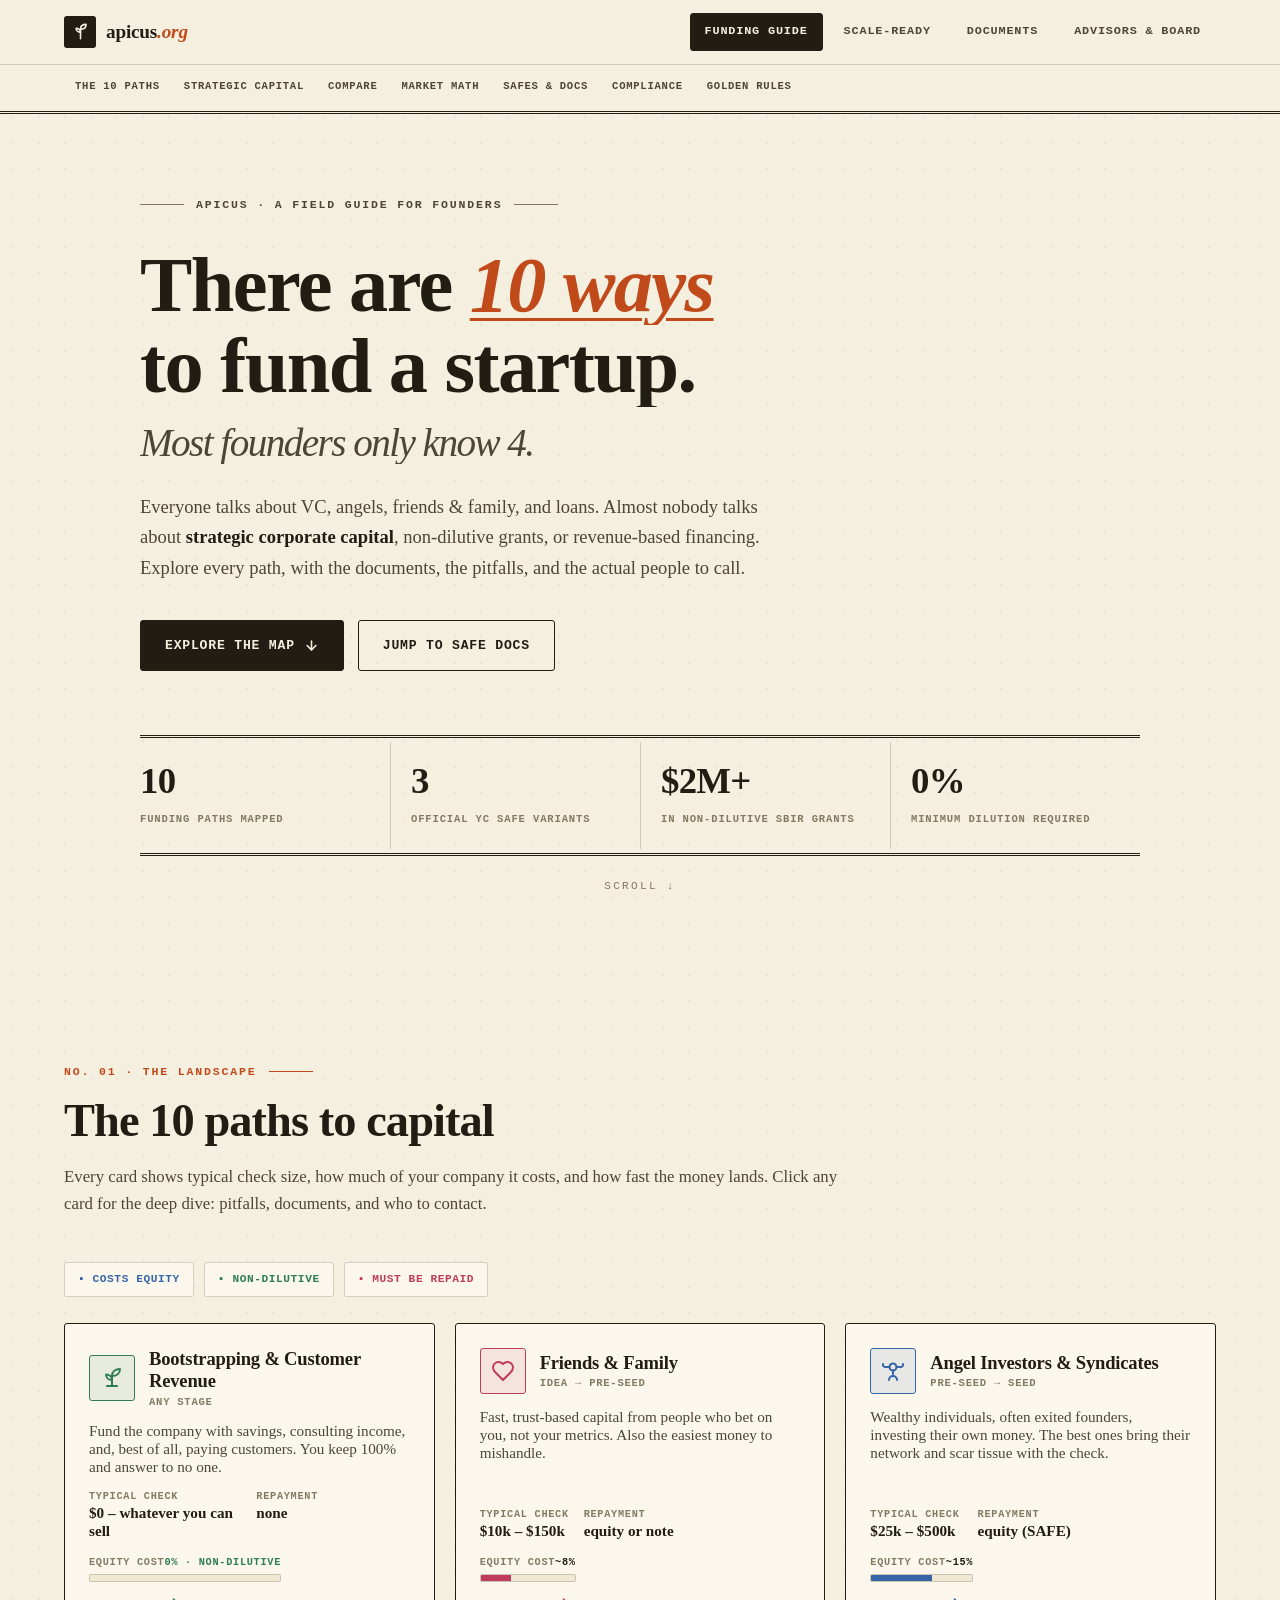
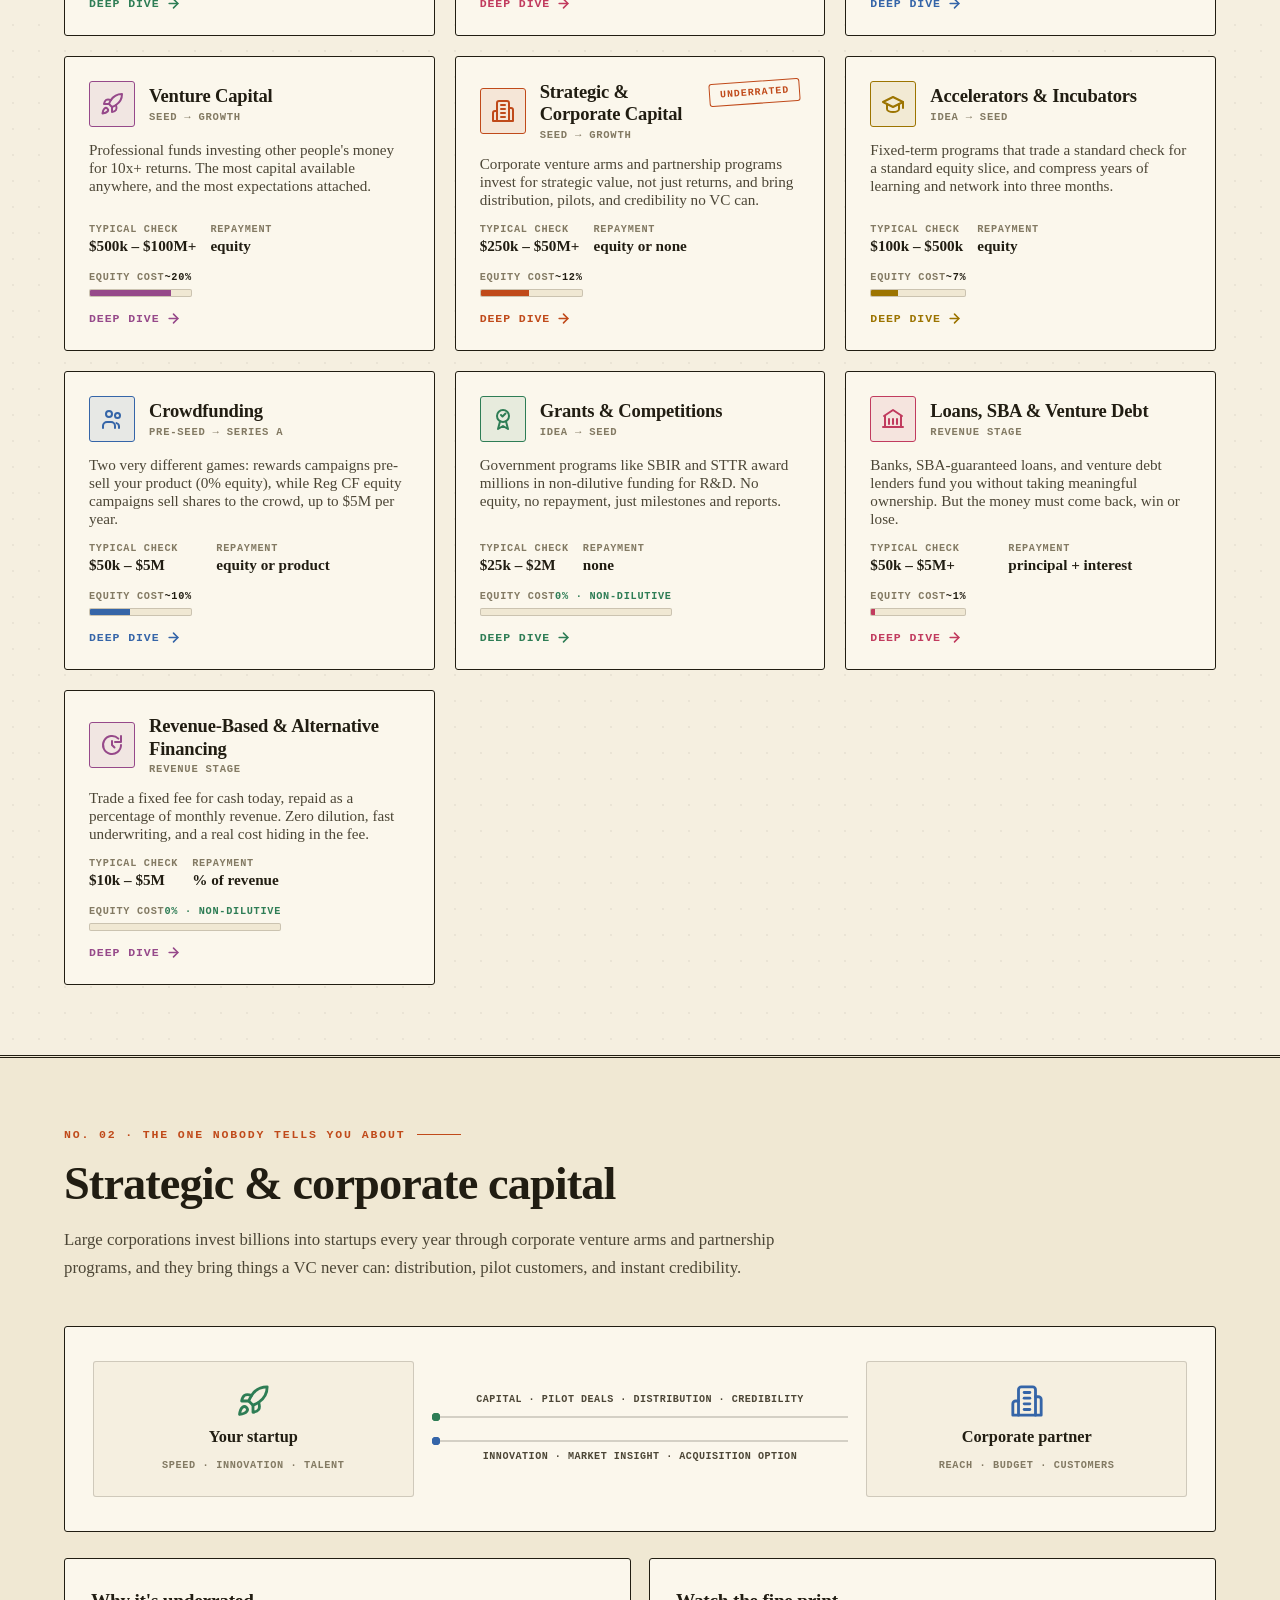
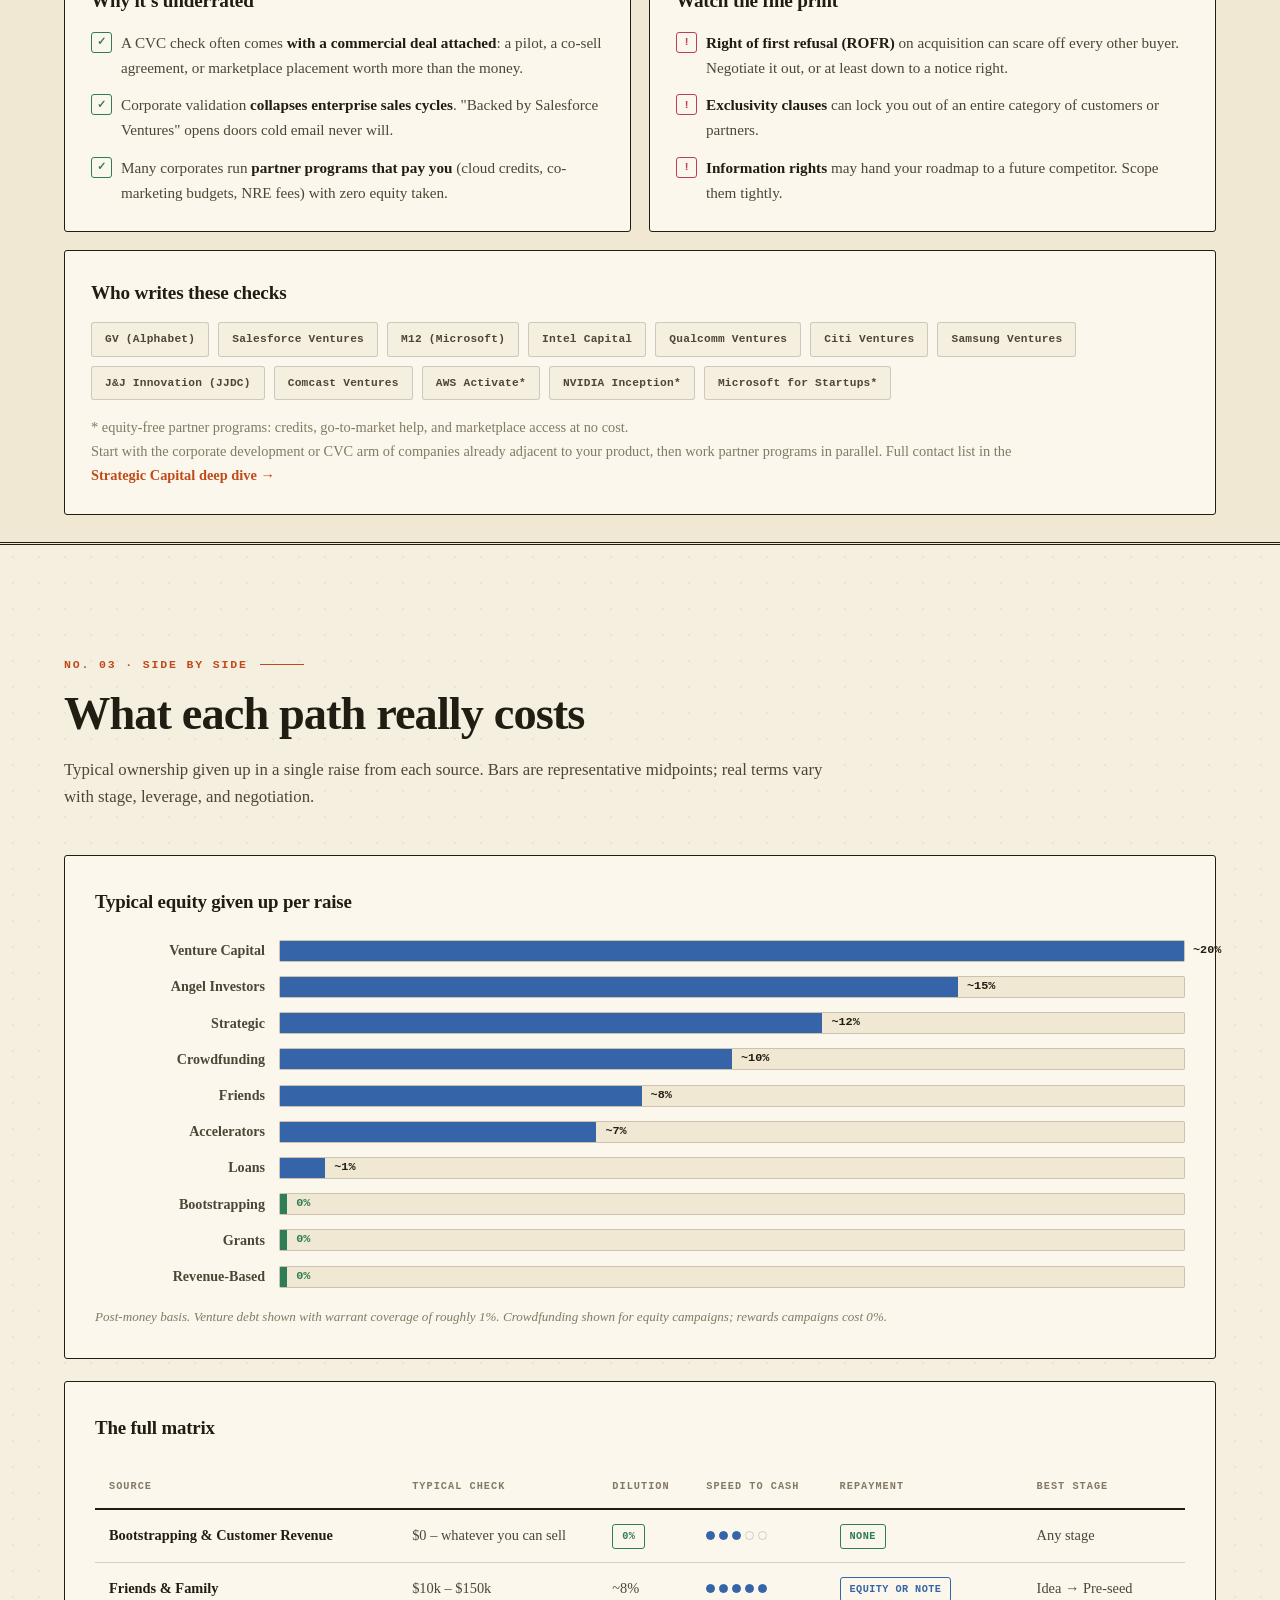
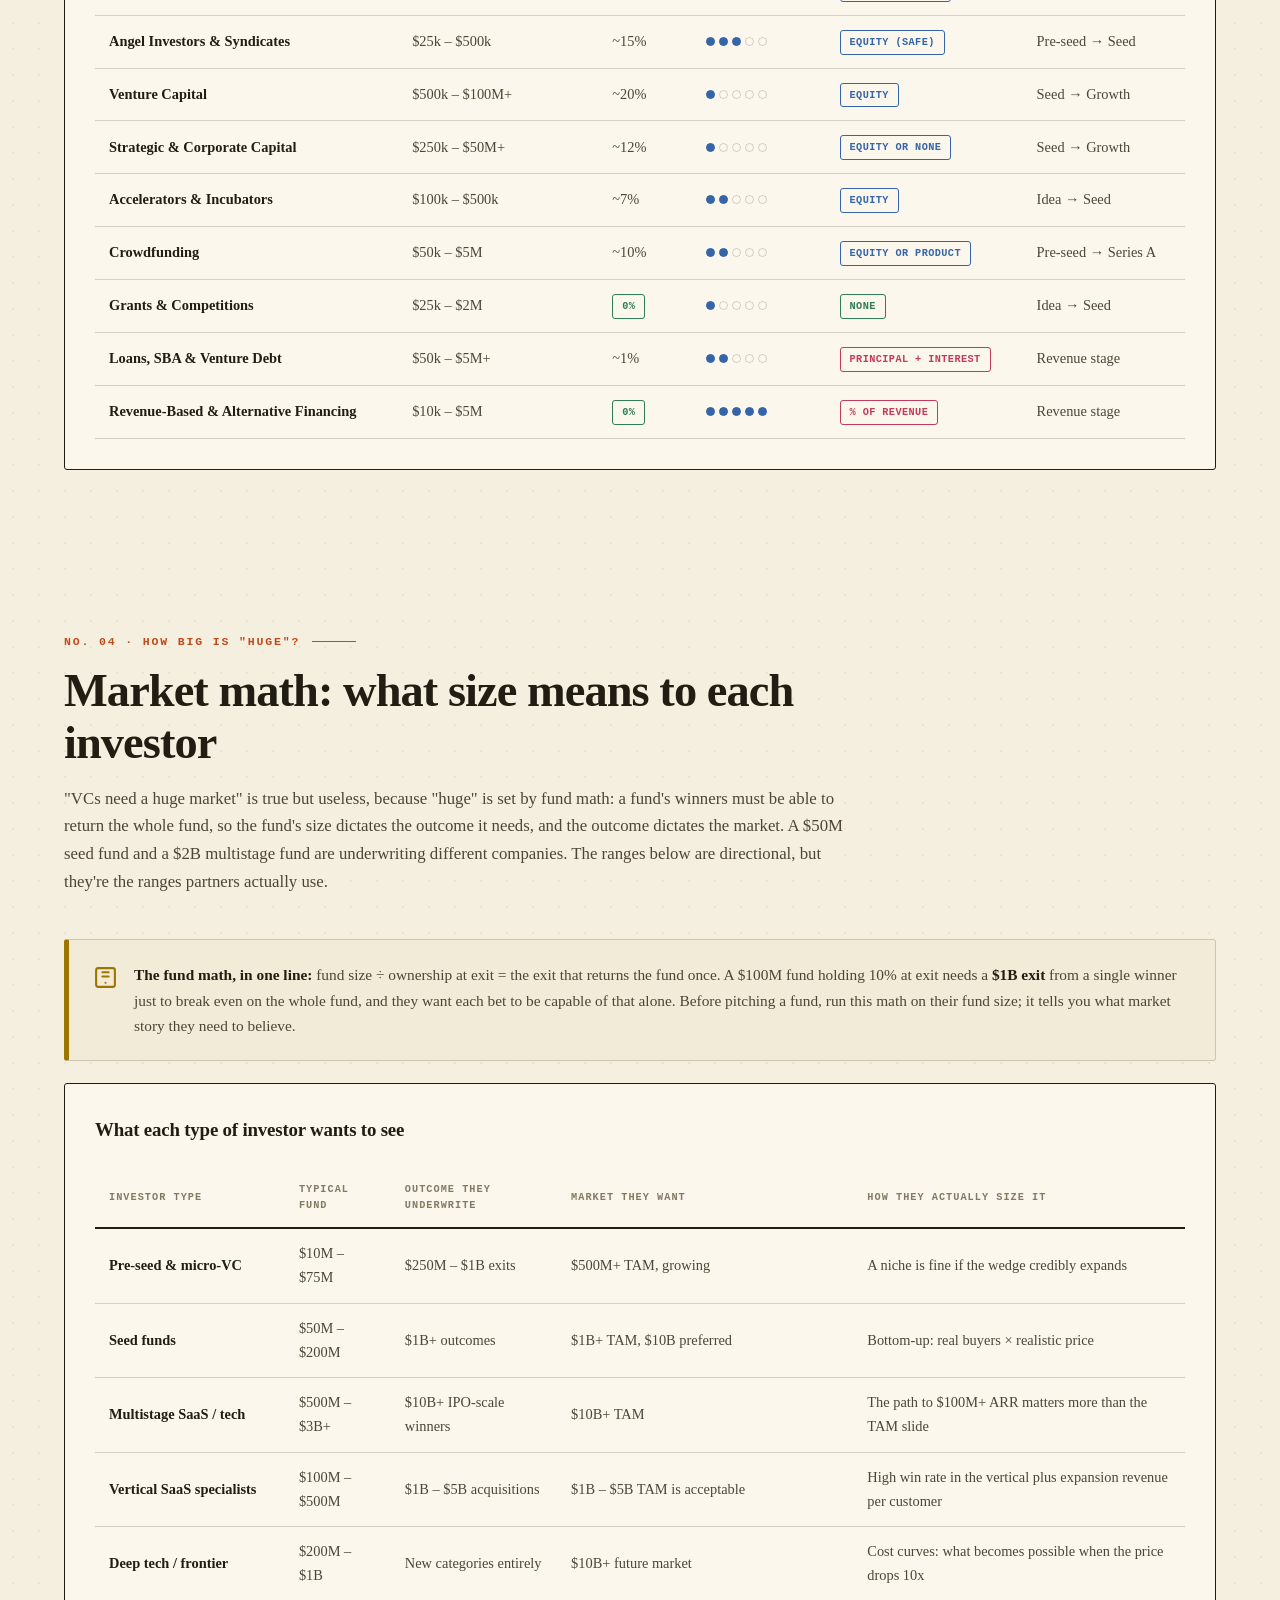
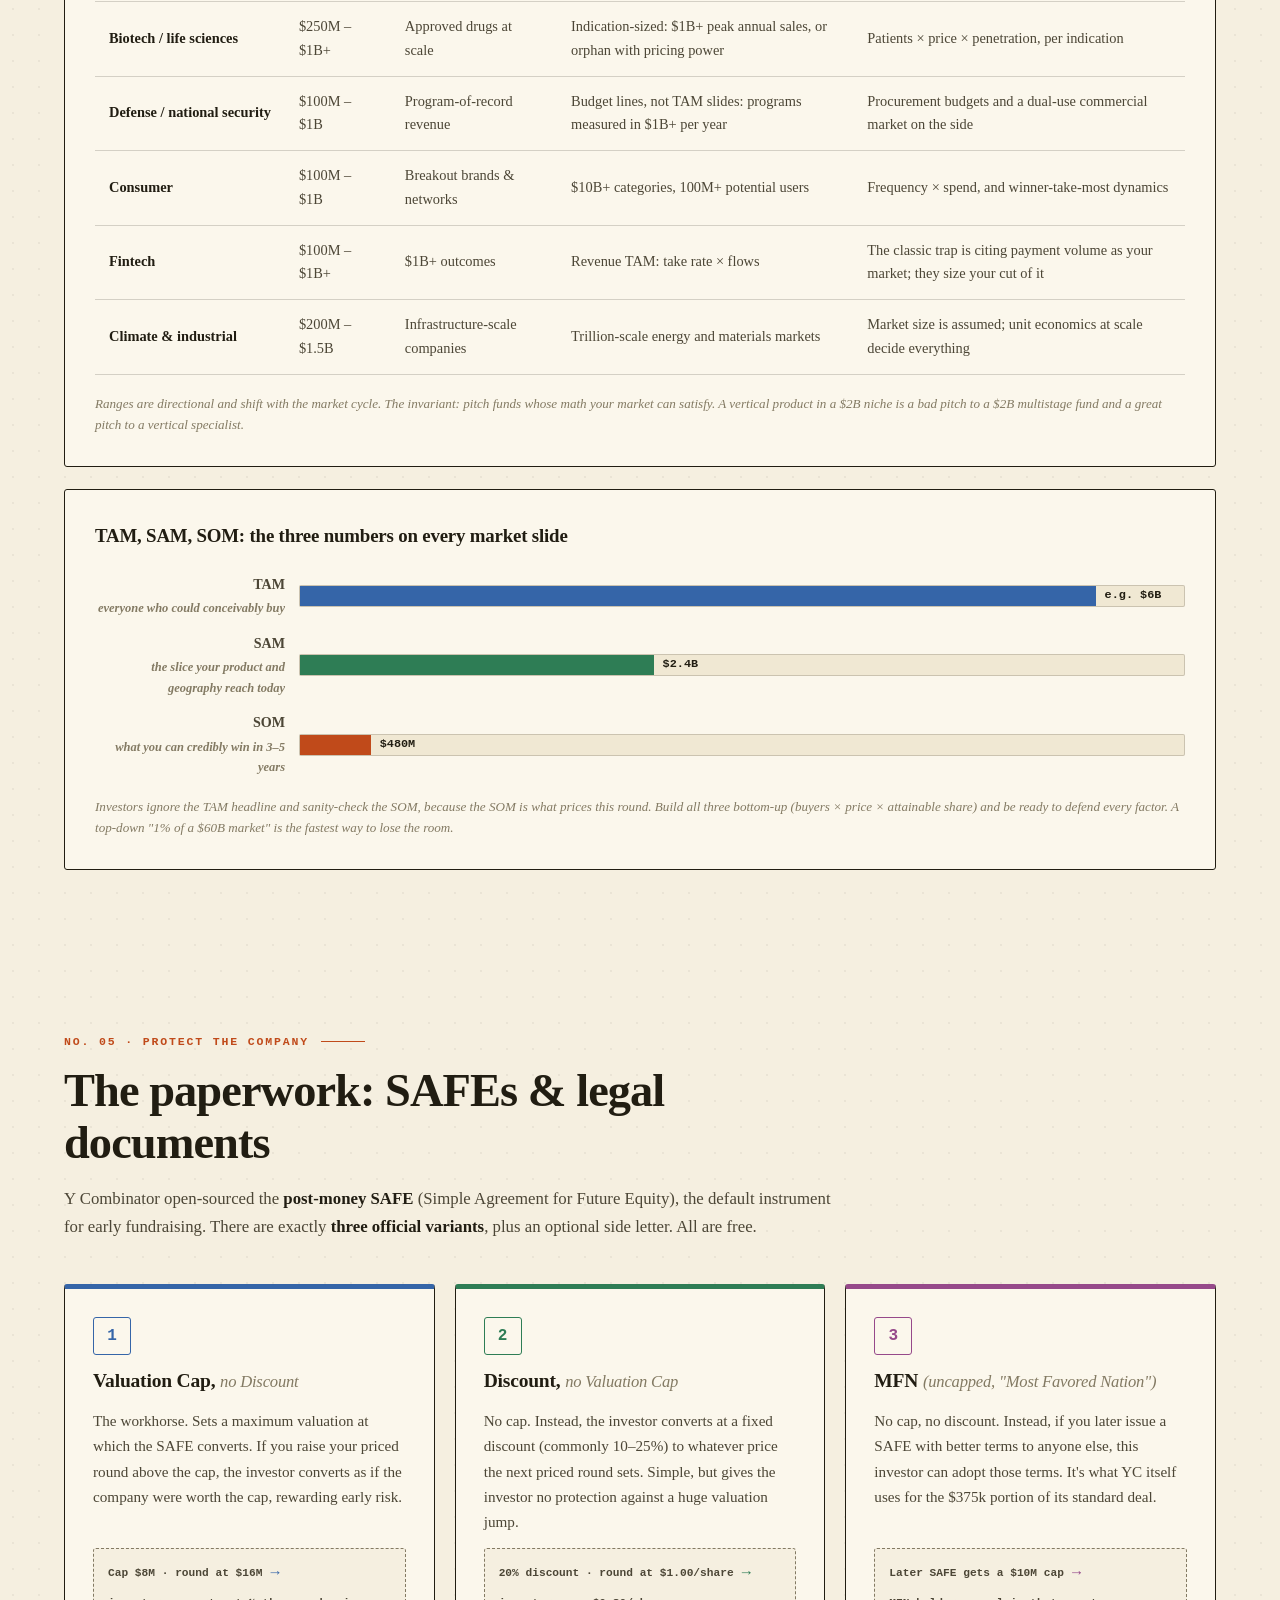
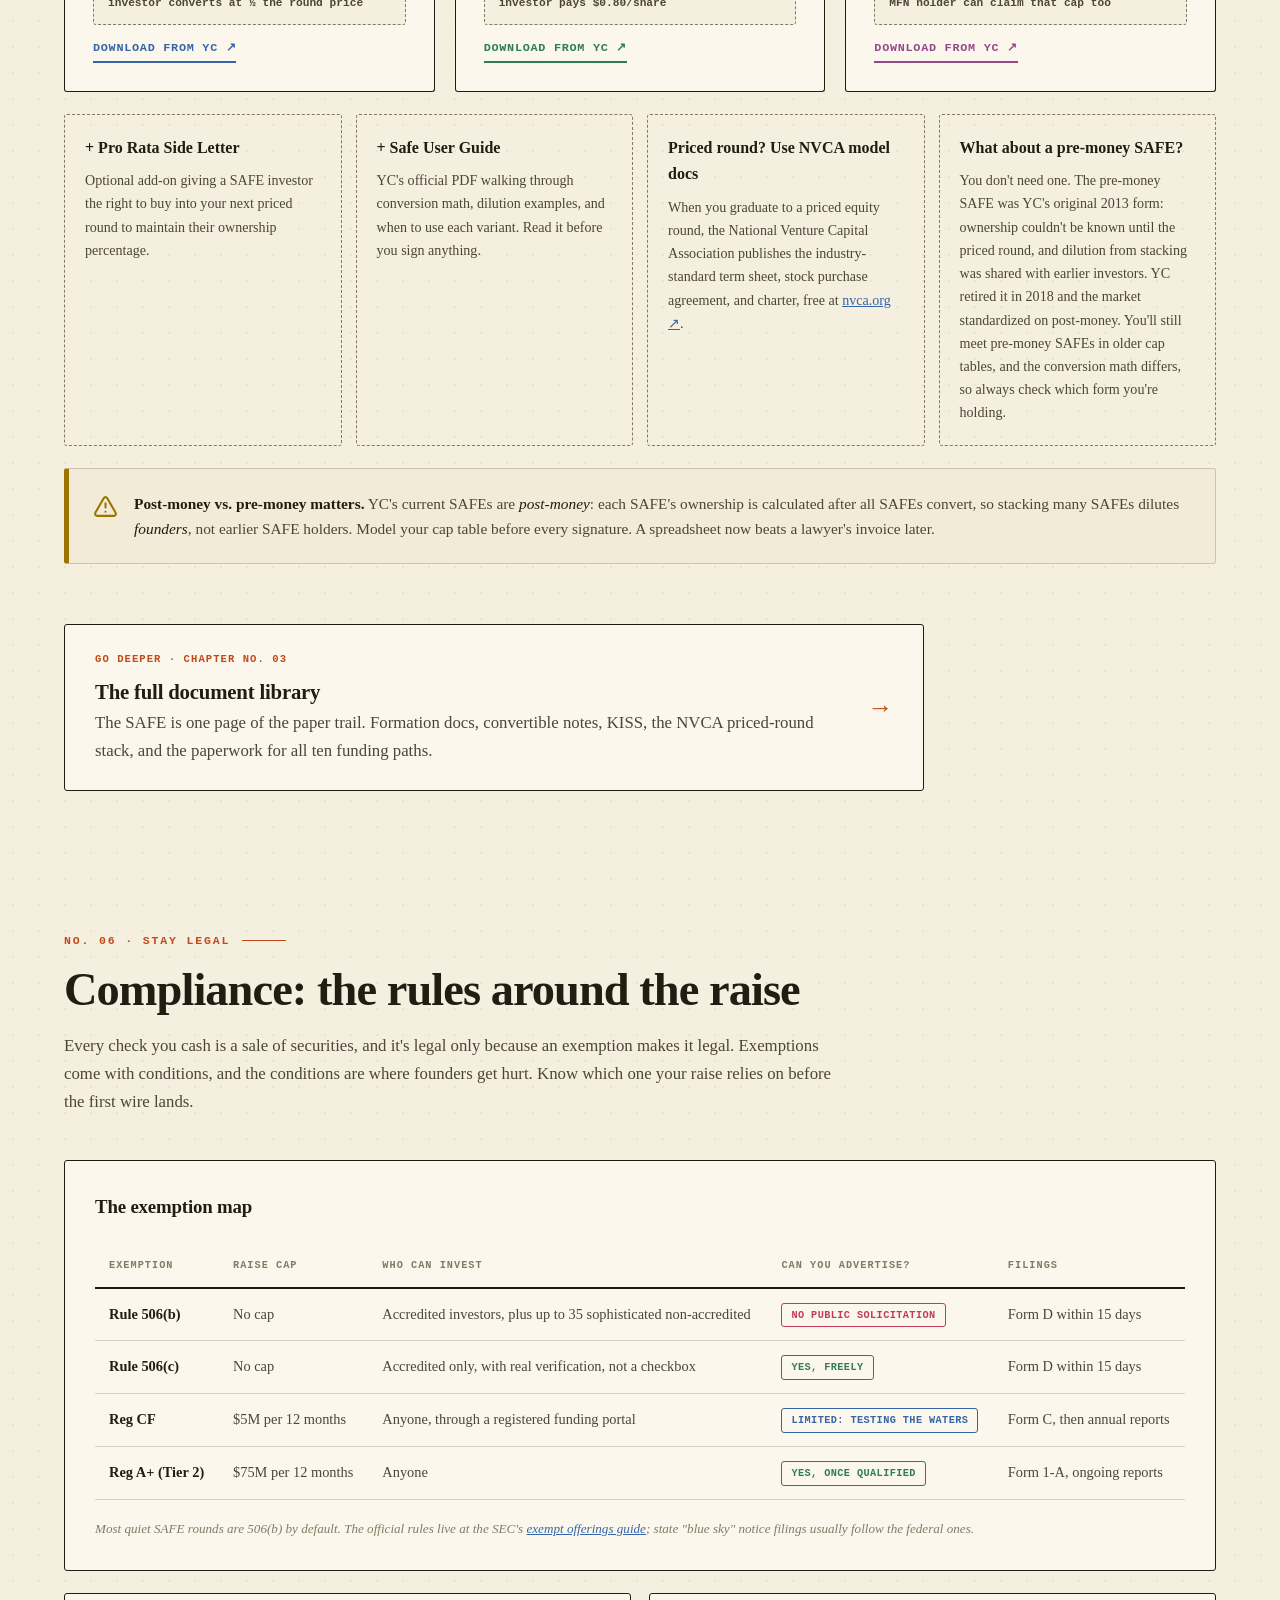
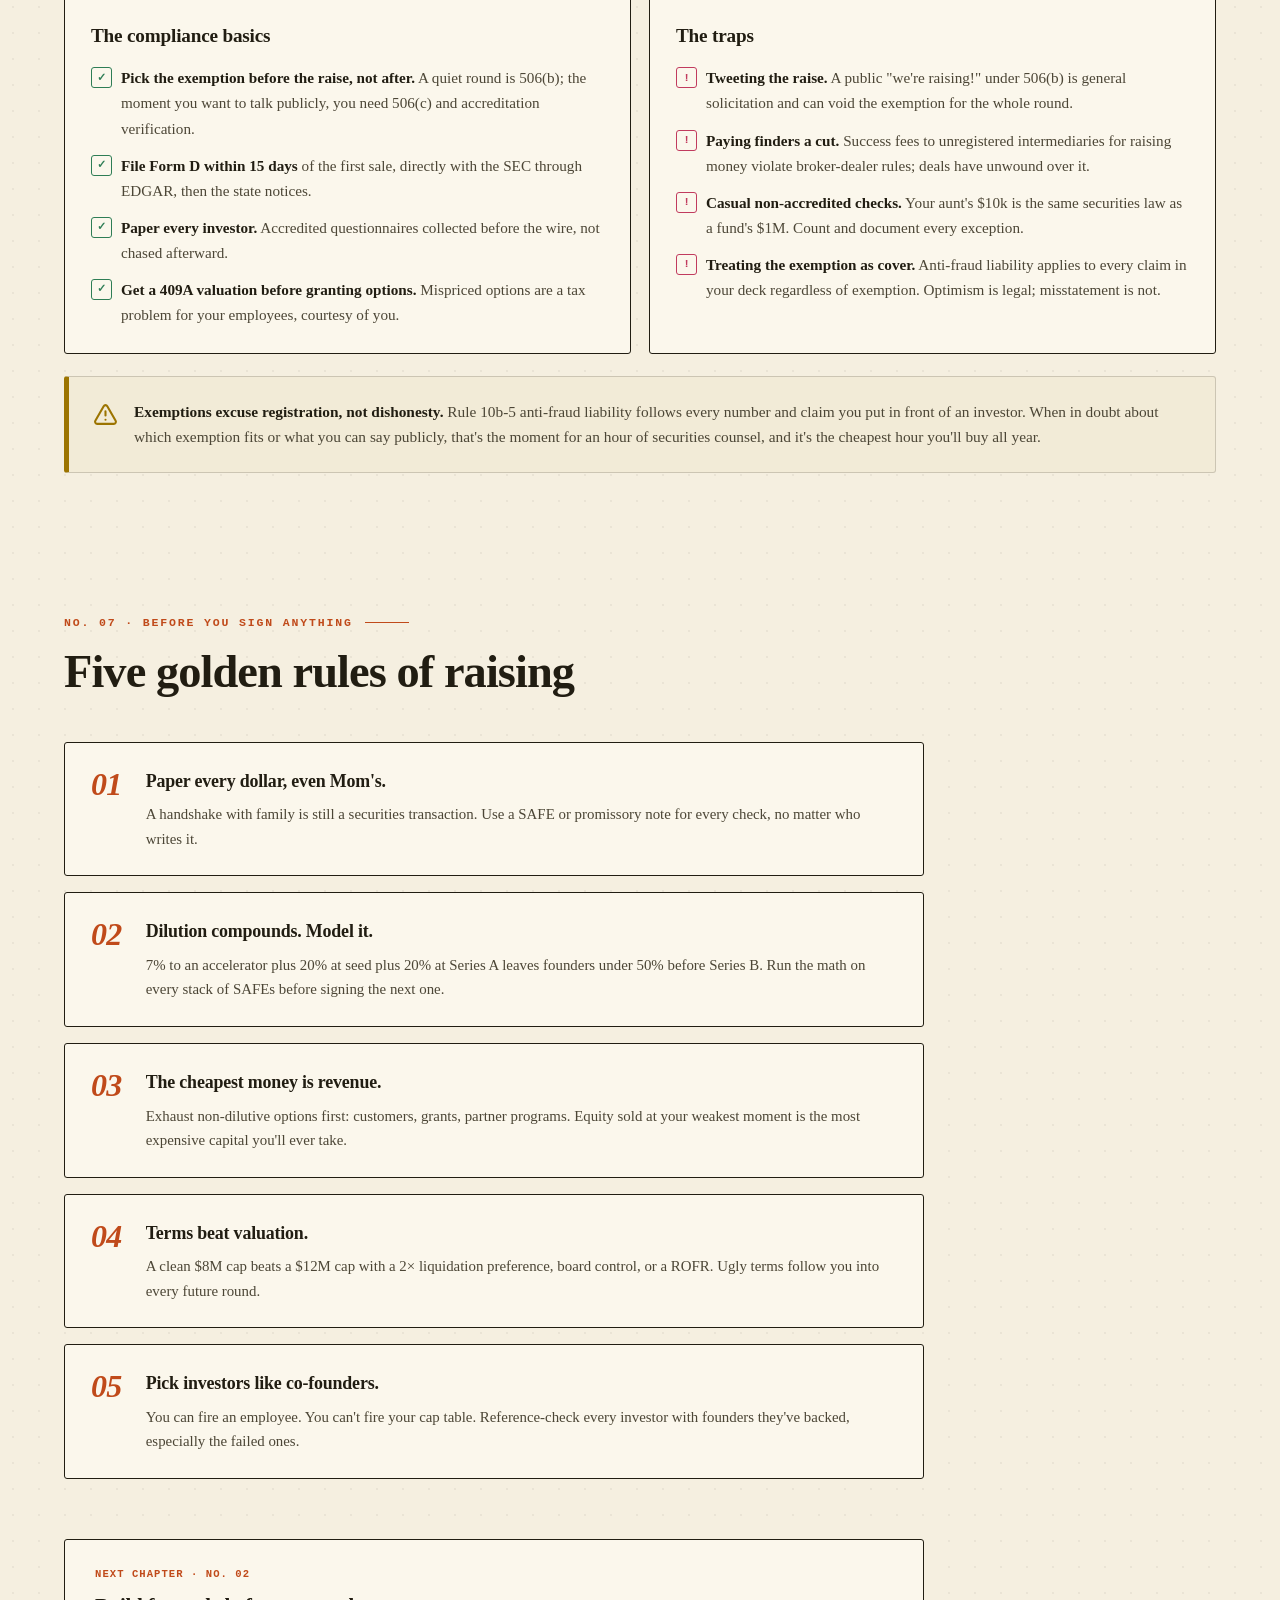
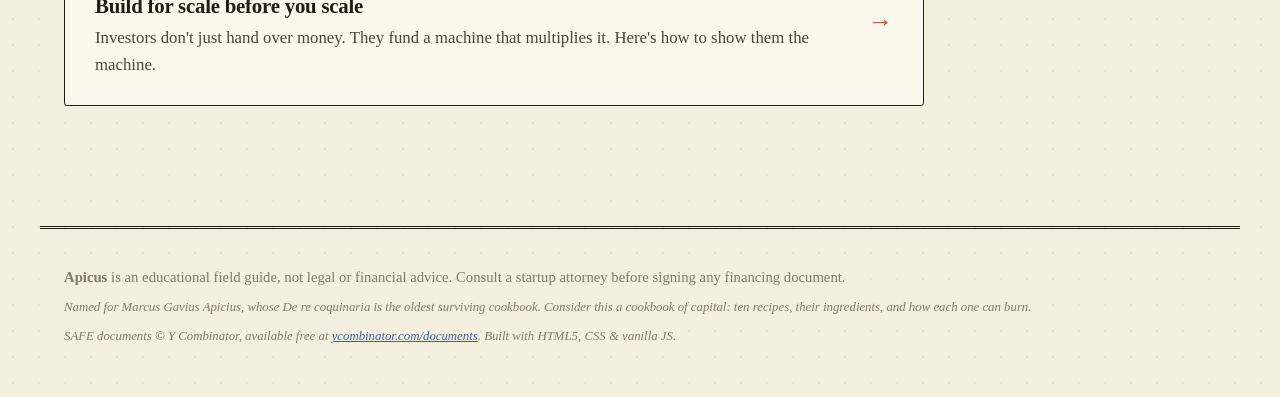
==== index.html @ ca11dd3c "Add compliance section; raise the hero scroll cue New section 06 on the funding guide: the securitie" ====
<!DOCTYPE html>
<html lang="en">
<head>
  <meta charset="UTF-8">
  <meta name="viewport" content="width=device-width, initial-scale=1.0">
  <title>Apicus · Every Way to Fund a Startup</title>
  <meta name="description" content="Apicus is a field guide to the 10 ways founders fund startups, from bootstrapping to strategic corporate capital, with SAFE documents, pitfalls, and real contacts for each.">
  <link rel="icon" type="image/svg+xml" href="favicon.svg">
  <link rel="stylesheet" href="styles.css?v=7">
</head>
<body>

  <!-- ================= NAV ================= -->
  <header class="nav" id="top">
    <div class="nav-inner">
      <a class="brand" href="#top">
        <span class="brand-mark" aria-hidden="true">
          <svg viewBox="0 0 24 24" fill="none" stroke="currentColor" stroke-width="2" stroke-linecap="round" stroke-linejoin="round"><path d="M12 21V9"/><path d="M12 9c0-4 3-6 7-6 0 4-3 6-7 6Z"/><path d="M12 13c0-3-2.5-5-5.5-5 0 3 2.5 5 5.5 5Z"/></svg>
        </span>
        <span>apicus<em>.org</em></span>
      </a>
      <nav class="nav-pages" aria-label="Pages">
        <a class="page-link" href="index.html" aria-current="page">Funding Guide</a>
        <a class="page-link" href="scale.html">Scale-Ready</a>
        <a class="page-link" href="documents.html">Documents</a>
        <a class="page-link" href="board.html">Advisors &amp; Board</a>
      </nav>
      <button class="nav-toggle" aria-label="Open menu" aria-expanded="false">
        <svg class="icon-open" viewBox="0 0 24 24" fill="none" stroke="currentColor" stroke-width="2.5" stroke-linecap="round"><path d="M4 6h16"/><path d="M4 12h16"/><path d="M4 18h16"/></svg>
        <svg class="icon-close" viewBox="0 0 24 24" fill="none" stroke="currentColor" stroke-width="2.5" stroke-linecap="round"><path d="M18 6 6 18"/><path d="m6 6 12 12"/></svg>
      </button>
    </div>
    <div class="nav-sections-row">
      <nav class="nav-links" aria-label="Sections on this page">
        <a href="#landscape">The 10 Paths</a>
        <a href="#spotlight">Strategic Capital</a>
        <a href="#compare">Compare</a>
        <a href="#market">Market Math</a>
        <a href="#paperwork">SAFEs &amp; Docs</a>
        <a href="#compliance">Compliance</a>
        <a href="#rules">Golden Rules</a>
      </nav>
    </div>
    <div class="scroll-progress" aria-hidden="true"><span id="progressBar"></span></div>
  </header>

  <main>
    <!-- ================= HERO ================= -->
    <section class="hero" id="hero">
      <div class="hero-inner">
        <p class="hero-kicker reveal">Apicus · a field guide for founders</p>
        <h1 class="hero-title">
          <span class="line"><span>There are <em class="accent-grad">10 ways</em></span></span>
          <span class="line"><span>to fund a startup.</span></span>
          <span class="line hero-sub-line"><span>Most founders only know 4.</span></span>
        </h1>
        <p class="hero-sub reveal">
          Everyone talks about VC, angels, friends &amp; family, and loans. Almost nobody talks about
          <strong>strategic corporate capital</strong>, non-dilutive grants, or revenue-based financing.
          Explore every path, with the documents, the pitfalls, and the actual people to call.
        </p>
        <div class="hero-cta reveal">
          <a class="btn btn-primary" href="#landscape">Explore the map
            <svg viewBox="0 0 24 24" fill="none" stroke="currentColor" stroke-width="2.5" stroke-linecap="round" stroke-linejoin="round"><path d="M12 5v14"/><path d="m19 12-7 7-7-7"/></svg>
          </a>
          <a class="btn btn-ghost" href="#paperwork">Jump to SAFE docs</a>
        </div>

        <div class="hero-stats reveal">
          <div class="stat">
            <span class="stat-num" data-count="10">0</span>
            <span class="stat-label">funding paths mapped</span>
          </div>
          <div class="stat">
            <span class="stat-num" data-count="3">0</span>
            <span class="stat-label">official YC SAFE variants</span>
          </div>
          <div class="stat">
            <span class="stat-num" data-count="2" data-prefix="$" data-suffix="M+">0</span>
            <span class="stat-label">in non-dilutive SBIR grants</span>
          </div>
          <div class="stat">
            <span class="stat-num" data-count="0" data-suffix="%">0</span>
            <span class="stat-label">minimum dilution required</span>
          </div>
        </div>
      </div>
      <div class="hero-scroll-cue" aria-hidden="true"><span></span></div>
    </section>

    <!-- ================= LANDSCAPE ================= -->
    <section class="section" id="landscape">
      <div class="section-head reveal">
        <p class="eyebrow">No. 01 · The landscape</p>
        <h2>The 10 paths to capital</h2>
        <p class="section-sub">Every card shows typical check size, how much of your company it costs, and how fast the money lands. Click any card for the deep dive: pitfalls, documents, and who to contact.</p>
      </div>
      <div class="legend-strip reveal" aria-hidden="true">
        <span class="chip chip-dilutive">▪ Costs equity</span>
        <span class="chip chip-nondilutive">▪ Non-dilutive</span>
        <span class="chip chip-debt">▪ Must be repaid</span>
      </div>
      <div class="cards-grid" id="cardsGrid">
        <!-- cards injected by script.js -->
      </div>
    </section>

    <!-- ================= SPOTLIGHT: STRATEGIC ================= -->
    <section class="section spotlight" id="spotlight">
      <div class="section-head reveal">
        <p class="eyebrow eyebrow-hot">No. 02 · The one nobody tells you about</p>
        <h2>Strategic &amp; corporate capital</h2>
        <p class="section-sub">Large corporations invest billions into startups every year through corporate venture arms and partnership programs, and they bring things a VC never can: distribution, pilot customers, and instant credibility.</p>
      </div>

      <div class="spotlight-diagram reveal" aria-label="What flows between a startup and a corporate partner">
        <div class="diagram-node diagram-startup">
          <svg viewBox="0 0 24 24" fill="none" stroke="currentColor" stroke-width="2" stroke-linecap="round" stroke-linejoin="round"><path d="M4.5 16.5c-1.5 1.26-2 5-2 5s3.74-.5 5-2c.71-.84.7-2.13-.09-2.91a2.18 2.18 0 0 0-2.91-.09z"/><path d="m12 15-3-3a22 22 0 0 1 2-3.95A12.88 12.88 0 0 1 22 2c0 2.72-.78 7.5-6 11a22.35 22.35 0 0 1-4 2z"/><path d="M9 12H4s.55-3.03 2-4c1.62-1.08 5 0 5 0"/><path d="M12 15v5s3.03-.55 4-2c1.08-1.62 0-5 0-5"/></svg>
          <strong>Your startup</strong>
          <span>speed · innovation · talent</span>
        </div>
        <div class="diagram-flows">
          <div class="flow flow-right"><span class="flow-label">Capital · pilot deals · distribution · credibility</span><span class="flow-track"><span class="flow-dot"></span><span class="flow-dot d2"></span><span class="flow-dot d3"></span></span></div>
          <div class="flow flow-left"><span class="flow-track rev"><span class="flow-dot"></span><span class="flow-dot d2"></span><span class="flow-dot d3"></span></span><span class="flow-label">Innovation · market insight · acquisition option</span></div>
        </div>
        <div class="diagram-node diagram-corp">
          <svg viewBox="0 0 24 24" fill="none" stroke="currentColor" stroke-width="2" stroke-linecap="round" stroke-linejoin="round"><path d="M6 22V4a2 2 0 0 1 2-2h8a2 2 0 0 1 2 2v18Z"/><path d="M6 12H4a2 2 0 0 0-2 2v8h4"/><path d="M18 9h2a2 2 0 0 1 2 2v11h-4"/><path d="M10 6h4"/><path d="M10 10h4"/><path d="M10 14h4"/><path d="M10 18h4"/></svg>
          <strong>Corporate partner</strong>
          <span>reach · budget · customers</span>
        </div>
      </div>

      <div class="spotlight-grid">
        <article class="spot-card reveal">
          <h3>Why it's underrated</h3>
          <ul class="tick-list">
            <li>A CVC check often comes <strong>with a commercial deal attached</strong>: a pilot, a co-sell agreement, or marketplace placement worth more than the money.</li>
            <li>Corporate validation <strong>collapses enterprise sales cycles</strong>. "Backed by Salesforce Ventures" opens doors cold email never will.</li>
            <li>Many corporates run <strong>partner programs that pay you</strong> (cloud credits, co-marketing budgets, NRE fees) with zero equity taken.</li>
          </ul>
        </article>
        <article class="spot-card reveal">
          <h3>Watch the fine print</h3>
          <ul class="cross-list">
            <li><strong>Right of first refusal (ROFR)</strong> on acquisition can scare off every other buyer. Negotiate it out, or at least down to a notice right.</li>
            <li><strong>Exclusivity clauses</strong> can lock you out of an entire category of customers or partners.</li>
            <li><strong>Information rights</strong> may hand your roadmap to a future competitor. Scope them tightly.</li>
          </ul>
        </article>
        <article class="spot-card spot-card-wide reveal">
          <h3>Who writes these checks</h3>
          <div class="cvc-logos" id="cvcList"><!-- injected --></div>
          <p class="spot-note">Start with the corporate development or CVC arm of companies already adjacent to your product, then work partner programs in parallel. Full contact list in the <button class="linklike" data-open="strategic">Strategic Capital deep dive →</button></p>
        </article>
      </div>
    </section>

    <!-- ================= COMPARE ================= -->
    <section class="section" id="compare">
      <div class="section-head reveal">
        <p class="eyebrow">No. 03 · Side by side</p>
        <h2>What each path really costs</h2>
        <p class="section-sub">Typical ownership given up in a single raise from each source. Bars are representative midpoints; real terms vary with stage, leverage, and negotiation.</p>
      </div>

      <div class="chart-panel reveal" role="img" aria-label="Bar chart of typical equity dilution by funding source, from 0% for bootstrapping, grants, loans and revenue-based financing up to 20% for venture capital">
        <h3 class="chart-title">Typical equity given up per raise</h3>
        <div class="bar-chart" id="dilutionChart"><!-- injected --></div>
        <p class="chart-foot">Post-money basis. Venture debt shown with warrant coverage of roughly 1%. Crowdfunding shown for equity campaigns; rewards campaigns cost 0%.</p>
      </div>

      <div class="matrix-panel reveal">
        <h3 class="chart-title">The full matrix</h3>
        <div class="matrix-scroll">
          <table class="matrix" id="matrixTable">
            <thead>
              <tr><th scope="col">Source</th><th scope="col">Typical check</th><th scope="col">Dilution</th><th scope="col">Speed to cash</th><th scope="col">Repayment</th><th scope="col">Best stage</th></tr>
            </thead>
            <tbody><!-- injected --></tbody>
          </table>
        </div>
      </div>
    </section>

    <!-- ================= MARKET MATH ================= -->
    <section class="section" id="market">
      <div class="section-head reveal">
        <p class="eyebrow">No. 04 · How big is "huge"?</p>
        <h2>Market math: what size means to each investor</h2>
        <p class="section-sub">"VCs need a huge market" is true but useless, because "huge" is set by fund math: a fund's winners must be able to return the whole fund, so the fund's size dictates the outcome it needs, and the outcome dictates the market. A $50M seed fund and a $2B multistage fund are underwriting different companies. The ranges below are directional, but they're the ranges partners actually use.</p>
      </div>

      <div class="callout reveal" style="margin-bottom:22px">
        <svg viewBox="0 0 24 24" fill="none" stroke="currentColor" stroke-width="2" stroke-linecap="round" stroke-linejoin="round"><path d="M9 7h6"/><path d="M9 11h6"/><path d="M12 17h.01"/><rect x="3" y="3" width="18" height="18" rx="2"/></svg>
        <p><strong>The fund math, in one line:</strong> fund size &divide; ownership at exit = the exit that returns the fund once. A $100M fund holding 10% at exit needs a <strong>$1B exit</strong> from a single winner just to break even on the whole fund, and they want each bet to be capable of that alone. Before pitching a fund, run this math on their fund size; it tells you what market story they need to believe.</p>
      </div>

      <div class="matrix-panel reveal">
        <h3 class="chart-title">What each type of investor wants to see</h3>
        <div class="matrix-scroll">
          <table class="matrix">
            <thead>
              <tr><th scope="col">Investor type</th><th scope="col">Typical fund</th><th scope="col">Outcome they underwrite</th><th scope="col">Market they want</th><th scope="col">How they actually size it</th></tr>
            </thead>
            <tbody>
              <tr><td>Pre-seed &amp; micro-VC</td><td>$10M &ndash; $75M</td><td>$250M &ndash; $1B exits</td><td>$500M+ TAM, growing</td><td>A niche is fine if the wedge credibly expands</td></tr>
              <tr><td>Seed funds</td><td>$50M &ndash; $200M</td><td>$1B+ outcomes</td><td>$1B+ TAM, $10B preferred</td><td>Bottom-up: real buyers &times; realistic price</td></tr>
              <tr><td>Multistage SaaS / tech</td><td>$500M &ndash; $3B+</td><td>$10B+ IPO-scale winners</td><td>$10B+ TAM</td><td>The path to $100M+ ARR matters more than the TAM slide</td></tr>
              <tr><td>Vertical SaaS specialists</td><td>$100M &ndash; $500M</td><td>$1B &ndash; $5B acquisitions</td><td>$1B &ndash; $5B TAM is acceptable</td><td>High win rate in the vertical plus expansion revenue per customer</td></tr>
              <tr><td>Deep tech / frontier</td><td>$200M &ndash; $1B</td><td>New categories entirely</td><td>$10B+ future market</td><td>Cost curves: what becomes possible when the price drops 10x</td></tr>
              <tr><td>Biotech / life sciences</td><td>$250M &ndash; $1B+</td><td>Approved drugs at scale</td><td>Indication-sized: $1B+ peak annual sales, or orphan with pricing power</td><td>Patients &times; price &times; penetration, per indication</td></tr>
              <tr><td>Defense / national security</td><td>$100M &ndash; $1B</td><td>Program-of-record revenue</td><td>Budget lines, not TAM slides: programs measured in $1B+ per year</td><td>Procurement budgets and a dual-use commercial market on the side</td></tr>
              <tr><td>Consumer</td><td>$100M &ndash; $1B</td><td>Breakout brands &amp; networks</td><td>$10B+ categories, 100M+ potential users</td><td>Frequency &times; spend, and winner-take-most dynamics</td></tr>
              <tr><td>Fintech</td><td>$100M &ndash; $1B+</td><td>$1B+ outcomes</td><td>Revenue TAM: take rate &times; flows</td><td>The classic trap is citing payment volume as your market; they size your cut of it</td></tr>
              <tr><td>Climate &amp; industrial</td><td>$200M &ndash; $1.5B</td><td>Infrastructure-scale companies</td><td>Trillion-scale energy and materials markets</td><td>Market size is assumed; unit economics at scale decide everything</td></tr>
            </tbody>
          </table>
        </div>
        <p class="chart-foot">Ranges are directional and shift with the market cycle. The invariant: pitch funds whose math your market can satisfy. A vertical product in a $2B niche is a bad pitch to a $2B multistage fund and a great pitch to a vertical specialist.</p>
      </div>

      <div class="chart-panel reveal">
        <h3 class="chart-title">TAM, SAM, SOM: the three numbers on every market slide</h3>
        <div class="bar-chart">
          <div class="bar-row alloc-row" style="--bc:var(--navy)">
            <span class="bar-name">TAM<span class="alloc-note">everyone who could conceivably buy</span></span>
            <div class="bar-track"><div class="bar-fill" style="--w:90%; background:var(--navy)"><span class="bar-val">e.g. $6B</span></div></div>
          </div>
          <div class="bar-row alloc-row" style="--bc:var(--forest)">
            <span class="bar-name">SAM<span class="alloc-note">the slice your product and geography reach today</span></span>
            <div class="bar-track"><div class="bar-fill" style="--w:40%; background:var(--forest)"><span class="bar-val">$2.4B</span></div></div>
          </div>
          <div class="bar-row alloc-row" style="--bc:var(--rust)">
            <span class="bar-name">SOM<span class="alloc-note">what you can credibly win in 3&ndash;5 years</span></span>
            <div class="bar-track"><div class="bar-fill" style="--w:8%; background:var(--rust)"><span class="bar-val">$480M</span></div></div>
          </div>
        </div>
        <p class="chart-foot">Investors ignore the TAM headline and sanity-check the SOM, because the SOM is what prices this round. Build all three bottom-up (buyers &times; price &times; attainable share) and be ready to defend every factor. A top-down "1% of a $60B market" is the fastest way to lose the room.</p>
      </div>
    </section>

    <!-- ================= PAPERWORK / SAFES ================= -->
    <section class="section" id="paperwork">
      <div class="section-head reveal">
        <p class="eyebrow">No. 05 · Protect the company</p>
        <h2>The paperwork: SAFEs &amp; legal documents</h2>
        <p class="section-sub">Y&nbsp;Combinator open-sourced the <strong>post-money SAFE</strong> (Simple Agreement for Future Equity), the default instrument for early fundraising. There are exactly <strong>three official variants</strong>, plus an optional side letter. All are free.</p>
      </div>

      <div class="safe-grid">
        <article class="safe-card reveal" style="--sc:var(--navy)">
          <div class="safe-num">1</div>
          <h3>Valuation Cap, <span class="dim">no Discount</span></h3>
          <p>The workhorse. Sets a maximum valuation at which the SAFE converts. If you raise your priced round above the cap, the investor converts as if the company were worth the cap, rewarding early risk.</p>
          <div class="safe-example">
            <span>Cap $8M · round at $16M</span>
            <span class="safe-arrow">→</span>
            <span>investor converts at ½ the round price</span>
          </div>
          <a class="doc-link" href="https://www.ycombinator.com/documents" target="_blank" rel="noopener">Download from YC ↗</a>
        </article>

        <article class="safe-card reveal" style="--sc:var(--forest)">
          <div class="safe-num">2</div>
          <h3>Discount, <span class="dim">no Valuation Cap</span></h3>
          <p>No cap. Instead, the investor converts at a fixed discount (commonly 10&ndash;25%) to whatever price the next priced round sets. Simple, but gives the investor no protection against a huge valuation jump.</p>
          <div class="safe-example">
            <span>20% discount · round at $1.00/share</span>
            <span class="safe-arrow">→</span>
            <span>investor pays $0.80/share</span>
          </div>
          <a class="doc-link" href="https://www.ycombinator.com/documents" target="_blank" rel="noopener">Download from YC ↗</a>
        </article>

        <article class="safe-card reveal" style="--sc:var(--plum)">
          <div class="safe-num">3</div>
          <h3>MFN <span class="dim">(uncapped, "Most Favored Nation")</span></h3>
          <p>No cap, no discount. Instead, if you later issue a SAFE with better terms to anyone else, this investor can adopt those terms. It's what YC itself uses for the $375k portion of its standard deal.</p>
          <div class="safe-example">
            <span>Later SAFE gets a $10M cap</span>
            <span class="safe-arrow">→</span>
            <span>MFN holder can claim that cap too</span>
          </div>
          <a class="doc-link" href="https://www.ycombinator.com/documents" target="_blank" rel="noopener">Download from YC ↗</a>
        </article>
      </div>

      <div class="doc-extras reveal">
        <div class="doc-extra">
          <h4>+ Pro Rata Side Letter</h4>
          <p>Optional add-on giving a SAFE investor the right to buy into your next priced round to maintain their ownership percentage.</p>
        </div>
        <div class="doc-extra">
          <h4>+ Safe User Guide</h4>
          <p>YC's official PDF walking through conversion math, dilution examples, and when to use each variant. Read it before you sign anything.</p>
        </div>
        <div class="doc-extra">
          <h4>Priced round? Use NVCA model docs</h4>
          <p>When you graduate to a priced equity round, the National Venture Capital Association publishes the industry-standard term sheet, stock purchase agreement, and charter, free at <a href="https://nvca.org/model-legal-documents/" target="_blank" rel="noopener">nvca.org ↗</a>.</p>
        </div>
        <div class="doc-extra">
          <h4>What about a pre-money SAFE?</h4>
          <p>You don't need one. The pre-money SAFE was YC's original 2013 form: ownership couldn't be known until the priced round, and dilution from stacking was shared with earlier investors. YC retired it in 2018 and the market standardized on post-money. You'll still meet pre-money SAFEs in older cap tables, and the conversion math differs, so always check which form you're holding.</p>
        </div>
      </div>

      <div class="callout reveal">
        <svg viewBox="0 0 24 24" fill="none" stroke="currentColor" stroke-width="2" stroke-linecap="round" stroke-linejoin="round"><path d="m21.73 18-8-14a2 2 0 0 0-3.48 0l-8 14A2 2 0 0 0 4 21h16a2 2 0 0 0 1.73-3Z"/><path d="M12 9v4"/><path d="M12 17h.01"/></svg>
        <p><strong>Post-money vs. pre-money matters.</strong> YC's current SAFEs are <em>post-money</em>: each SAFE's ownership is calculated after all SAFEs convert, so stacking many SAFEs dilutes <em>founders</em>, not earlier SAFE holders. Model your cap table before every signature. A spreadsheet now beats a lawyer's invoice later.</p>
      </div>

      <a class="chapter-link reveal" href="documents.html">
        <div>
          <span class="cl-kicker">Go deeper · Chapter No. 03</span>
          <h3>The full document library</h3>
          <p class="section-sub">The SAFE is one page of the paper trail. Formation docs, convertible notes, KISS, the NVCA priced-round stack, and the paperwork for all ten funding paths.</p>
        </div>
        <span class="cl-arrow" aria-hidden="true">→</span>
      </a>
    </section>

    <!-- ================= COMPLIANCE ================= -->
    <section class="section" id="compliance">
      <div class="section-head reveal">
        <p class="eyebrow">No. 06 · Stay legal</p>
        <h2>Compliance: the rules around the raise</h2>
        <p class="section-sub">Every check you cash is a sale of securities, and it's legal only because an exemption makes it legal. Exemptions come with conditions, and the conditions are where founders get hurt. Know which one your raise relies on before the first wire lands.</p>
      </div>

      <div class="matrix-panel reveal">
        <h3 class="chart-title">The exemption map</h3>
        <div class="matrix-scroll">
          <table class="matrix">
            <thead>
              <tr><th scope="col">Exemption</th><th scope="col">Raise cap</th><th scope="col">Who can invest</th><th scope="col">Can you advertise?</th><th scope="col">Filings</th></tr>
            </thead>
            <tbody>
              <tr><td>Rule 506(b)</td><td>No cap</td><td>Accredited investors, plus up to 35 sophisticated non-accredited</td><td><span class="tag-pill tag-debt">no public solicitation</span></td><td>Form D within 15 days</td></tr>
              <tr><td>Rule 506(c)</td><td>No cap</td><td>Accredited only, with real verification, not a checkbox</td><td><span class="tag-pill tag-none">yes, freely</span></td><td>Form D within 15 days</td></tr>
              <tr><td>Reg CF</td><td>$5M per 12 months</td><td>Anyone, through a registered funding portal</td><td><span class="tag-pill tag-equity">limited: testing the waters</span></td><td>Form C, then annual reports</td></tr>
              <tr><td>Reg A+ (Tier 2)</td><td>$75M per 12 months</td><td>Anyone</td><td><span class="tag-pill tag-none">yes, once qualified</span></td><td>Form 1-A, ongoing reports</td></tr>
            </tbody>
          </table>
        </div>
        <p class="chart-foot">Most quiet SAFE rounds are 506(b) by default. The official rules live at the SEC's <a href="https://www.sec.gov/resources-small-businesses/exempt-offerings" target="_blank" rel="noopener">exempt offerings guide</a>; state "blue sky" notice filings usually follow the federal ones.</p>
      </div>

      <div class="spotlight-grid">
        <article class="spot-card reveal">
          <h3>The compliance basics</h3>
          <ul class="tick-list">
            <li><strong>Pick the exemption before the raise, not after.</strong> A quiet round is 506(b); the moment you want to talk publicly, you need 506(c) and accreditation verification.</li>
            <li><strong>File Form D within 15 days</strong> of the first sale, directly with the SEC through EDGAR, then the state notices.</li>
            <li><strong>Paper every investor.</strong> Accredited questionnaires collected before the wire, not chased afterward.</li>
            <li><strong>Get a 409A valuation before granting options.</strong> Mispriced options are a tax problem for your employees, courtesy of you.</li>
          </ul>
        </article>
        <article class="spot-card reveal">
          <h3>The traps</h3>
          <ul class="cross-list">
            <li><strong>Tweeting the raise.</strong> A public "we're raising!" under 506(b) is general solicitation and can void the exemption for the whole round.</li>
            <li><strong>Paying finders a cut.</strong> Success fees to unregistered intermediaries for raising money violate broker-dealer rules; deals have unwound over it.</li>
            <li><strong>Casual non-accredited checks.</strong> Your aunt's $10k is the same securities law as a fund's $1M. Count and document every exception.</li>
            <li><strong>Treating the exemption as cover.</strong> Anti-fraud liability applies to every claim in your deck regardless of exemption. Optimism is legal; misstatement is not.</li>
          </ul>
        </article>
      </div>

      <div class="callout reveal" style="margin-top:22px">
        <svg viewBox="0 0 24 24" fill="none" stroke="currentColor" stroke-width="2" stroke-linecap="round" stroke-linejoin="round"><path d="m21.73 18-8-14a2 2 0 0 0-3.48 0l-8 14A2 2 0 0 0 4 21h16a2 2 0 0 0 1.73-3Z"/><path d="M12 9v4"/><path d="M12 17h.01"/></svg>
        <p><strong>Exemptions excuse registration, not dishonesty.</strong> Rule 10b-5 anti-fraud liability follows every number and claim you put in front of an investor. When in doubt about which exemption fits or what you can say publicly, that's the moment for an hour of securities counsel, and it's the cheapest hour you'll buy all year.</p>
      </div>
    </section>

    <!-- ================= GOLDEN RULES ================= -->
    <section class="section" id="rules">
      <div class="section-head reveal">
        <p class="eyebrow">No. 07 · Before you sign anything</p>
        <h2>Five golden rules of raising</h2>
      </div>
      <ol class="rules-list">
        <li class="reveal"><span class="rule-num">01</span><div><h3>Paper every dollar, even Mom's.</h3><p>A handshake with family is still a securities transaction. Use a SAFE or promissory note for every check, no matter who writes it.</p></div></li>
        <li class="reveal"><span class="rule-num">02</span><div><h3>Dilution compounds. Model it.</h3><p>7% to an accelerator plus 20% at seed plus 20% at Series A leaves founders under 50% before Series B. Run the math on every stack of SAFEs before signing the next one.</p></div></li>
        <li class="reveal"><span class="rule-num">03</span><div><h3>The cheapest money is revenue.</h3><p>Exhaust non-dilutive options first: customers, grants, partner programs. Equity sold at your weakest moment is the most expensive capital you'll ever take.</p></div></li>
        <li class="reveal"><span class="rule-num">04</span><div><h3>Terms beat valuation.</h3><p>A clean $8M cap beats a $12M cap with a 2&times; liquidation preference, board control, or a ROFR. Ugly terms follow you into every future round.</p></div></li>
        <li class="reveal"><span class="rule-num">05</span><div><h3>Pick investors like co-founders.</h3><p>You can fire an employee. You can't fire your cap table. Reference-check every investor with founders they've backed, especially the failed ones.</p></div></li>
      </ol>

      <a class="chapter-link reveal" href="scale.html">
        <div>
          <span class="cl-kicker">Next chapter · No. 02</span>
          <h3>Build for scale before you scale</h3>
          <p class="section-sub">Investors don't just hand over money. They fund a machine that multiplies it. Here's how to show them the machine.</p>
        </div>
        <span class="cl-arrow" aria-hidden="true">→</span>
      </a>
    </section>
  </main>

  <footer class="footer">
    <p><strong>Apicus</strong> is an educational field guide, not legal or financial advice. Consult a startup attorney before signing any financing document.</p>
    <p class="footer-fine">Named for Marcus Gavius Apicius, whose <em>De re coquinaria</em> is the oldest surviving cookbook. Consider this a cookbook of capital: ten recipes, their ingredients, and how each one can burn.</p>
    <p class="footer-fine">SAFE documents &copy; Y Combinator, available free at <a href="https://www.ycombinator.com/documents" target="_blank" rel="noopener">ycombinator.com/documents</a>. Built with HTML5, CSS &amp; vanilla JS.</p>
  </footer>

  <!-- ================= MODAL ================= -->
  <div class="modal-backdrop" id="modalBackdrop" hidden>
    <div class="modal" role="dialog" aria-modal="true" aria-labelledby="modalTitle">
      <button class="modal-close" id="modalClose" aria-label="Close deep dive">
        <svg viewBox="0 0 24 24" fill="none" stroke="currentColor" stroke-width="2.5" stroke-linecap="round"><path d="M18 6 6 18"/><path d="m6 6 12 12"/></svg>
      </button>
      <div class="modal-hero" id="modalHero">
        <div class="modal-icon" id="modalIcon"></div>
        <div>
          <h2 id="modalTitle"></h2>
          <p id="modalTag"></p>
        </div>
      </div>
      <div class="modal-quickstats" id="modalStats"></div>
      <div class="modal-tabs" role="tablist" id="modalTabs">
        <button role="tab" data-tab="overview" aria-selected="true">Overview</button>
        <button role="tab" data-tab="pitfalls" aria-selected="false">Pitfalls</button>
        <button role="tab" data-tab="docs" aria-selected="false">Documents</button>
        <button role="tab" data-tab="contacts" aria-selected="false">Who to contact</button>
      </div>
      <div class="modal-body" id="modalBody"></div>
    </div>
  </div>

  <script src="script.js?v=7"></script>
  <script src="site.js?v=7"></script>
</body>
</html>
---- styles.css ----
/* ============================================================
   Apicus (apicus.org) - editorial almanac styles
   Print-inspired: paper, ink, serif, hard rules.
   Accent palette validated on paper surface #fbf7ec
   (CVD-safe order: rust, navy, forest, ochre, plum, wine)
   ============================================================ */

:root {
  --paper: #f5efe0;
  --card: #fbf7ec;
  --card-2: #f0e8d3;
  --ink: #211d12;
  --ink-2: #4c4636;
  --ink-3: #837a63;
  --hairline: rgba(33, 29, 18, 0.18);
  --rule: #211d12;

  --rust: #c04a1a;
  --navy: #3565a8;
  --forest: #2e7d55;
  --ochre: #9c7400;
  --plum: #96498a;
  --wine: #c13b5e;

  --radius: 3px;
  --ease-out: cubic-bezier(0.22, 1, 0.36, 1);
  --hard-shadow: 6px 6px 0 rgba(33, 29, 18, 0.9);

  --serif: "Charter", "Bitstream Charter", "Sitka Text", Cambria, Georgia, serif;
  --mono: "Cascadia Mono", Consolas, "Courier New", monospace;
}

* { margin: 0; padding: 0; box-sizing: border-box; }

html { scroll-behavior: smooth; scroll-padding-top: 90px; }

body {
  font-family: var(--serif);
  font-size: 17px;
  background-color: var(--paper);
  background-image: radial-gradient(circle, rgba(33, 29, 18, 0.055) 1px, transparent 1px);
  background-size: 26px 26px;
  color: var(--ink);
  line-height: 1.65;
  overflow-x: hidden;
}

::selection { background: rgba(156, 116, 0, 0.3); }

img, svg { display: block; }

a { color: var(--navy); }

/* ---------- nav ---------- */
.nav {
  position: sticky; top: 0; z-index: 50;
  background: var(--paper);
  border-bottom: 3px double var(--rule);
}
.nav-inner {
  max-width: 1200px; margin: 0 auto; padding: 13px 24px;
  display: flex; align-items: center; justify-content: space-between; gap: 16px;
}
.brand {
  display: flex; align-items: center; gap: 10px;
  font-weight: 700; font-size: 1.2rem; letter-spacing: -0.01em;
  color: var(--ink); text-decoration: none;
}
.brand em { font-style: italic; color: var(--rust); }
.brand-mark {
  width: 32px; height: 32px; border-radius: var(--radius);
  display: grid; place-items: center;
  background: var(--ink);
  color: var(--paper);
}
.brand-mark svg { width: 19px; height: 19px; }
.nav-links { display: flex; gap: 2px; flex-wrap: wrap; }
.nav-links a {
  font-family: var(--mono); font-size: 0.72rem; font-weight: 600;
  text-transform: uppercase; letter-spacing: 0.07em;
  color: var(--ink-2); text-decoration: none;
  padding: 8px 11px; border: 1px solid transparent; border-radius: var(--radius);
  transition: color 0.2s, border-color 0.2s, background 0.2s;
}
.nav-links a:hover { color: var(--ink); border-color: var(--hairline); }
.nav-links a.active { color: var(--ink); background: var(--card-2); border-color: var(--hairline); }
.nav-toggle {
  display: none;
  width: 40px; height: 40px; flex: none;
  place-items: center;
  background: var(--card); border: 1.5px solid var(--ink); border-radius: var(--radius);
  color: var(--ink); cursor: pointer;
}
.nav-toggle svg { width: 20px; height: 20px; }
.nav-toggle .icon-close { display: none; }
.nav.menu-open .nav-toggle .icon-open { display: none; }
.nav.menu-open .nav-toggle .icon-close { display: block; }
.scroll-progress { height: 3px; background: transparent; }
.scroll-progress span {
  display: block; height: 100%; width: 0;
  background: var(--rust);
  transition: width 0.1s linear;
}

/* ---------- hero ---------- */
.hero {
  min-height: calc(100vh - 70px);
  display: grid; place-items: center;
  grid-template-columns: minmax(0, 1fr);
  position: relative;
  padding: 72px 24px 96px;
}
.hero-inner { width: 100%; max-width: 1000px; text-align: left; }
.hero-kicker {
  display: inline-flex; align-items: center; gap: 12px;
  font-family: var(--mono);
  font-size: 0.72rem; font-weight: 600; letter-spacing: 0.16em; text-transform: uppercase;
  color: var(--ink-2);
  margin-bottom: 30px;
}
.hero-kicker::before, .hero-kicker::after {
  content: ""; display: block; width: 44px; height: 1px; background: var(--ink-3);
}
.hero-title {
  font-size: clamp(2.5rem, 6.8vw, 4.9rem);
  line-height: 1.04; letter-spacing: -0.02em; font-weight: 700;
  margin-bottom: 28px;
}
.hero-title .line { display: block; overflow: hidden; }
.hero-title .line > span {
  display: inline-block;
  transform: translateY(110%);
  animation: riseIn 0.9s var(--ease-out) forwards;
}
.hero-title .line:nth-child(2) > span { animation-delay: 0.12s; }
.hero-title .line:nth-child(3) > span { animation-delay: 0.24s; }
.hero-sub-line { font-size: 0.5em; font-weight: 400; font-style: italic; color: var(--ink-2); margin-top: 16px; }
.accent-grad {
  font-style: italic; color: var(--rust);
  text-decoration: underline;
  text-decoration-thickness: 3px;
  text-underline-offset: 7px;
}

@keyframes riseIn { to { transform: translateY(0); } }

.hero-sub { font-size: clamp(1rem, 2vw, 1.16rem); color: var(--ink-2); max-width: 640px; margin: 0 0 36px; }
.hero-sub strong { color: var(--ink); }

.hero-cta { display: flex; gap: 14px; flex-wrap: wrap; margin-bottom: 64px; }
.btn {
  display: inline-flex; align-items: center; gap: 9px;
  font-family: var(--mono); font-size: 0.82rem; font-weight: 700;
  text-transform: uppercase; letter-spacing: 0.06em;
  padding: 14px 24px; border-radius: var(--radius); text-decoration: none;
  border: 1.5px solid var(--ink); cursor: pointer;
  transition: transform 0.2s var(--ease-out), box-shadow 0.2s var(--ease-out), background 0.2s;
}
.btn svg { width: 15px; height: 15px; }
.btn-primary { background: var(--ink); color: var(--paper); }
.btn-primary:hover { transform: translate(-2px, -2px); box-shadow: 4px 4px 0 var(--rust); }
.btn-ghost { color: var(--ink); background: transparent; }
.btn-ghost:hover { transform: translate(-2px, -2px); box-shadow: 4px 4px 0 rgba(33, 29, 18, 0.35); background: var(--card); }

.hero-stats {
  display: grid; grid-template-columns: repeat(auto-fit, minmax(160px, 1fr));
  border-top: 3px double var(--rule);
  border-bottom: 3px double var(--rule);
  padding: 4px 0;
}
.stat { padding: 18px 20px; border-left: 1px solid var(--hairline); }
.stat:first-child { border-left: none; padding-left: 0; }
.stat-num {
  display: block; font-size: 2.3rem; font-weight: 700; letter-spacing: -0.02em;
  color: var(--ink); line-height: 1.15;
}
.stat-label {
  font-family: var(--mono); font-size: 0.66rem; font-weight: 600;
  text-transform: uppercase; letter-spacing: 0.08em;
  color: var(--ink-3);
}

.hero-scroll-cue {
  position: absolute; bottom: 56px; left: 50%; translate: -50% 0;
  font-family: var(--mono); font-size: 0.7rem; letter-spacing: 0.2em;
  color: var(--ink-3);
  border: none; width: auto; height: auto;
}
.hero-scroll-cue::after { content: "SCROLL ↓"; }
.hero-scroll-cue span { display: none; }

/* ---------- sections ---------- */
.section { max-width: 1200px; margin: 0 auto; padding: 110px 24px 30px; }
.section-head { max-width: 780px; margin-bottom: 44px; }
.eyebrow {
  font-family: var(--mono);
  font-size: 0.72rem; font-weight: 700; letter-spacing: 0.16em; text-transform: uppercase;
  color: var(--rust); margin-bottom: 14px;
  display: flex; align-items: center; gap: 12px;
}
.eyebrow::after { content: ""; flex: 0 0 44px; height: 1px; background: var(--rust); }
.eyebrow-hot { color: var(--rust); }
.section-head h2 { font-size: clamp(1.9rem, 4vw, 2.9rem); letter-spacing: -0.02em; line-height: 1.12; margin-bottom: 16px; }
.section-sub { color: var(--ink-2); font-size: 1.05rem; }
.section-sub strong { color: var(--ink); }

/* ---------- reveal animation ---------- */
.reveal { opacity: 0; transform: translateY(24px); transition: opacity 0.7s var(--ease-out), transform 0.7s var(--ease-out); }
.reveal.in { opacity: 1; transform: none; }

/* ---------- legend chips ---------- */
.legend-strip { display: flex; gap: 10px; flex-wrap: wrap; margin-bottom: 26px; }
.chip {
  font-family: var(--mono); font-size: 0.7rem; font-weight: 600;
  text-transform: uppercase; letter-spacing: 0.05em;
  padding: 7px 13px; border-radius: var(--radius);
  border: 1px solid var(--hairline); background: var(--card); color: var(--ink-2);
}
.chip-dilutive { color: var(--navy); }
.chip-nondilutive { color: var(--forest); }
.chip-debt { color: var(--wine); }

/* ---------- cards ---------- */
.cards-grid {
  display: grid; gap: 20px;
  grid-template-columns: repeat(auto-fill, minmax(320px, 1fr));
}
.src-card {
  position: relative;
  background: var(--card);
  border: 1.5px solid var(--ink);
  border-radius: var(--radius);
  padding: 24px;
  cursor: pointer;
  text-align: left;
  font-family: var(--serif); font-size: inherit; color: inherit;
  display: flex; flex-direction: column; gap: 14px;
  transition: transform 0.25s var(--ease-out), box-shadow 0.25s var(--ease-out);
  overflow: hidden;
}
.src-card::before {
  content: "";
  position: absolute; inset: 0 0 auto 0; height: 5px;
  background: var(--sc, var(--navy));
  transform: scaleX(0); transform-origin: left;
  transition: transform 0.45s var(--ease-out);
}
.src-card:hover, .src-card:focus-visible {
  transform: translate(-3px, -3px);
  box-shadow: var(--hard-shadow);
}
.src-card:hover::before, .src-card:focus-visible::before { transform: scaleX(1); }
.src-card:focus-visible { outline: 2px solid var(--rust); outline-offset: 2px; }

.src-top { display: flex; align-items: center; gap: 14px; }
.src-icon {
  width: 46px; height: 46px; flex: none; border-radius: var(--radius);
  display: grid; place-items: center;
  border: 1.5px solid var(--sc, var(--navy));
  background: color-mix(in srgb, var(--sc, var(--navy)) 10%, var(--card));
  color: var(--sc, var(--navy));
}
.src-icon svg { width: 24px; height: 24px; }
.src-title h3 { font-size: 1.16rem; letter-spacing: -0.01em; line-height: 1.22; }
.src-title p {
  font-family: var(--mono); font-size: 0.66rem; font-weight: 600;
  text-transform: uppercase; letter-spacing: 0.07em; color: var(--ink-3); margin-top: 3px;
}
.src-badge {
  margin-left: auto; align-self: flex-start;
  font-family: var(--mono);
  font-size: 0.62rem; font-weight: 700; letter-spacing: 0.1em; text-transform: uppercase;
  padding: 5px 10px; border-radius: var(--radius);
  border: 1.5px solid var(--rust); color: var(--rust);
  transform: rotate(-4deg);
}
.src-blurb { font-size: 0.95rem; color: var(--ink-2); flex: 1; }

.src-meta { display: grid; grid-template-columns: 1fr 1fr; gap: 8px 14px; }
.src-meta .m {
  font-family: var(--mono); font-size: 0.64rem; font-weight: 600;
  text-transform: uppercase; letter-spacing: 0.07em; color: var(--ink-3);
}
.src-meta .m strong {
  display: block; font-family: var(--serif); text-transform: none; letter-spacing: 0;
  color: var(--ink); font-weight: 700; font-size: 0.95rem; margin-top: 2px;
}

.meter { margin-top: 2px; }
.meter-head {
  display: flex; justify-content: space-between;
  font-family: var(--mono); font-size: 0.64rem; font-weight: 600;
  text-transform: uppercase; letter-spacing: 0.07em;
  color: var(--ink-3); margin-bottom: 6px;
}
.meter-head b { color: var(--ink); }
.meter-track { height: 8px; border-radius: 2px; background: var(--card-2); border: 1px solid var(--hairline); overflow: hidden; }
.meter-fill {
  height: 100%; width: 0;
  background: var(--sc, var(--navy));
  transition: width 1.1s var(--ease-out) 0.15s;
}
.in .meter-fill { width: var(--w); }
.meter-zero { color: var(--forest) !important; }

.src-cta {
  display: flex; align-items: center; gap: 6px;
  font-family: var(--mono); font-size: 0.72rem; font-weight: 700;
  text-transform: uppercase; letter-spacing: 0.08em;
  color: var(--sc, var(--navy));
}
.src-cta svg { width: 15px; height: 15px; transition: transform 0.3s var(--ease-out); }
.src-card:hover .src-cta svg { transform: translateX(4px); }

/* ---------- spotlight ---------- */
.spotlight { position: relative; }
.spotlight::before {
  content: ""; position: absolute; inset: 40px calc(50% - 50vw) 0;
  background: var(--card-2);
  border-top: 3px double var(--rule);
  border-bottom: 3px double var(--rule);
  z-index: -1;
}
.spotlight-diagram {
  display: grid; grid-template-columns: 1fr 1.3fr 1fr; align-items: center; gap: 18px;
  background: var(--card);
  border: 1.5px solid var(--ink); border-radius: var(--radius);
  padding: 34px 28px; margin-bottom: 26px;
}
.diagram-node {
  display: grid; justify-items: center; gap: 6px; text-align: center;
  padding: 22px 14px; border-radius: var(--radius);
  background: var(--paper); border: 1px solid var(--hairline);
}
.diagram-node svg { width: 34px; height: 34px; }
.diagram-node strong { font-size: 1.02rem; }
.diagram-node span {
  font-family: var(--mono); font-size: 0.64rem; font-weight: 600;
  text-transform: uppercase; letter-spacing: 0.06em; color: var(--ink-3);
}
.diagram-startup svg { color: var(--forest); }
.diagram-corp svg { color: var(--navy); }
.diagram-flows { display: grid; gap: 22px; }
.flow { display: grid; gap: 7px; }
.flow-label {
  font-family: var(--mono); font-size: 0.63rem; font-weight: 600;
  text-transform: uppercase; letter-spacing: 0.05em;
  color: var(--ink-2); text-align: center;
}
.flow-track {
  position: relative; height: 2px;
  background: var(--hairline);
  overflow: visible;
}
.flow-dot {
  position: absolute; top: 50%; translate: 0 -50%;
  width: 8px; height: 8px; border-radius: 50%;
  background: var(--forest);
  animation: flowRight 2.6s linear infinite;
}
.flow-track.rev .flow-dot { background: var(--navy); animation-name: flowLeft; }
.flow-dot.d2 { animation-delay: 0.85s; }
.flow-dot.d3 { animation-delay: 1.7s; }
@keyframes flowRight { from { left: -2%; opacity: 0; } 12% { opacity: 1; } 88% { opacity: 1; } to { left: 100%; opacity: 0; } }
@keyframes flowLeft { from { left: 100%; opacity: 0; } 12% { opacity: 1; } 88% { opacity: 1; } to { left: -2%; opacity: 0; } }

.spotlight-grid { display: grid; gap: 18px; grid-template-columns: 1fr 1fr; }
.spot-card {
  background: var(--card); border: 1.5px solid var(--ink);
  border-radius: var(--radius); padding: 26px;
}
.spot-card-wide { grid-column: 1 / -1; }
.spot-card h3 { margin-bottom: 14px; font-size: 1.2rem; letter-spacing: -0.01em; }
.tick-list, .cross-list { list-style: none; display: grid; gap: 12px; }
.tick-list li, .cross-list li {
  position: relative; padding-left: 30px;
  font-size: 0.95rem; color: var(--ink-2);
}
.tick-list li strong, .cross-list li strong { color: var(--ink); }
.tick-list li::before, .cross-list li::before {
  position: absolute; left: 0; top: 2px;
  width: 19px; height: 19px; border-radius: var(--radius);
  display: grid; place-items: center;
  font-family: var(--mono); font-size: 0.7rem; font-weight: 700;
}
.tick-list li::before { content: "✓"; border: 1.5px solid var(--forest); color: var(--forest); }
.cross-list li::before { content: "!"; border: 1.5px solid var(--wine); color: var(--wine); }

.cvc-logos { display: flex; flex-wrap: wrap; gap: 9px; margin-bottom: 16px; }
.cvc-pill {
  font-family: var(--mono); font-size: 0.7rem; font-weight: 600;
  letter-spacing: 0.02em; color: var(--ink-2);
  padding: 7px 13px; border-radius: var(--radius);
  background: var(--paper); border: 1px solid var(--hairline);
  transition: transform 0.2s var(--ease-out), color 0.2s, border-color 0.2s;
}
.cvc-pill:hover { transform: translateY(-2px); color: var(--ink); border-color: var(--ink); }
.spot-note { font-size: 0.9rem; color: var(--ink-3); }
.linklike {
  background: none; border: none; font: inherit; font-weight: 700;
  color: var(--rust); cursor: pointer; padding: 0;
}
.linklike:hover { text-decoration: underline; }

/* ---------- compare / chart ---------- */
.chart-panel, .matrix-panel {
  background: var(--card); border: 1.5px solid var(--ink);
  border-radius: var(--radius); padding: 30px; margin-bottom: 22px;
}
.chart-title { font-size: 1.18rem; margin-bottom: 22px; letter-spacing: -0.01em; }
.bar-chart { display: grid; gap: 13px; }
.bar-row { display: grid; grid-template-columns: 170px 1fr; align-items: center; gap: 14px; }
.bar-name { font-size: 0.88rem; font-weight: 700; color: var(--ink-2); text-align: right; }
.bar-track { position: relative; height: 22px; background: var(--card-2); border: 1px solid var(--hairline); border-radius: 2px; }
.bar-fill {
  position: relative;
  height: 100%; width: 0;
  background: var(--navy);
  transition: width 1.1s var(--ease-out);
  min-width: 2px;
}
.in .bar-fill { width: var(--w); }
.bar-val {
  position: absolute; left: calc(100% + 9px); top: 50%; translate: 0 -50%;
  font-family: var(--mono); font-size: 0.74rem; font-weight: 700;
  color: var(--ink); white-space: nowrap;
}
.bar-row.zero .bar-fill { background: var(--forest); }
.bar-row.zero .bar-val { color: var(--forest); }
.chart-foot { margin-top: 18px; font-size: 0.82rem; font-style: italic; color: var(--ink-3); }

.matrix-scroll { overflow-x: auto; }
.matrix { width: 100%; border-collapse: collapse; min-width: 760px; }
.matrix th, .matrix td { padding: 13px 14px; text-align: left; font-size: 0.9rem; }
.matrix thead th {
  font-family: var(--mono);
  font-size: 0.64rem; text-transform: uppercase; letter-spacing: 0.1em;
  color: var(--ink-3); border-bottom: 2px solid var(--ink);
}
.matrix tbody tr { border-bottom: 1px solid var(--hairline); transition: background 0.2s; }
.matrix tbody tr:hover { background: var(--card-2); }
.matrix td:first-child { font-weight: 700; color: var(--ink); white-space: nowrap; }
.matrix td { color: var(--ink-2); font-variant-numeric: tabular-nums; }
.dot-scale { display: inline-flex; gap: 4px; }
.dot-scale i { width: 9px; height: 9px; border-radius: 50%; border: 1px solid var(--hairline); background: transparent; }
.dot-scale i.on { background: var(--navy); border-color: var(--navy); }
.tag-pill {
  display: inline-block;
  font-family: var(--mono); font-size: 0.64rem; font-weight: 700;
  text-transform: uppercase; letter-spacing: 0.04em;
  padding: 3px 9px; border-radius: var(--radius);
  border: 1.5px solid currentColor;
}
.tag-none { color: var(--forest); }
.tag-equity { color: var(--navy); }
.tag-debt { color: var(--wine); }

/* ---------- SAFE section ---------- */
.safe-grid { display: grid; gap: 20px; grid-template-columns: repeat(auto-fit, minmax(300px, 1fr)); margin-bottom: 22px; }
.safe-card {
  position: relative;
  background: var(--card); border: 1.5px solid var(--ink);
  border-top: 5px solid var(--sc);
  border-radius: var(--radius); padding: 28px;
  transition: transform 0.25s var(--ease-out), box-shadow 0.25s var(--ease-out);
  display: flex; flex-direction: column; gap: 14px;
}
.safe-card:hover { transform: translate(-3px, -3px); box-shadow: var(--hard-shadow); }
.safe-num {
  width: 38px; height: 38px; border-radius: var(--radius);
  display: grid; place-items: center;
  font-family: var(--mono); font-weight: 700; font-size: 1rem;
  border: 1.5px solid var(--sc);
  color: var(--sc);
}
.safe-card h3 { font-size: 1.22rem; letter-spacing: -0.01em; line-height: 1.28; }
.safe-card h3 .dim { color: var(--ink-3); font-weight: 400; font-style: italic; font-size: 0.85em; }
.safe-card > p { font-size: 0.95rem; color: var(--ink-2); flex: 1; }
.safe-example {
  display: flex; flex-wrap: wrap; align-items: center; gap: 8px;
  font-family: var(--mono); font-size: 0.7rem; font-weight: 600;
  color: var(--ink-2);
  background: var(--paper); border: 1px dashed var(--ink-3);
  border-radius: var(--radius); padding: 12px 14px;
}
.safe-arrow { color: var(--sc); font-size: 0.95rem; }
.doc-link {
  align-self: flex-start;
  font-family: var(--mono); font-size: 0.74rem; font-weight: 700;
  text-transform: uppercase; letter-spacing: 0.06em;
  text-decoration: none; color: var(--sc);
  border-bottom: 2px solid var(--sc); padding-bottom: 2px;
}
.doc-link:hover { color: var(--ink); border-color: var(--ink); }

.doc-extras { display: grid; gap: 14px; grid-template-columns: repeat(auto-fit, minmax(260px, 1fr)); margin-bottom: 22px; }
.doc-extra {
  background: transparent; border: 1px dashed var(--ink-3);
  border-radius: var(--radius); padding: 20px;
}
.doc-extra h4 { font-size: 1rem; margin-bottom: 8px; }
.doc-extra p { font-size: 0.88rem; color: var(--ink-2); }

.callout {
  display: flex; gap: 16px; align-items: flex-start;
  background: color-mix(in srgb, var(--ochre) 9%, var(--card));
  border: 1px solid var(--hairline);
  border-left: 5px solid var(--ochre);
  border-radius: var(--radius); padding: 22px 24px;
}
.callout svg { width: 25px; height: 25px; flex: none; color: var(--ochre); margin-top: 3px; }
.callout p { font-size: 0.96rem; color: var(--ink-2); }
.callout strong, .callout em { color: var(--ink); }

/* ---------- golden rules ---------- */
.rules-list { list-style: none; display: grid; gap: 16px; max-width: 860px; }
.rules-list li {
  display: flex; gap: 24px; align-items: flex-start;
  background: var(--card); border: 1.5px solid var(--ink);
  border-radius: var(--radius); padding: 24px 26px;
  transition: transform 0.25s var(--ease-out), box-shadow 0.25s var(--ease-out);
}
.rules-list li:hover { transform: translate(-3px, -3px); box-shadow: var(--hard-shadow); }
.rule-num {
  font-size: 2rem; font-weight: 700; font-style: italic; letter-spacing: -0.02em;
  color: var(--rust);
  line-height: 1.1; flex: none;
}
.rules-list h3 { font-size: 1.12rem; margin-bottom: 6px; letter-spacing: -0.01em; }
.rules-list p { font-size: 0.93rem; color: var(--ink-2); }

/* ---------- footer ---------- */
.footer {
  max-width: 1200px; margin: 90px auto 0; padding: 36px 24px 50px;
  border-top: 3px double var(--rule);
  color: var(--ink-3); font-size: 0.92rem;
}
.footer-fine { margin-top: 8px; font-size: 0.8rem; font-style: italic; }

/* ---------- modal ---------- */
.modal-backdrop[hidden] { display: none; }
.modal-backdrop {
  position: fixed; inset: 0; z-index: 100;
  background: rgba(33, 29, 18, 0.5);
  display: grid; place-items: center;
  padding: 24px;
  opacity: 0; transition: opacity 0.25s;
}
.modal-backdrop.open { opacity: 1; }
.modal {
  position: relative;
  width: min(760px, 100%); max-height: 88vh;
  background: var(--card); border: 2px solid var(--ink);
  border-radius: var(--radius);
  display: flex; flex-direction: column;
  box-shadow: 10px 10px 0 rgba(33, 29, 18, 0.85);
  transform: translateY(22px);
  transition: transform 0.3s var(--ease-out);
  overflow: hidden;
}
.modal-backdrop.open .modal { transform: none; }
.modal-close {
  position: absolute; top: 14px; right: 14px; z-index: 2;
  width: 36px; height: 36px; border-radius: var(--radius);
  display: grid; place-items: center;
  background: var(--card); border: 1.5px solid var(--ink); color: var(--ink);
  cursor: pointer; transition: background 0.2s, color 0.2s;
}
.modal-close:hover { background: var(--ink); color: var(--paper); }
.modal-close svg { width: 16px; height: 16px; }
.modal-hero {
  display: flex; gap: 18px; align-items: center;
  padding: 30px 30px 20px;
  background: color-mix(in srgb, var(--sc, var(--navy)) 9%, var(--card));
  border-bottom: 1px solid var(--hairline);
}
.modal-icon {
  width: 56px; height: 56px; flex: none; border-radius: var(--radius);
  display: grid; place-items: center;
  border: 1.5px solid var(--sc, var(--navy));
  background: var(--card);
  color: var(--sc, var(--navy));
}
.modal-icon svg { width: 29px; height: 29px; }
.modal-hero h2 { font-size: 1.55rem; letter-spacing: -0.02em; line-height: 1.18; }
.modal-hero p { color: var(--ink-2); font-style: italic; font-size: 0.94rem; }
.modal-quickstats {
  display: grid; grid-template-columns: repeat(auto-fit, minmax(130px, 1fr));
  gap: 1px; margin: 18px 30px 0;
  border: 1px solid var(--hairline); border-radius: var(--radius);
  overflow: hidden; background: var(--hairline);
}
.modal-quickstats .qs { background: var(--paper); padding: 11px 14px; }
.modal-quickstats .qs span {
  display: block;
  font-family: var(--mono); font-size: 0.6rem; font-weight: 700;
  text-transform: uppercase; letter-spacing: 0.08em; color: var(--ink-3);
}
.modal-quickstats .qs strong { font-size: 0.95rem; }
.modal-tabs { display: flex; gap: 4px; padding: 16px 30px 0; border-bottom: 2px solid var(--ink); flex-wrap: wrap; }
.modal-tabs button {
  font-family: var(--mono); font-size: 0.72rem; font-weight: 700;
  text-transform: uppercase; letter-spacing: 0.06em;
  background: none; border: none; color: var(--ink-3);
  padding: 10px 14px 12px; cursor: pointer;
  border-bottom: 3px solid transparent;
  margin-bottom: -2px;
  transition: color 0.2s, border-color 0.2s;
}
.modal-tabs button:hover { color: var(--ink); }
.modal-tabs button[aria-selected="true"] { color: var(--ink); border-bottom-color: var(--sc, var(--navy)); }
.modal-body { padding: 24px 30px 32px; overflow-y: auto; }
.modal-body h4 { font-size: 1.02rem; margin: 18px 0 8px; }
.modal-body p { font-size: 0.96rem; color: var(--ink-2); margin-bottom: 13px; }
.modal-body p strong { color: var(--ink); }

.pitfall {
  display: flex; gap: 14px; padding: 14px 0;
  border-bottom: 1px solid var(--hairline);
}
.pitfall:last-child { border-bottom: none; }
.pitfall-icon {
  width: 28px; height: 28px; flex: none; border-radius: var(--radius);
  display: grid; place-items: center;
  font-family: var(--mono); font-weight: 700; font-size: 0.8rem;
  border: 1.5px solid var(--wine); color: var(--wine);
}
.pitfall h5 { font-size: 0.99rem; margin-bottom: 3px; }
.pitfall p { font-size: 0.89rem; color: var(--ink-2); margin: 0; }

.res-item {
  display: block; text-decoration: none;
  padding: 15px 18px; margin-bottom: 10px;
  background: var(--paper); border: 1px solid var(--hairline);
  border-radius: var(--radius);
  transition: transform 0.2s var(--ease-out), border-color 0.2s, box-shadow 0.2s var(--ease-out);
}
.res-item:hover { transform: translate(-2px, -2px); border-color: var(--ink); box-shadow: 3px 3px 0 rgba(33, 29, 18, 0.5); }
.res-item strong { display: flex; align-items: center; gap: 6px; color: var(--ink); font-size: 0.97rem; }
.res-item strong::after { content: "↗"; color: var(--sc, var(--navy)); font-size: 0.85rem; }
.res-item span { font-size: 0.87rem; color: var(--ink-2); }
.res-item.no-link strong::after { content: ""; }

body.modal-open { overflow: hidden; }

/* ---------- multi-page nav ---------- */
.nav-pages { display: flex; gap: 6px; align-items: center; }
.page-link {
  font-family: var(--mono); font-size: 0.74rem; font-weight: 700;
  text-transform: uppercase; letter-spacing: 0.07em;
  color: var(--ink-2); text-decoration: none;
  padding: 8px 14px; border: 1.5px solid transparent; border-radius: var(--radius);
  transition: color 0.2s, border-color 0.2s, background 0.2s;
}
.page-link:hover { color: var(--ink); border-color: var(--ink); }
.page-link[aria-current="page"] { color: var(--paper); background: var(--ink); border-color: var(--ink); }
.nav-sections-row { border-top: 1px solid var(--hairline); }
.nav-sections-row .nav-links {
  max-width: 1200px; margin: 0 auto; padding: 6px 24px;
  display: flex; gap: 2px; flex-wrap: wrap;
}
.nav-sections-row .nav-links a { font-size: 0.66rem; padding: 6px 10px; }

/* ---------- compact page hero ---------- */
.hero-compact { min-height: auto; padding: 84px 24px 70px; }
.hero-compact .hero-title { font-size: clamp(2.2rem, 5.6vw, 4rem); }

/* ---------- pillar cards ---------- */
.pillar-grid {
  display: grid; gap: 20px;
  grid-template-columns: repeat(auto-fill, minmax(320px, 1fr));
}
.pillar {
  background: var(--card);
  border: 1.5px solid var(--ink);
  border-radius: var(--radius);
  padding: 24px;
  display: flex; flex-direction: column; gap: 12px;
  transition: transform 0.25s var(--ease-out), box-shadow 0.25s var(--ease-out);
  position: relative; overflow: hidden;
}
.pillar::before {
  content: "";
  position: absolute; inset: 0 0 auto 0; height: 5px;
  background: var(--sc, var(--navy));
}
.pillar:hover { transform: translate(-3px, -3px); box-shadow: var(--hard-shadow); }
.pillar-top { display: flex; align-items: center; gap: 13px; }
.pillar-num {
  font-family: var(--mono); font-size: 0.66rem; font-weight: 700;
  letter-spacing: 0.08em; color: var(--ink-3);
}
.pillar h3 { font-size: 1.14rem; letter-spacing: -0.01em; line-height: 1.24; }
.pillar-desc { font-size: 0.92rem; color: var(--ink-2); }
.pillar-list { list-style: none; display: grid; gap: 7px; margin-top: 2px; }
.pillar-list li {
  position: relative; padding-left: 24px;
  font-size: 0.88rem; color: var(--ink-2);
}
.pillar-list li::before {
  content: "✓"; position: absolute; left: 0; top: 0;
  font-family: var(--mono); font-size: 0.78rem; font-weight: 700;
  color: var(--sc, var(--navy));
}
.pillar-flag {
  margin-top: auto;
  font-size: 0.85rem; color: var(--wine);
  border-top: 1px dashed var(--hairline); padding-top: 10px;
}
.pillar-flag strong {
  font-family: var(--mono); font-size: 0.62rem; font-weight: 700;
  text-transform: uppercase; letter-spacing: 0.08em;
}

/* ---------- use-of-funds allocation ---------- */
.alloc-row { display: grid; grid-template-columns: 190px 1fr; align-items: center; gap: 14px; }
.alloc-row .bar-fill { background: var(--bc, var(--navy)); }
.alloc-row .bar-val { color: var(--ink); }
.alloc-note { display: block; font-size: 0.78rem; font-style: italic; color: var(--ink-3); margin-top: 2px; }

/* ---------- checklist ---------- */
.check-panel {
  background: var(--card); border: 1.5px solid var(--ink);
  border-radius: var(--radius); padding: 30px;
}
.check-progress { display: flex; align-items: center; gap: 18px; flex-wrap: wrap; margin-bottom: 8px; }
.check-count {
  font-size: 2rem; font-weight: 700; letter-spacing: -0.02em;
  font-variant-numeric: tabular-nums; white-space: nowrap;
}
.check-meter { flex: 1; min-width: 180px; height: 12px; background: var(--card-2); border: 1px solid var(--hairline); border-radius: 2px; overflow: hidden; }
.check-meter span { display: block; height: 100%; width: 0; background: var(--forest); transition: width 0.5s var(--ease-out); }
.check-verdict {
  font-family: var(--mono); font-size: 0.7rem; font-weight: 700;
  text-transform: uppercase; letter-spacing: 0.08em; color: var(--ink-2);
  width: 100%;
}
.check-grid { display: grid; gap: 10px; grid-template-columns: 1fr 1fr; margin-top: 18px; }
.check-item {
  display: flex; gap: 12px; align-items: flex-start;
  padding: 13px 15px;
  background: var(--paper); border: 1px solid var(--hairline); border-radius: var(--radius);
  font-size: 0.92rem; color: var(--ink-2);
  cursor: pointer;
  transition: border-color 0.2s, transform 0.2s var(--ease-out), opacity 0.2s;
}
.check-item:hover { border-color: var(--ink); transform: translate(-2px, -2px); }
.check-item input {
  accent-color: var(--forest);
  width: 17px; height: 17px; margin-top: 3px; flex: none;
  cursor: pointer;
}
.check-item.done { opacity: 0.62; }
.check-item.done span { text-decoration: line-through; text-decoration-color: var(--forest); text-decoration-thickness: 1.5px; }
.check-group-label {
  grid-column: 1 / -1;
  font-family: var(--mono); font-size: 0.64rem; font-weight: 700;
  text-transform: uppercase; letter-spacing: 0.1em; color: var(--ink-3);
  margin-top: 10px;
}
.check-group-label:first-child { margin-top: 0; }

/* ---------- board seats ---------- */
.board-evo { display: grid; gap: 14px; }
.board-stage {
  display: grid; grid-template-columns: 170px 1fr; gap: 8px 22px; align-items: center;
  background: var(--card); border: 1.5px solid var(--ink); border-radius: var(--radius);
  padding: 20px 24px;
}
.board-stage-label strong { display: block; font-size: 1.05rem; letter-spacing: -0.01em; }
.board-stage-label span {
  font-family: var(--mono); font-size: 0.64rem; font-weight: 600;
  text-transform: uppercase; letter-spacing: 0.07em; color: var(--ink-3);
}
.seats { display: flex; gap: 8px; flex-wrap: wrap; align-items: center; }
.seat {
  width: 32px; height: 32px; border-radius: var(--radius);
  display: grid; place-items: center;
  font-family: var(--mono); font-size: 0.66rem; font-weight: 700;
  border: 1.5px solid var(--ink);
}
.seat-f { background: var(--ink); color: var(--paper); }
.seat-v { background: color-mix(in srgb, var(--plum) 14%, var(--card)); color: var(--plum); border-color: var(--plum); }
.seat-i { background: color-mix(in srgb, var(--forest) 14%, var(--card)); color: var(--forest); border-color: var(--forest); }
.seat-o { background: transparent; color: var(--ink-3); border: 1.5px dashed var(--ink-3); }
.board-note { grid-column: 2; font-size: 0.86rem; color: var(--ink-2); }

/* ---------- board balance checker ---------- */
.balance-inputs { display: flex; gap: 22px; flex-wrap: wrap; margin-bottom: 18px; }
.balance-inputs label {
  display: grid; gap: 6px;
  font-family: var(--mono); font-size: 0.64rem; font-weight: 700;
  text-transform: uppercase; letter-spacing: 0.08em; color: var(--ink-3);
}
.balance-inputs input {
  width: 84px; padding: 10px 12px;
  font-family: var(--mono); font-size: 1.05rem; font-weight: 700; color: var(--ink);
  background: var(--paper); border: 1.5px solid var(--ink); border-radius: var(--radius);
}
.balance-inputs input:focus-visible { outline: 2px solid var(--rust); outline-offset: 2px; }
.balance-verdict {
  border-top: 1px dashed var(--hairline); padding-top: 16px;
  font-size: 1rem; color: var(--ink-2);
}
.balance-verdict strong { color: var(--ink); }

/* ---------- chapter link ---------- */
.chapter-link {
  display: flex; align-items: center; justify-content: space-between; gap: 18px;
  max-width: 860px;
  background: var(--card); border: 1.5px solid var(--ink); border-radius: var(--radius);
  padding: 26px 30px; margin-top: 60px;
  text-decoration: none; color: var(--ink);
  transition: transform 0.25s var(--ease-out), box-shadow 0.25s var(--ease-out);
}
.chapter-link:hover { transform: translate(-3px, -3px); box-shadow: var(--hard-shadow); }
.chapter-link .cl-kicker {
  font-family: var(--mono); font-size: 0.66rem; font-weight: 700;
  text-transform: uppercase; letter-spacing: 0.1em; color: var(--rust);
  display: block; margin-bottom: 6px;
}
.chapter-link h3 { font-size: 1.3rem; letter-spacing: -0.01em; }
.chapter-link .cl-arrow { font-size: 1.6rem; color: var(--rust); flex: none; transition: transform 0.25s var(--ease-out); }
.chapter-link:hover .cl-arrow { transform: translateX(5px); }

/* ---------- responsive ---------- */
@media (max-width: 860px) {
  .spotlight-diagram { grid-template-columns: 1fr; }
  .diagram-flows { order: 2; }
  .flow-track { display: none; }
  .spotlight-grid { grid-template-columns: 1fr; }
  .bar-row { grid-template-columns: 110px 1fr; }
  .bar-name { font-size: 0.78rem; }
  .nav-toggle { display: grid; }
  .nav-inner { flex-wrap: wrap; }
  .nav-pages { display: none; }
  .nav-sections-row { display: none; }
  .nav.menu-open .nav-pages {
    display: flex; flex-direction: column; align-items: stretch;
    width: 100%; order: 3; gap: 2px;
    margin-top: 12px; padding-top: 10px;
    border-top: 1px solid var(--hairline);
  }
  .nav.menu-open .nav-pages .page-link { padding: 12px 10px; }
  .nav.menu-open .nav-sections-row { display: block; border-top: none; }
  .nav.menu-open .nav-sections-row .nav-links {
    flex-direction: column; align-items: stretch;
    gap: 0; padding: 0 24px 16px;
  }
  .nav.menu-open .nav-sections-row .nav-links::before {
    content: "On this page";
    font-family: var(--mono); font-size: 0.6rem; font-weight: 700;
    text-transform: uppercase; letter-spacing: 0.12em;
    color: var(--ink-3); padding: 8px 10px 4px;
  }
  .nav.menu-open .nav-sections-row .nav-links a { padding: 9px 10px; font-size: 0.7rem; }
  .stat { border-left: none; padding-left: 0; }
  .check-grid { grid-template-columns: 1fr; }
  .alloc-row { grid-template-columns: 120px 1fr; }
}

/* ---------- reduced motion ---------- */
@media (prefers-reduced-motion: reduce) {
  html { scroll-behavior: auto; }
  *, *::before, *::after {
    animation-duration: 0.001s !important;
    animation-iteration-count: 1 !important;
    transition-duration: 0.001s !important;
  }
  .reveal { opacity: 1; transform: none; }
  .hero-title .line > span { transform: none; animation: none; }
  .in .meter-fill, .meter-fill { transition: none; }
}
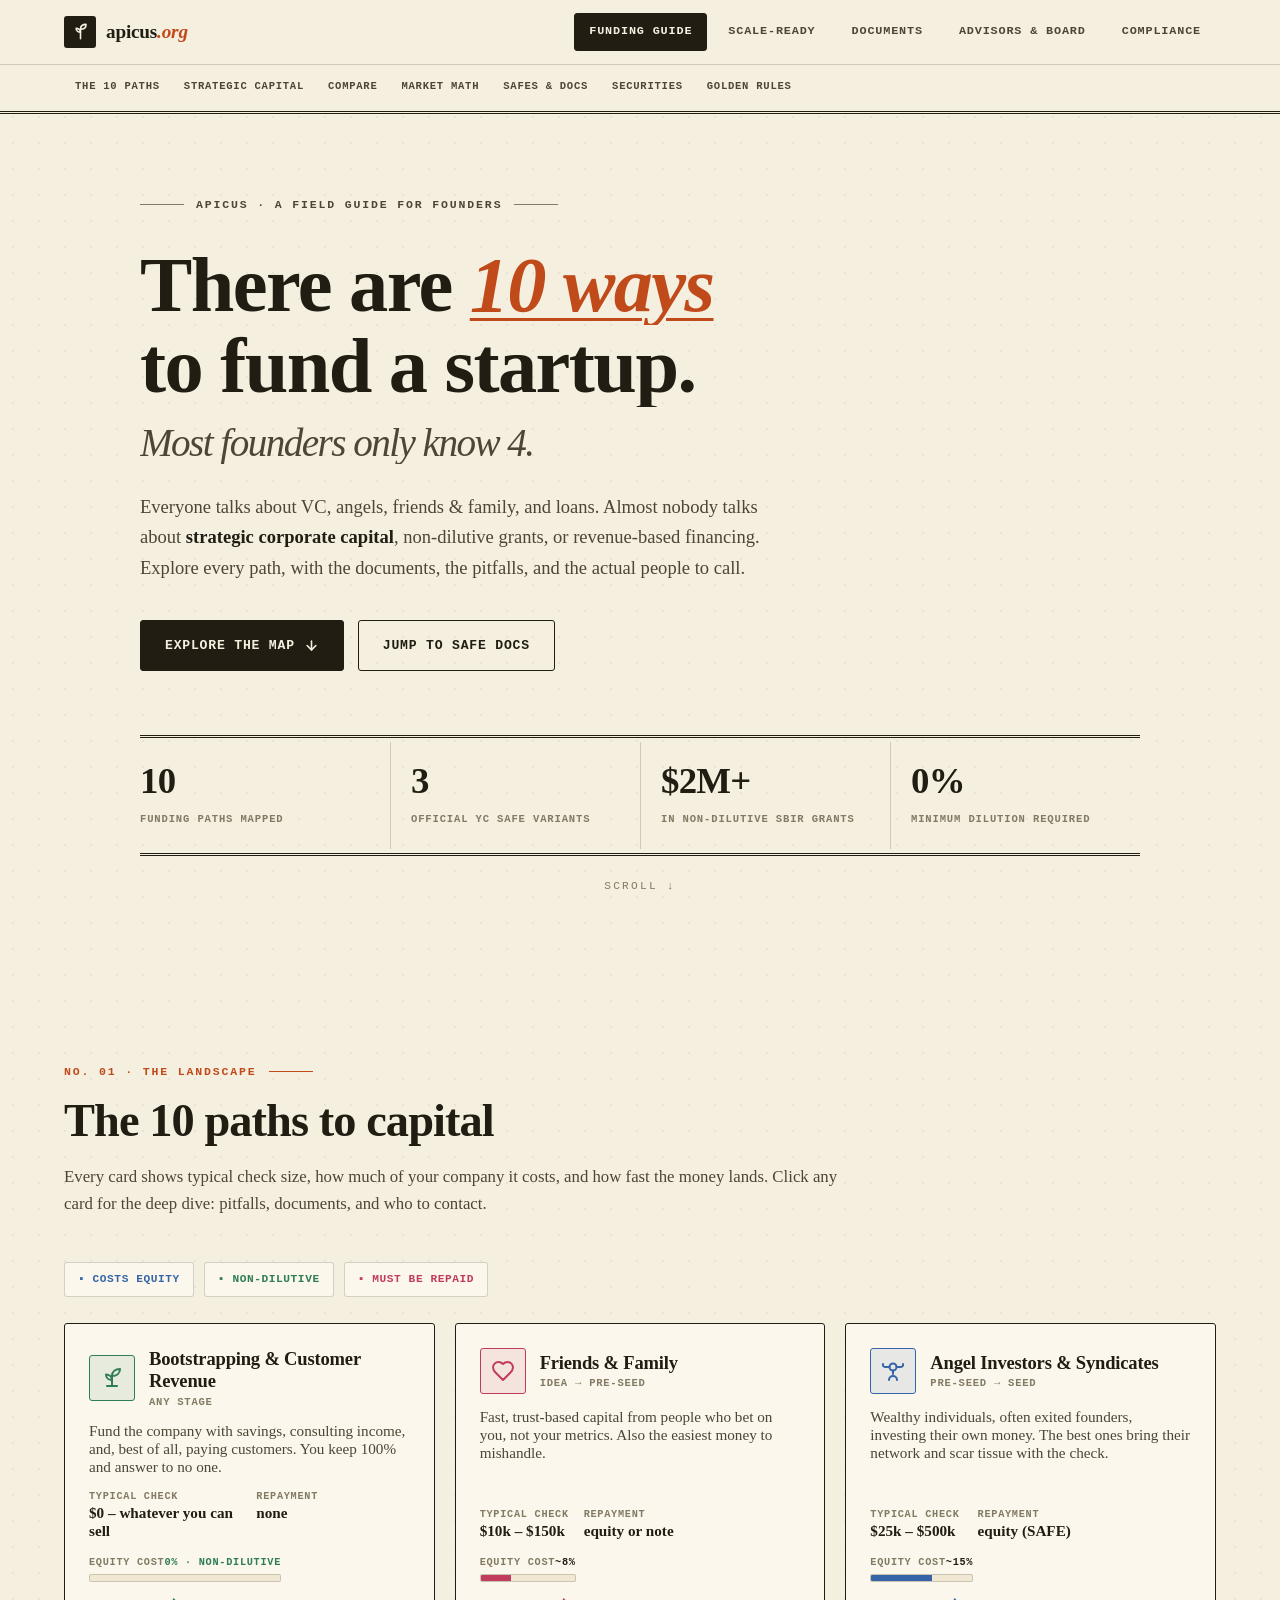
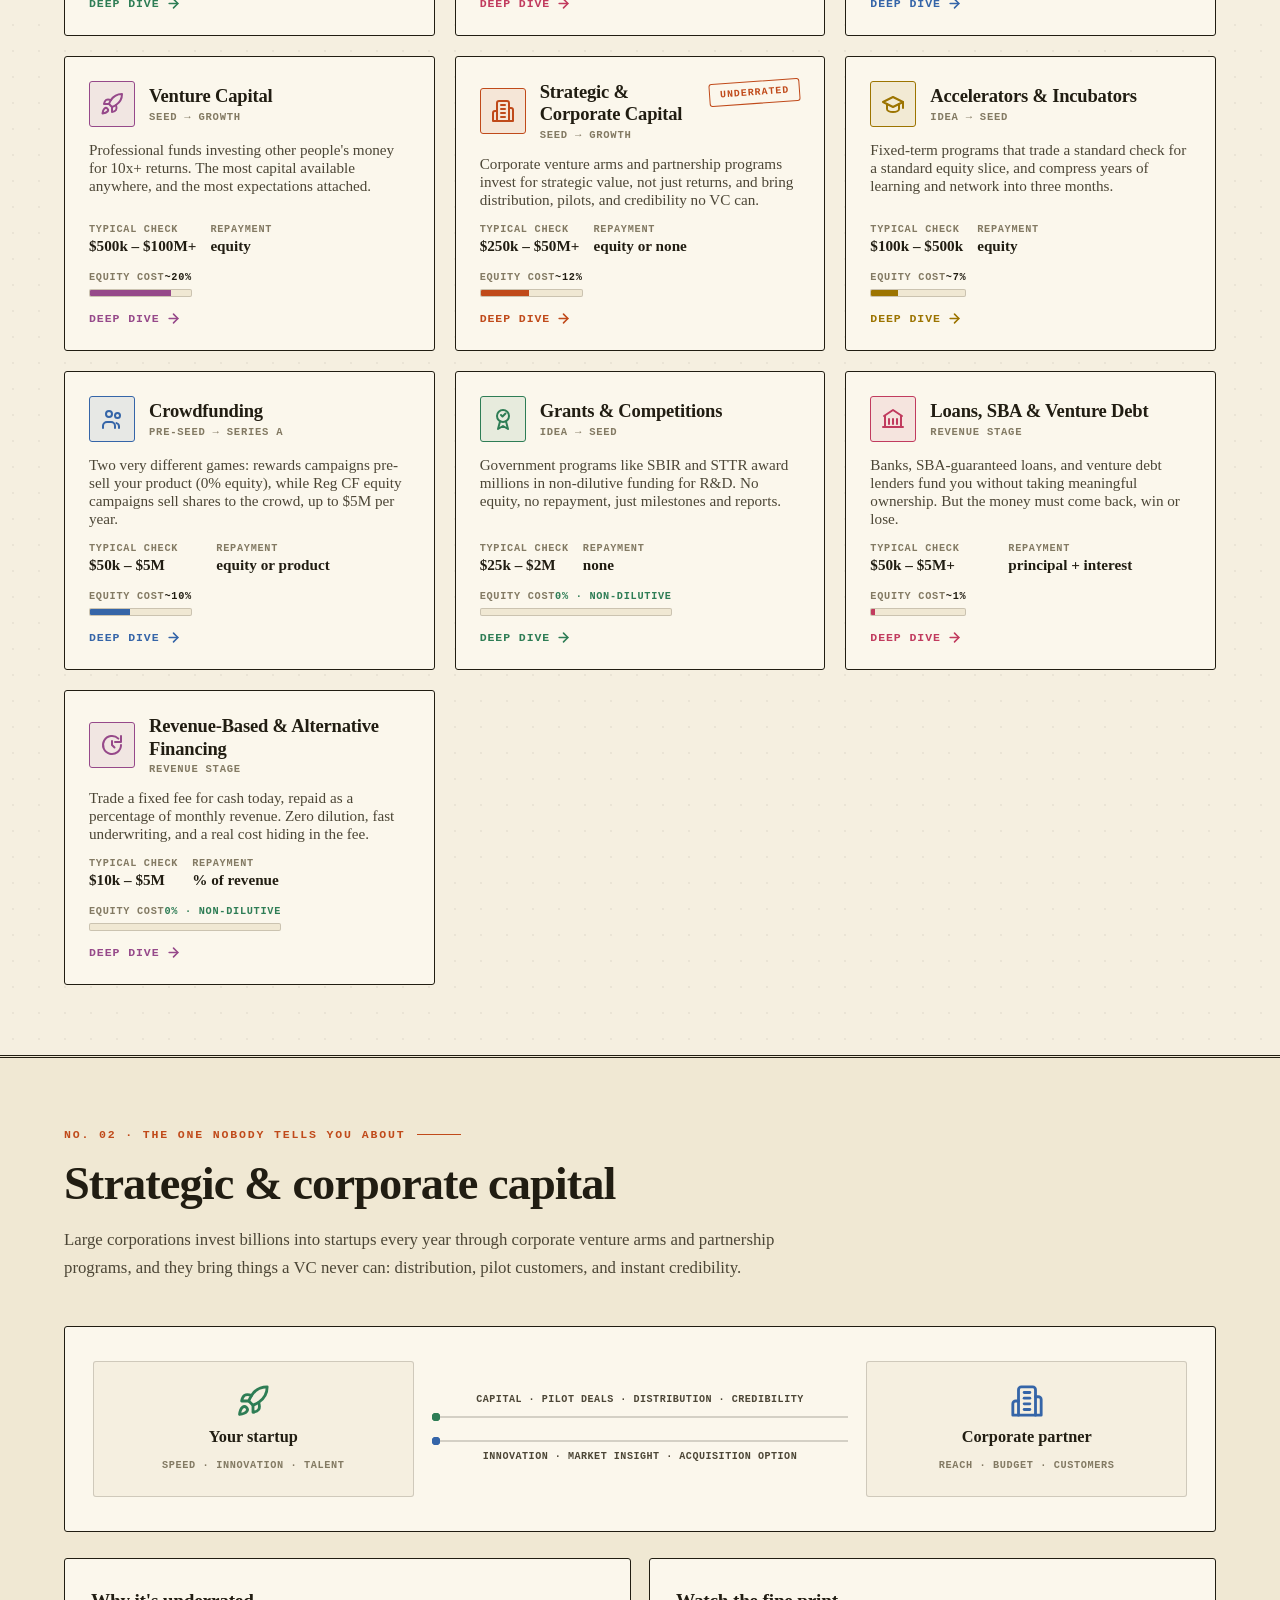
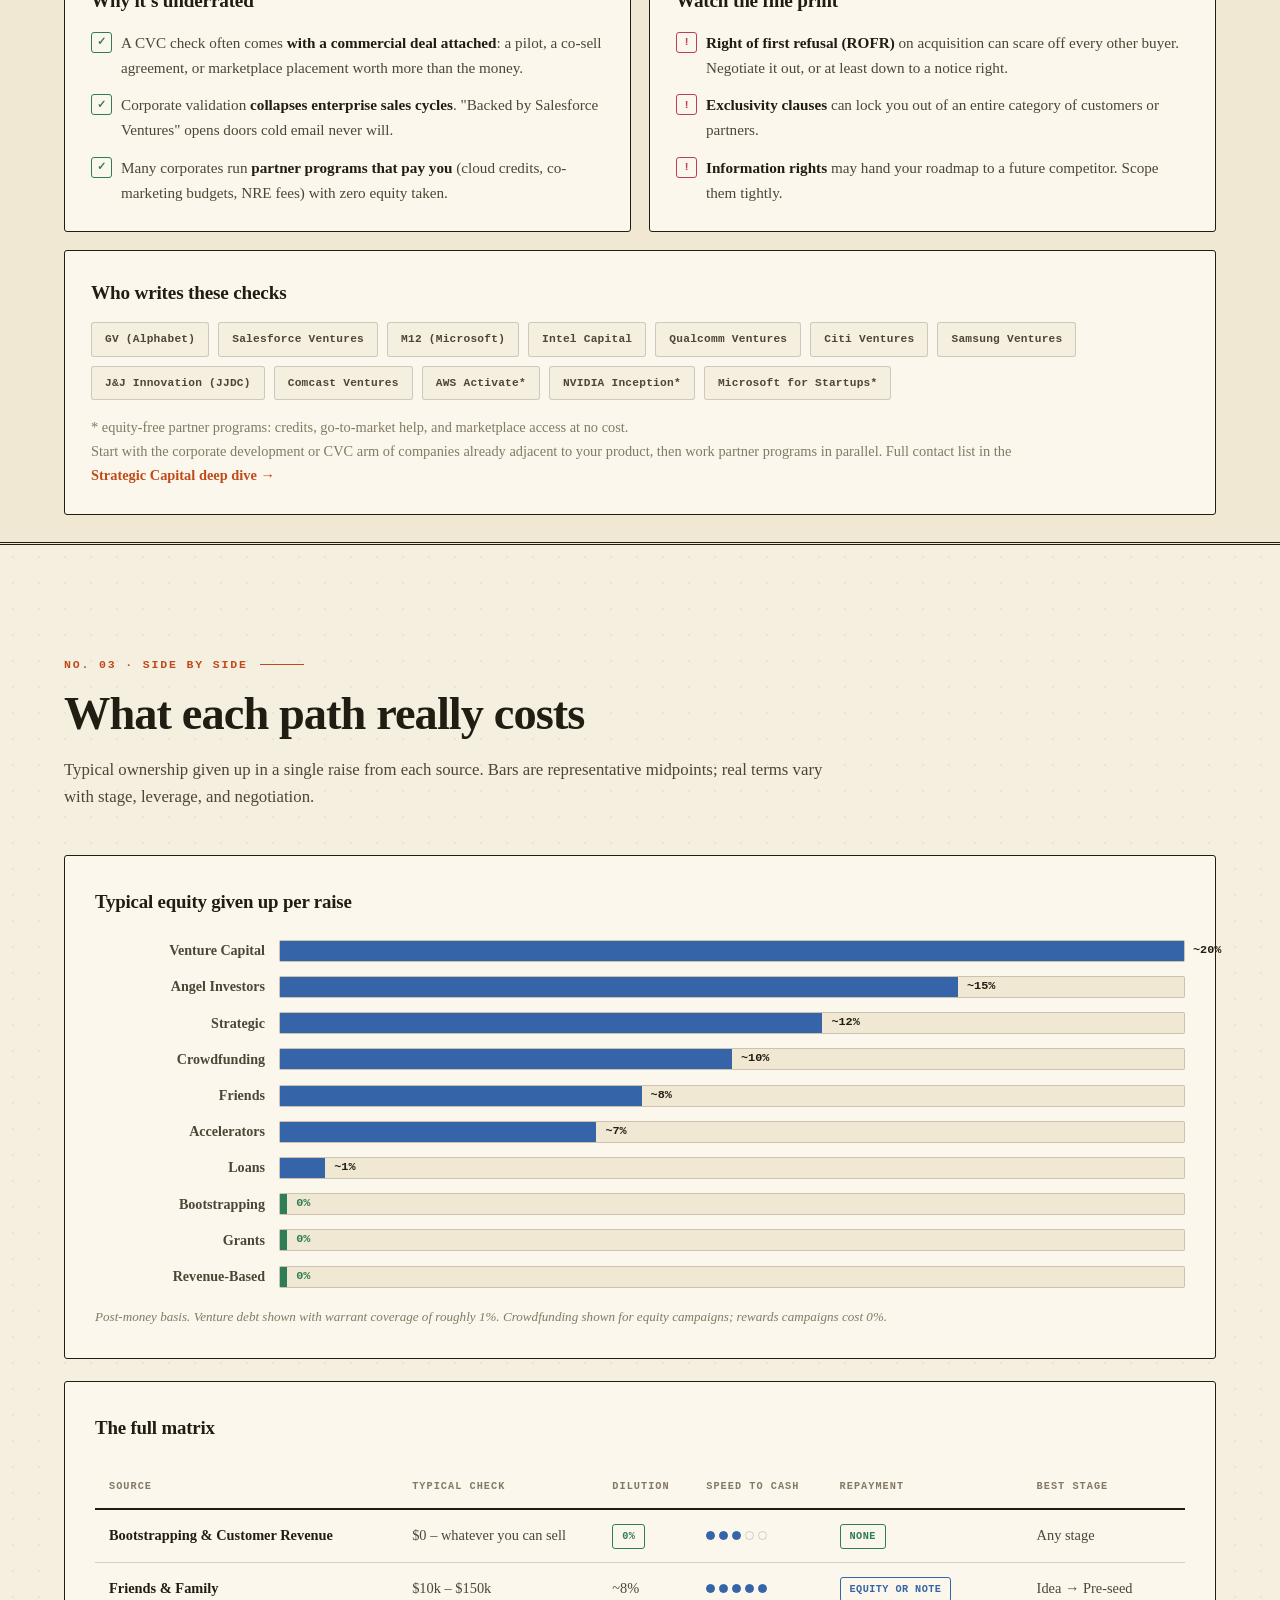
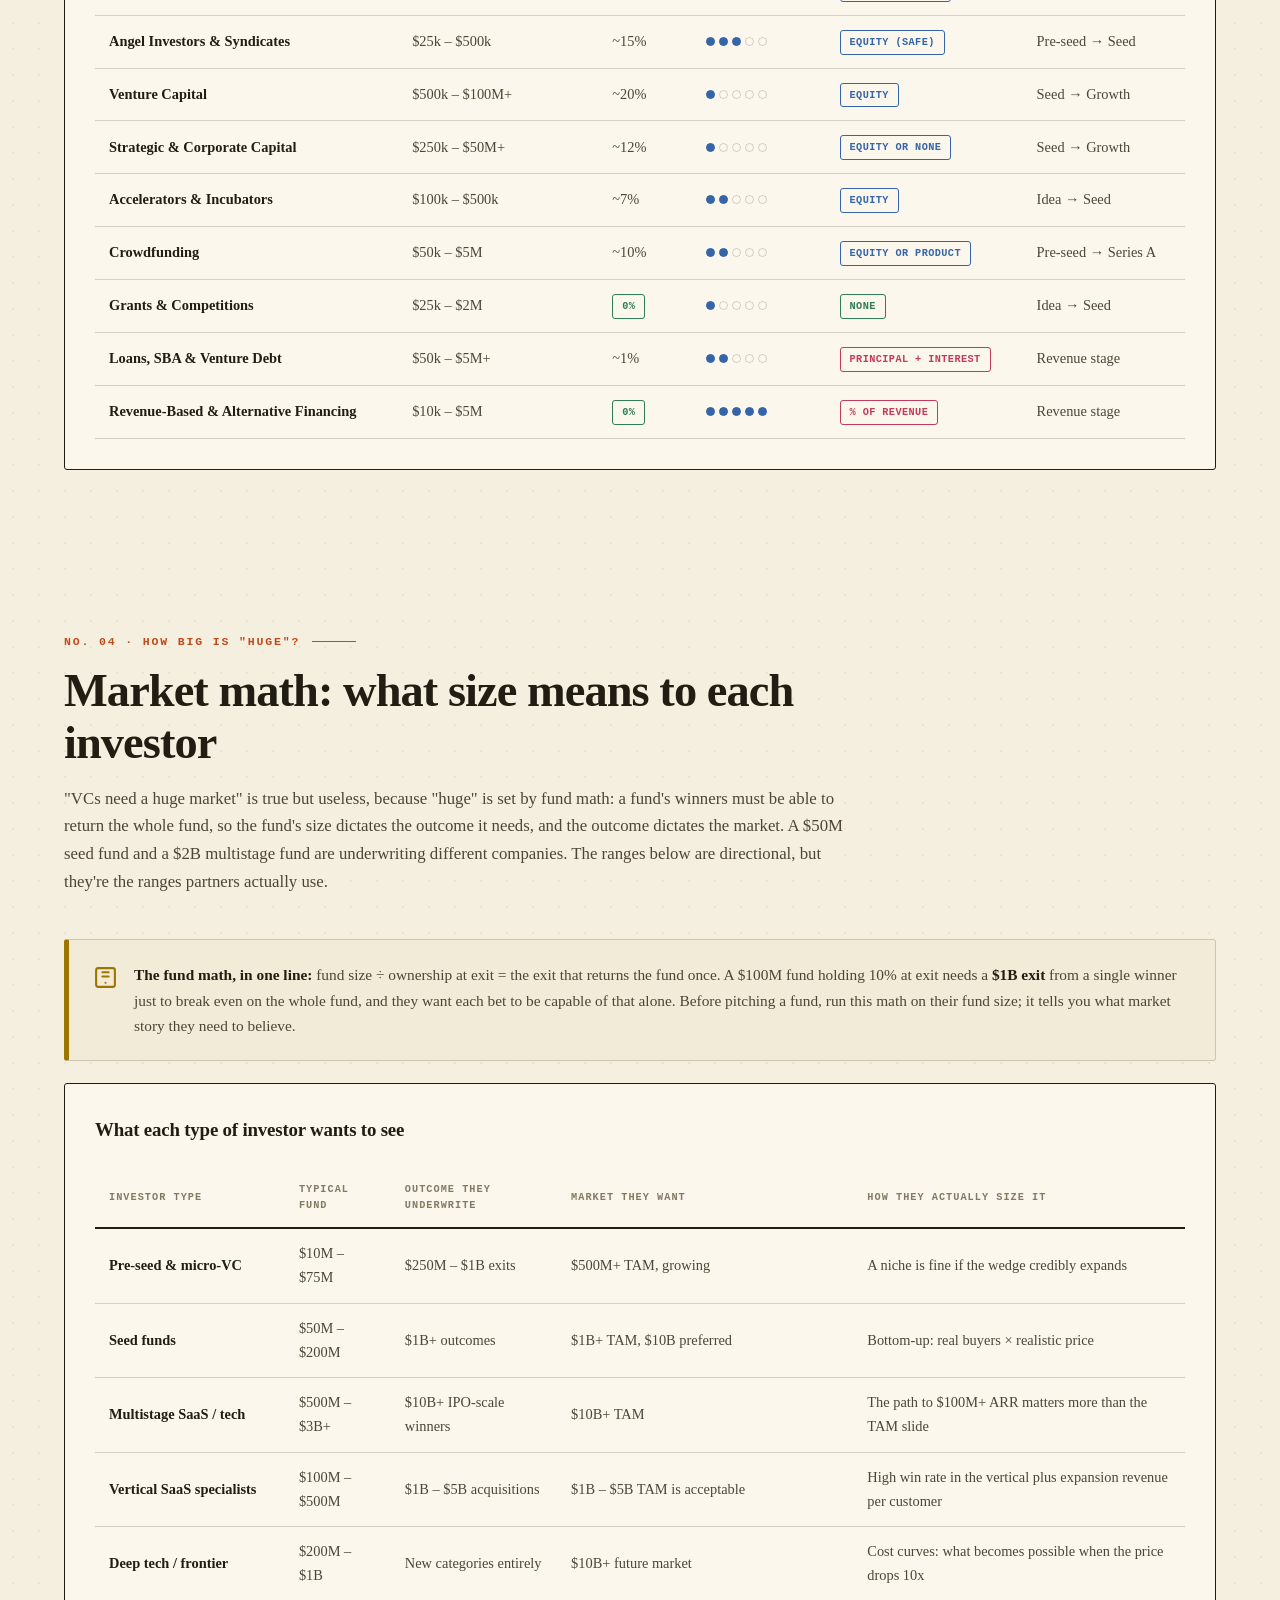
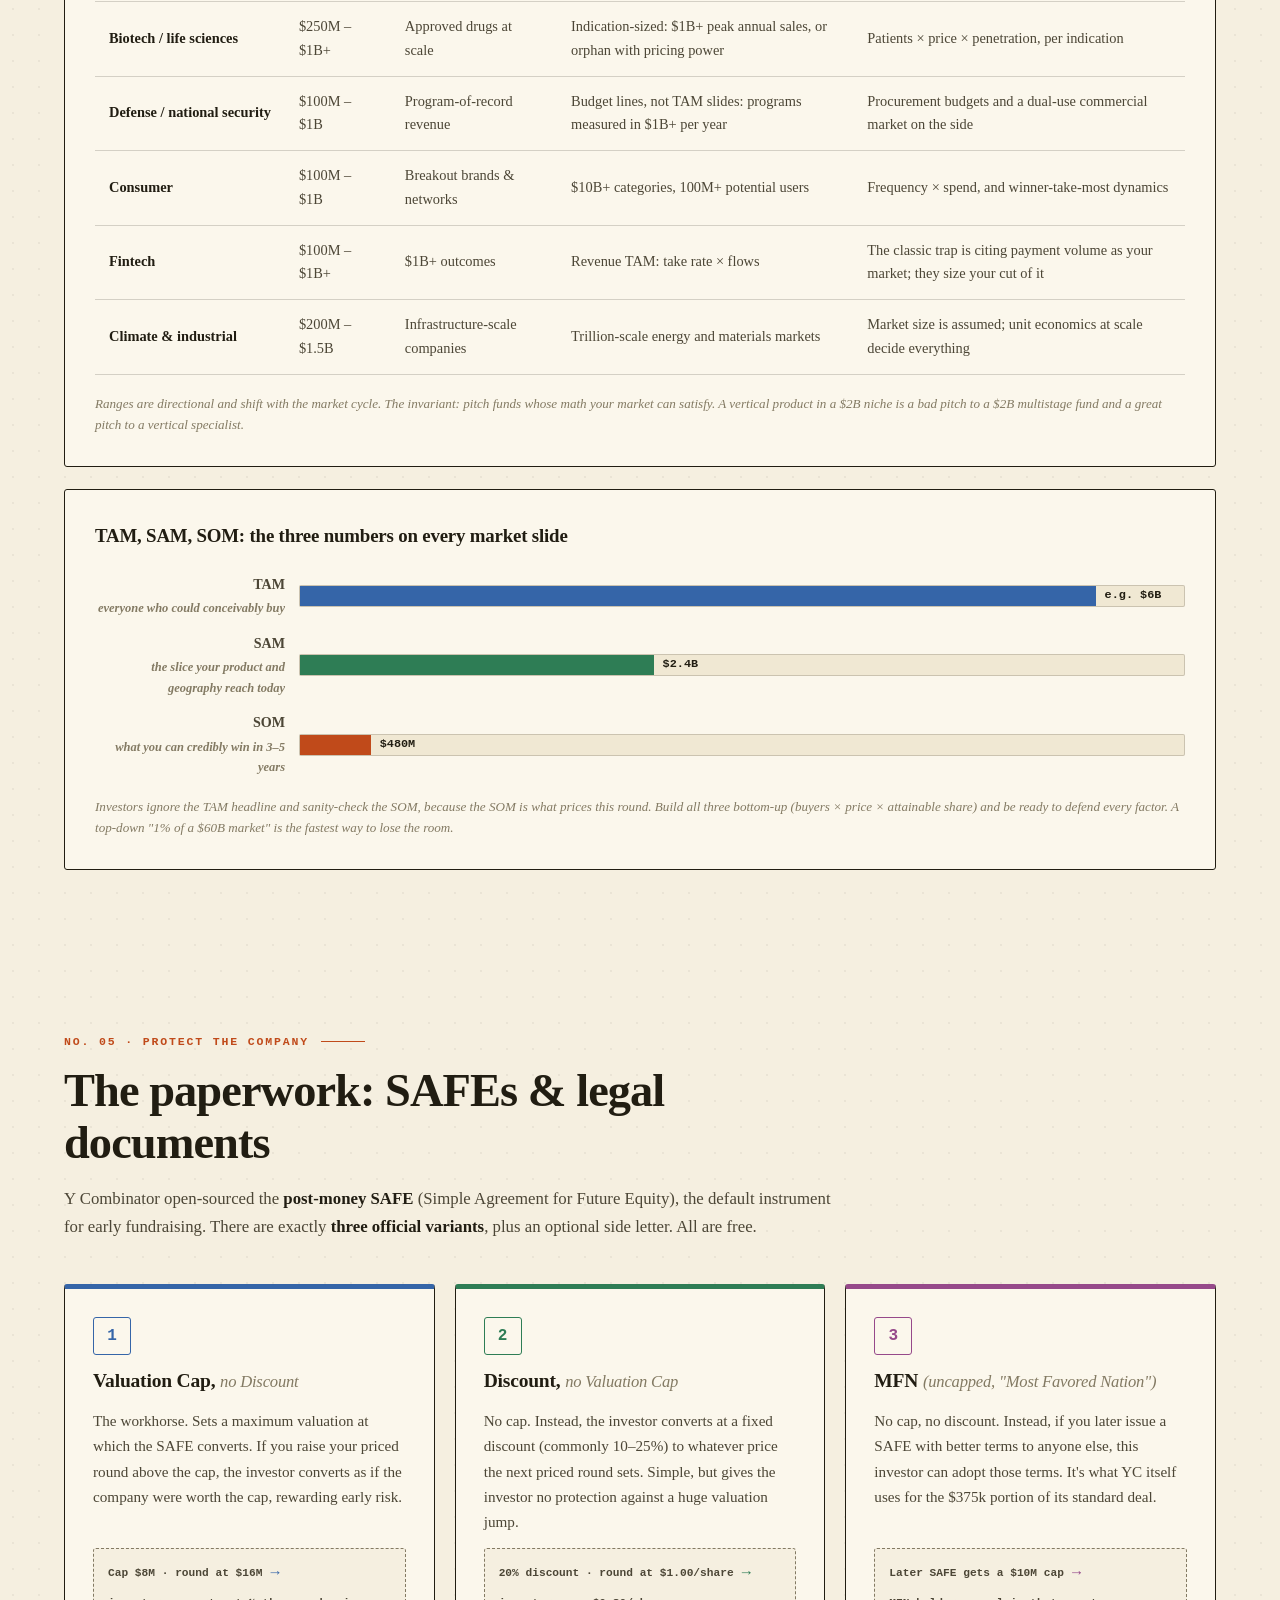
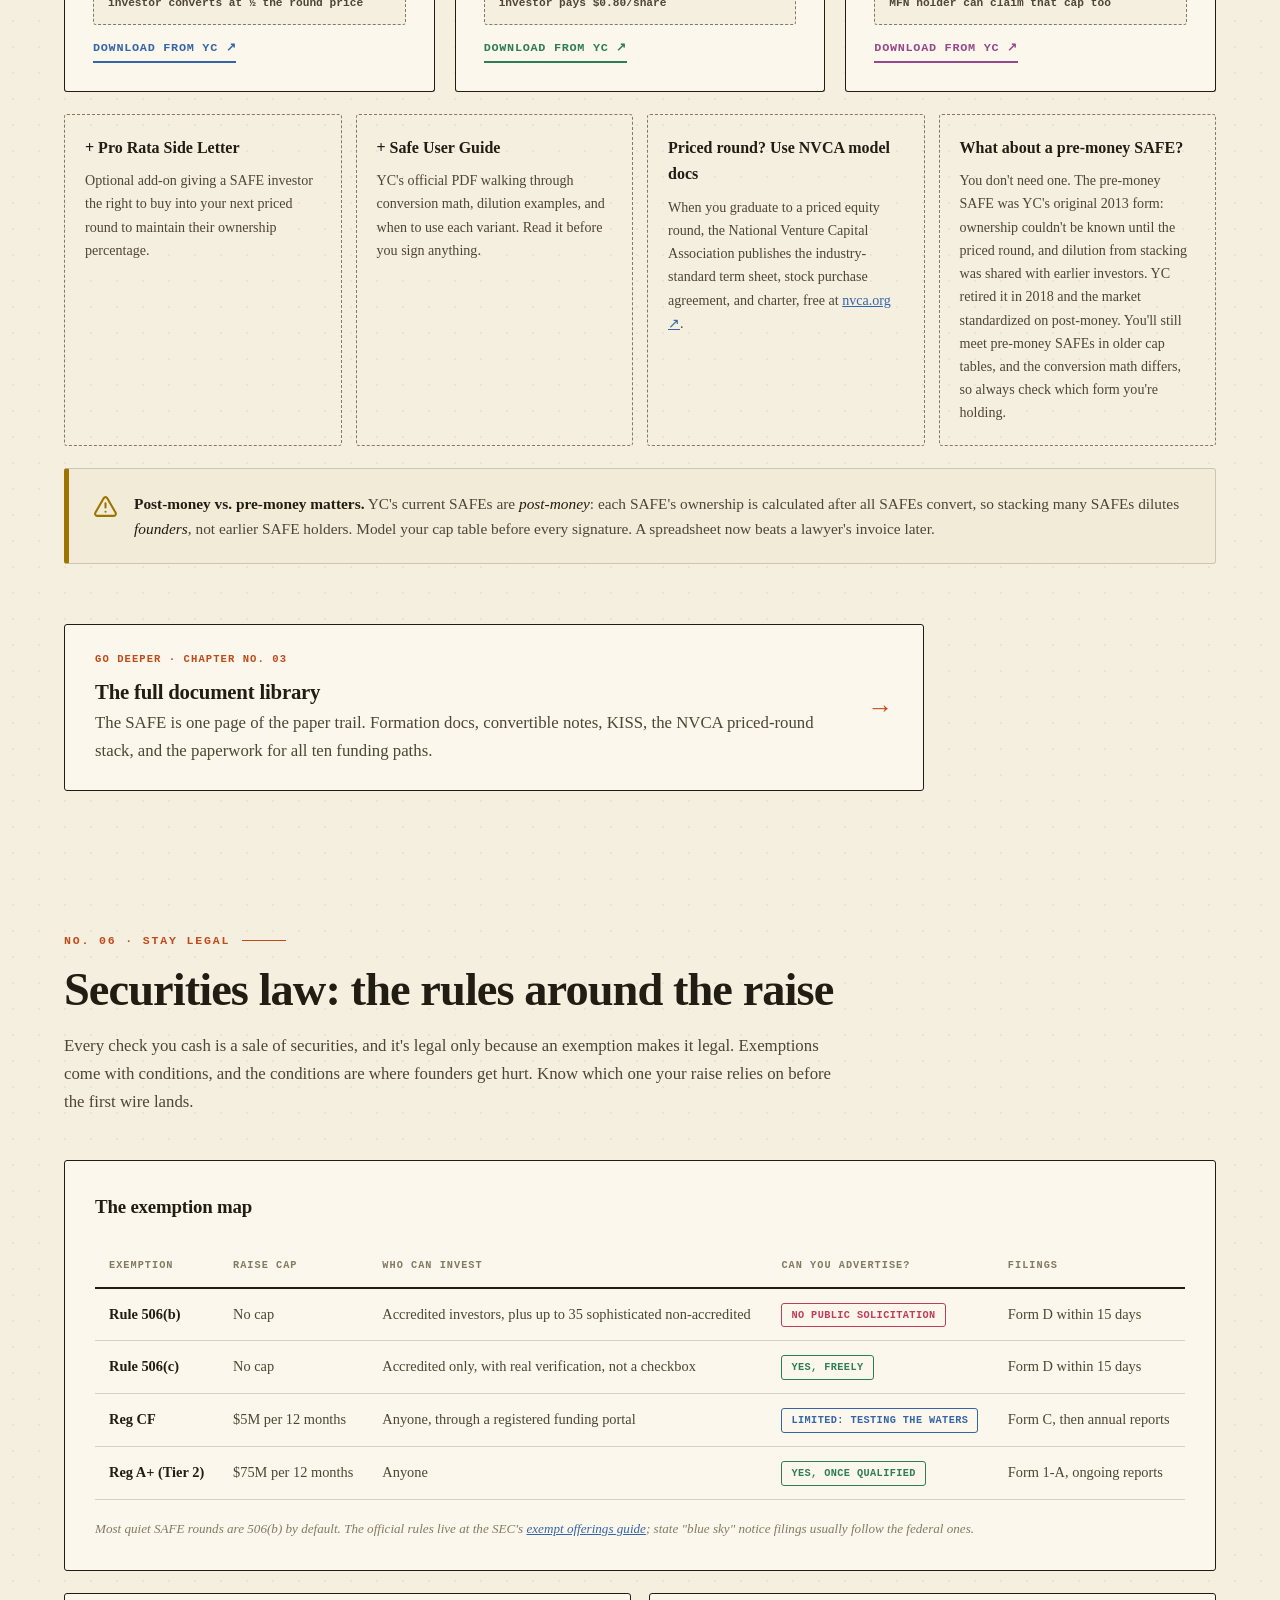
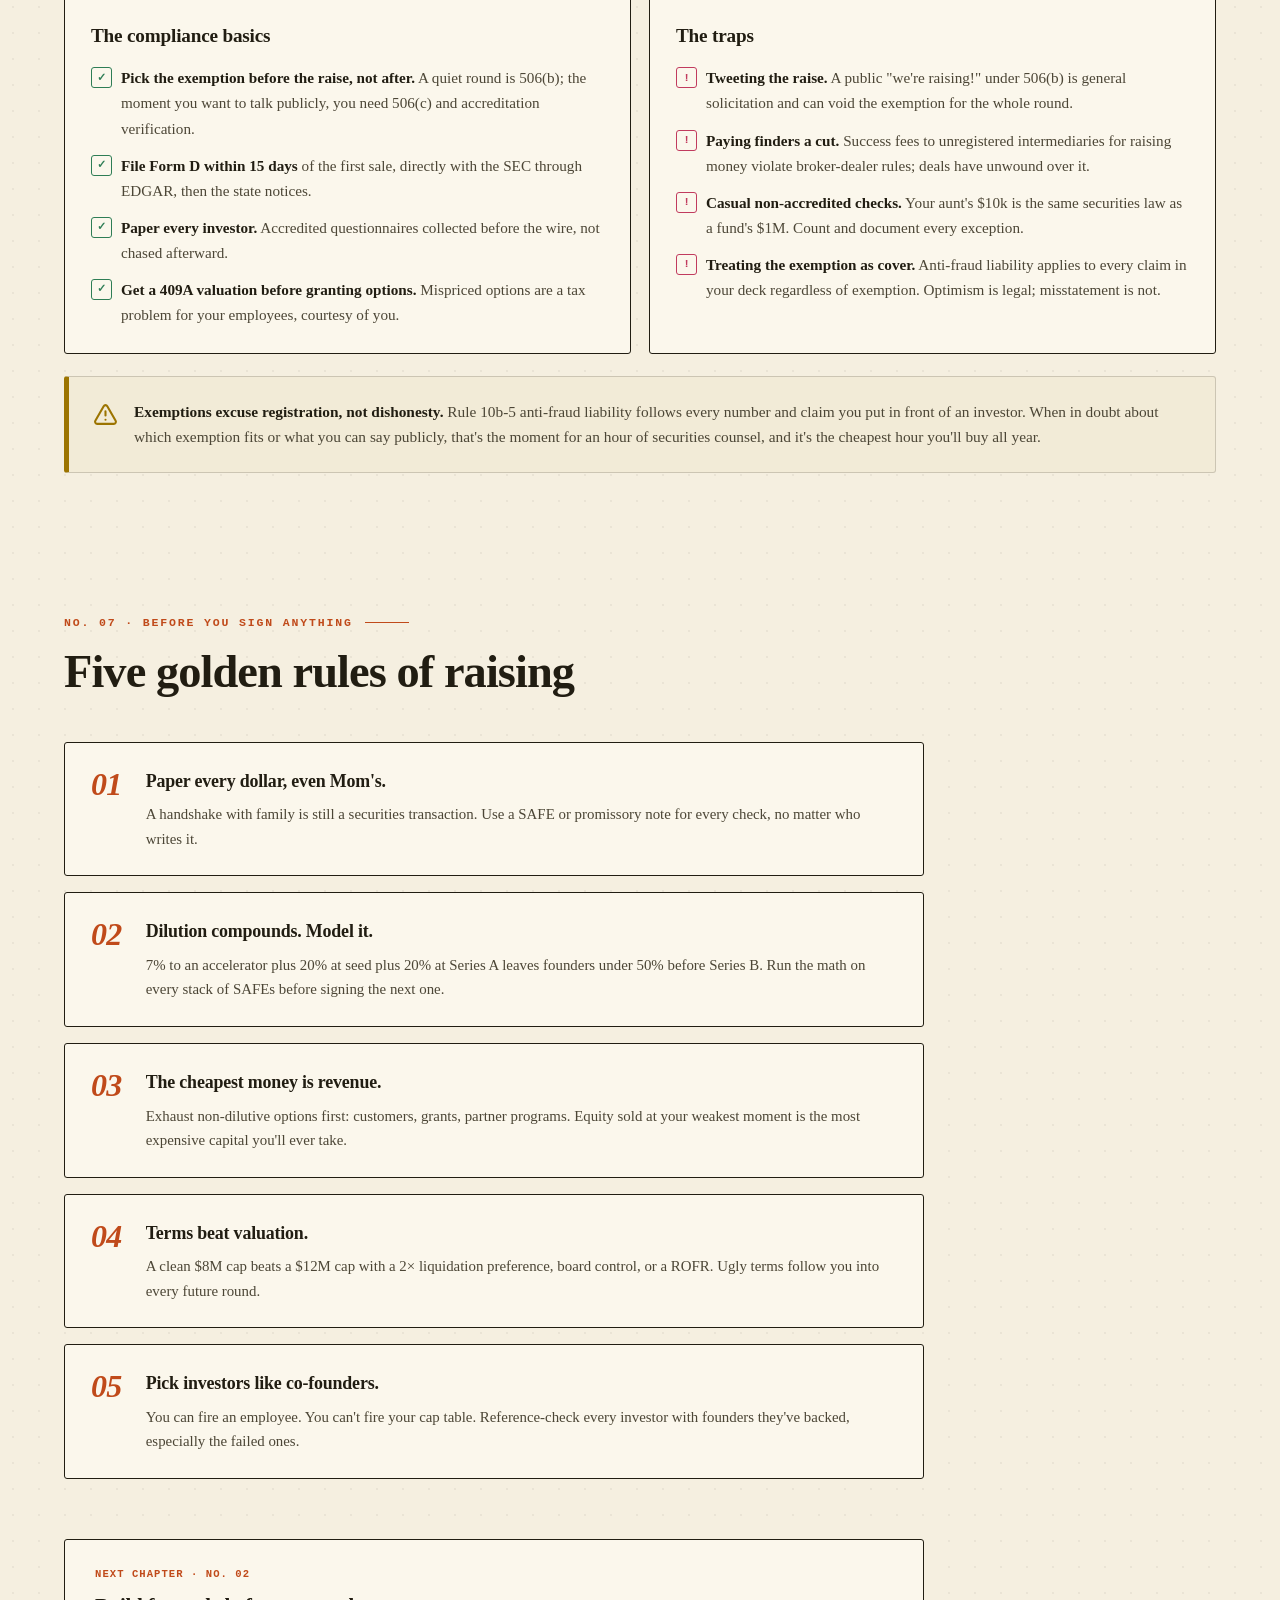
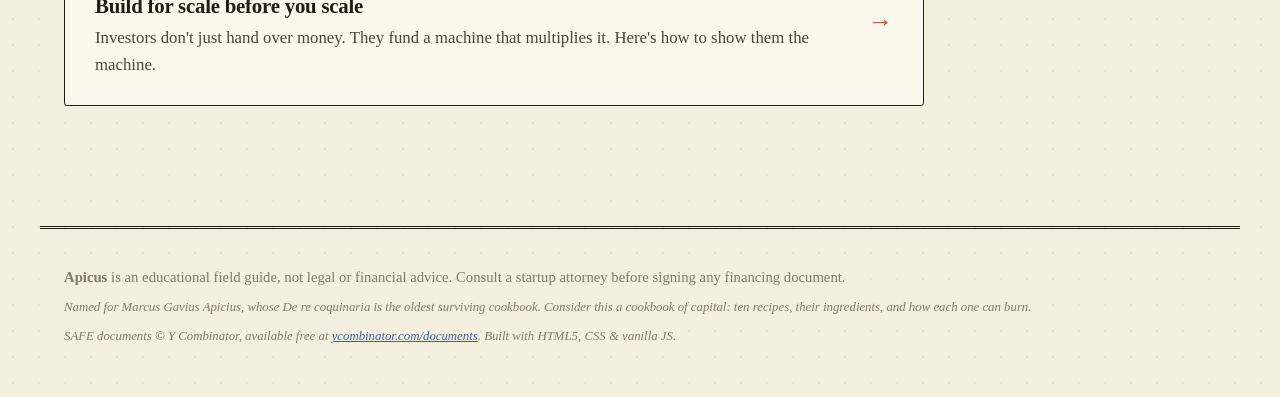
==== commit 55fdf4ed: "Add chapter 05: operational compliance and when to pursue it SOC 2, ISO 27001, HIPAA, PCI DSS, GDPR," ====
--- a/index.html
+++ b/index.html
@@ -24,6 +24,7 @@
         <a class="page-link" href="scale.html">Scale-Ready</a>
         <a class="page-link" href="documents.html">Documents</a>
         <a class="page-link" href="board.html">Advisors &amp; Board</a>
+        <a class="page-link" href="compliance.html">Compliance</a>
       </nav>
       <button class="nav-toggle" aria-label="Open menu" aria-expanded="false">
         <svg class="icon-open" viewBox="0 0 24 24" fill="none" stroke="currentColor" stroke-width="2.5" stroke-linecap="round"><path d="M4 6h16"/><path d="M4 12h16"/><path d="M4 18h16"/></svg>
@@ -37,7 +38,7 @@
         <a href="#compare">Compare</a>
         <a href="#market">Market Math</a>
         <a href="#paperwork">SAFEs &amp; Docs</a>
-        <a href="#compliance">Compliance</a>
+        <a href="#compliance">Securities</a>
         <a href="#rules">Golden Rules</a>
       </nav>
     </div>
@@ -323,7 +324,7 @@
     <section class="section" id="compliance">
       <div class="section-head reveal">
         <p class="eyebrow">No. 06 · Stay legal</p>
-        <h2>Compliance: the rules around the raise</h2>
+        <h2>Securities law: the rules around the raise</h2>
         <p class="section-sub">Every check you cash is a sale of securities, and it's legal only because an exemption makes it legal. Exemptions come with conditions, and the conditions are where founders get hurt. Know which one your raise relies on before the first wire lands.</p>
       </div>
 
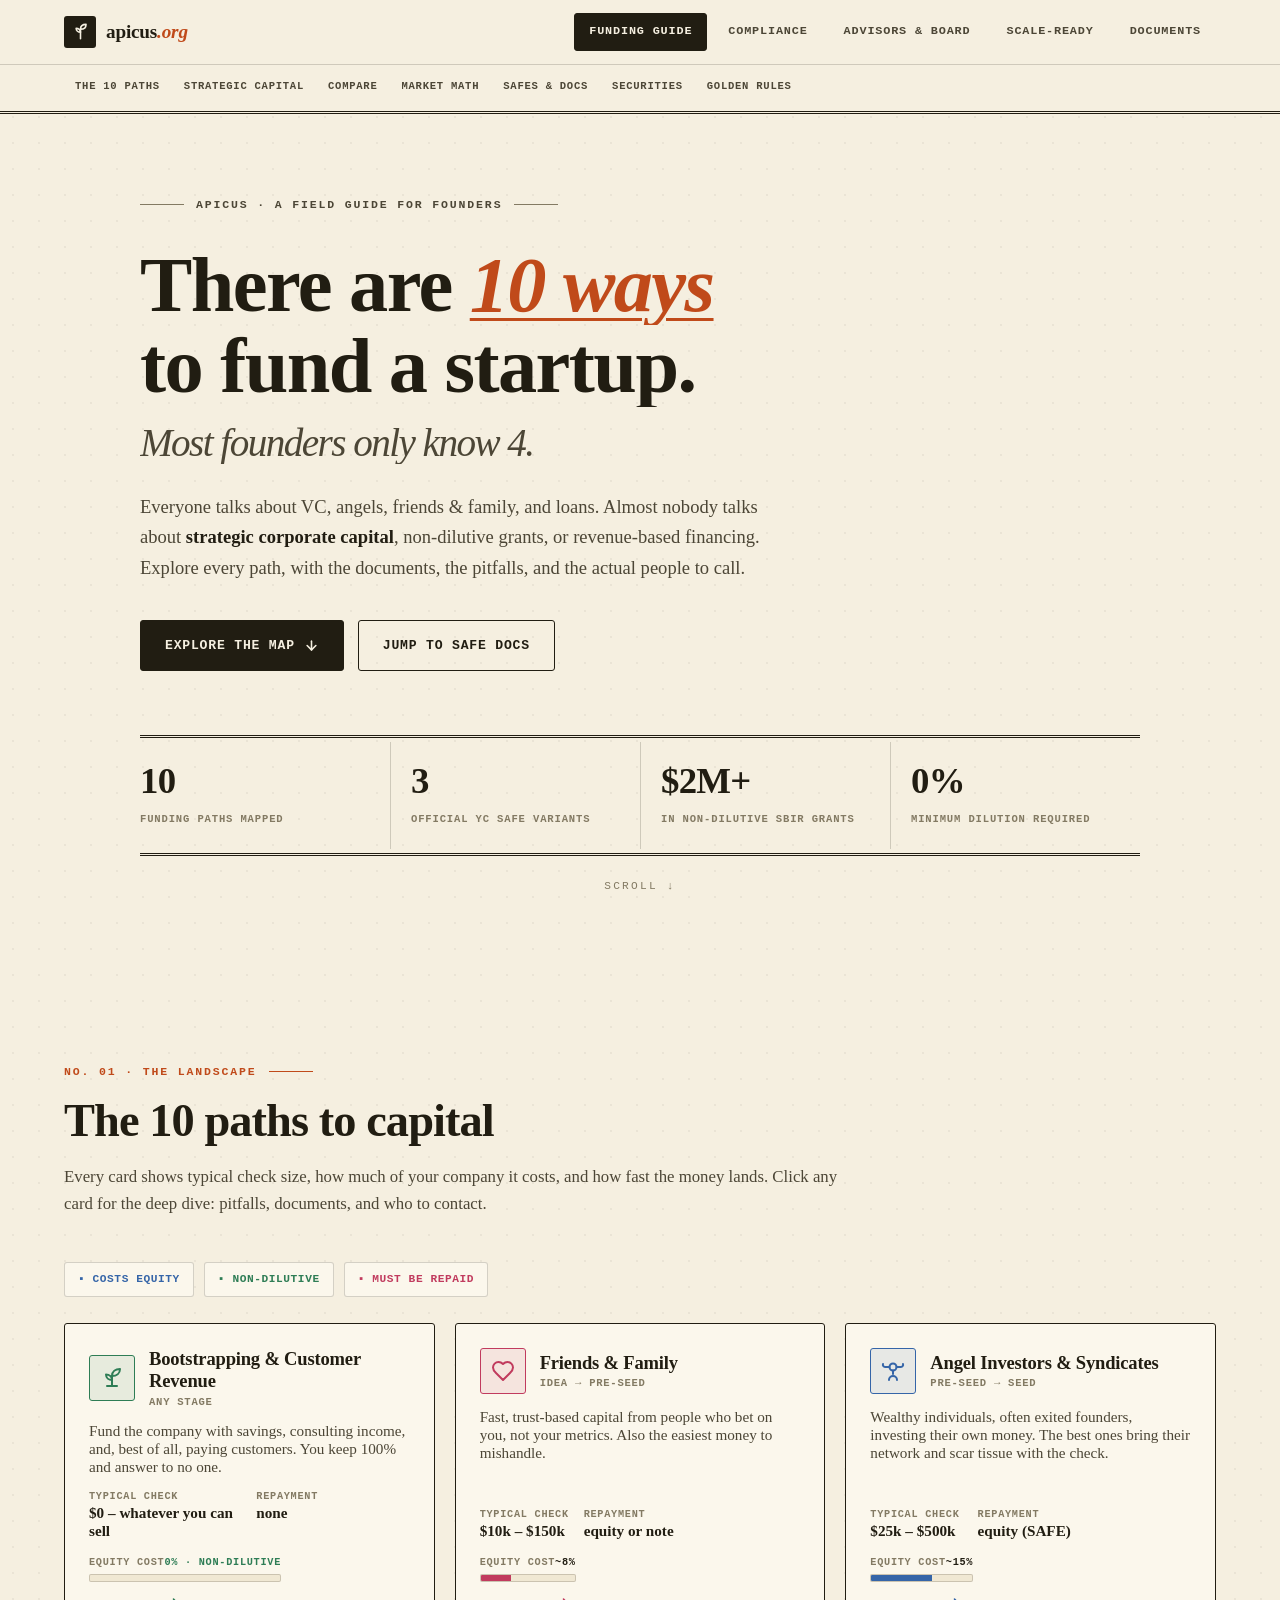
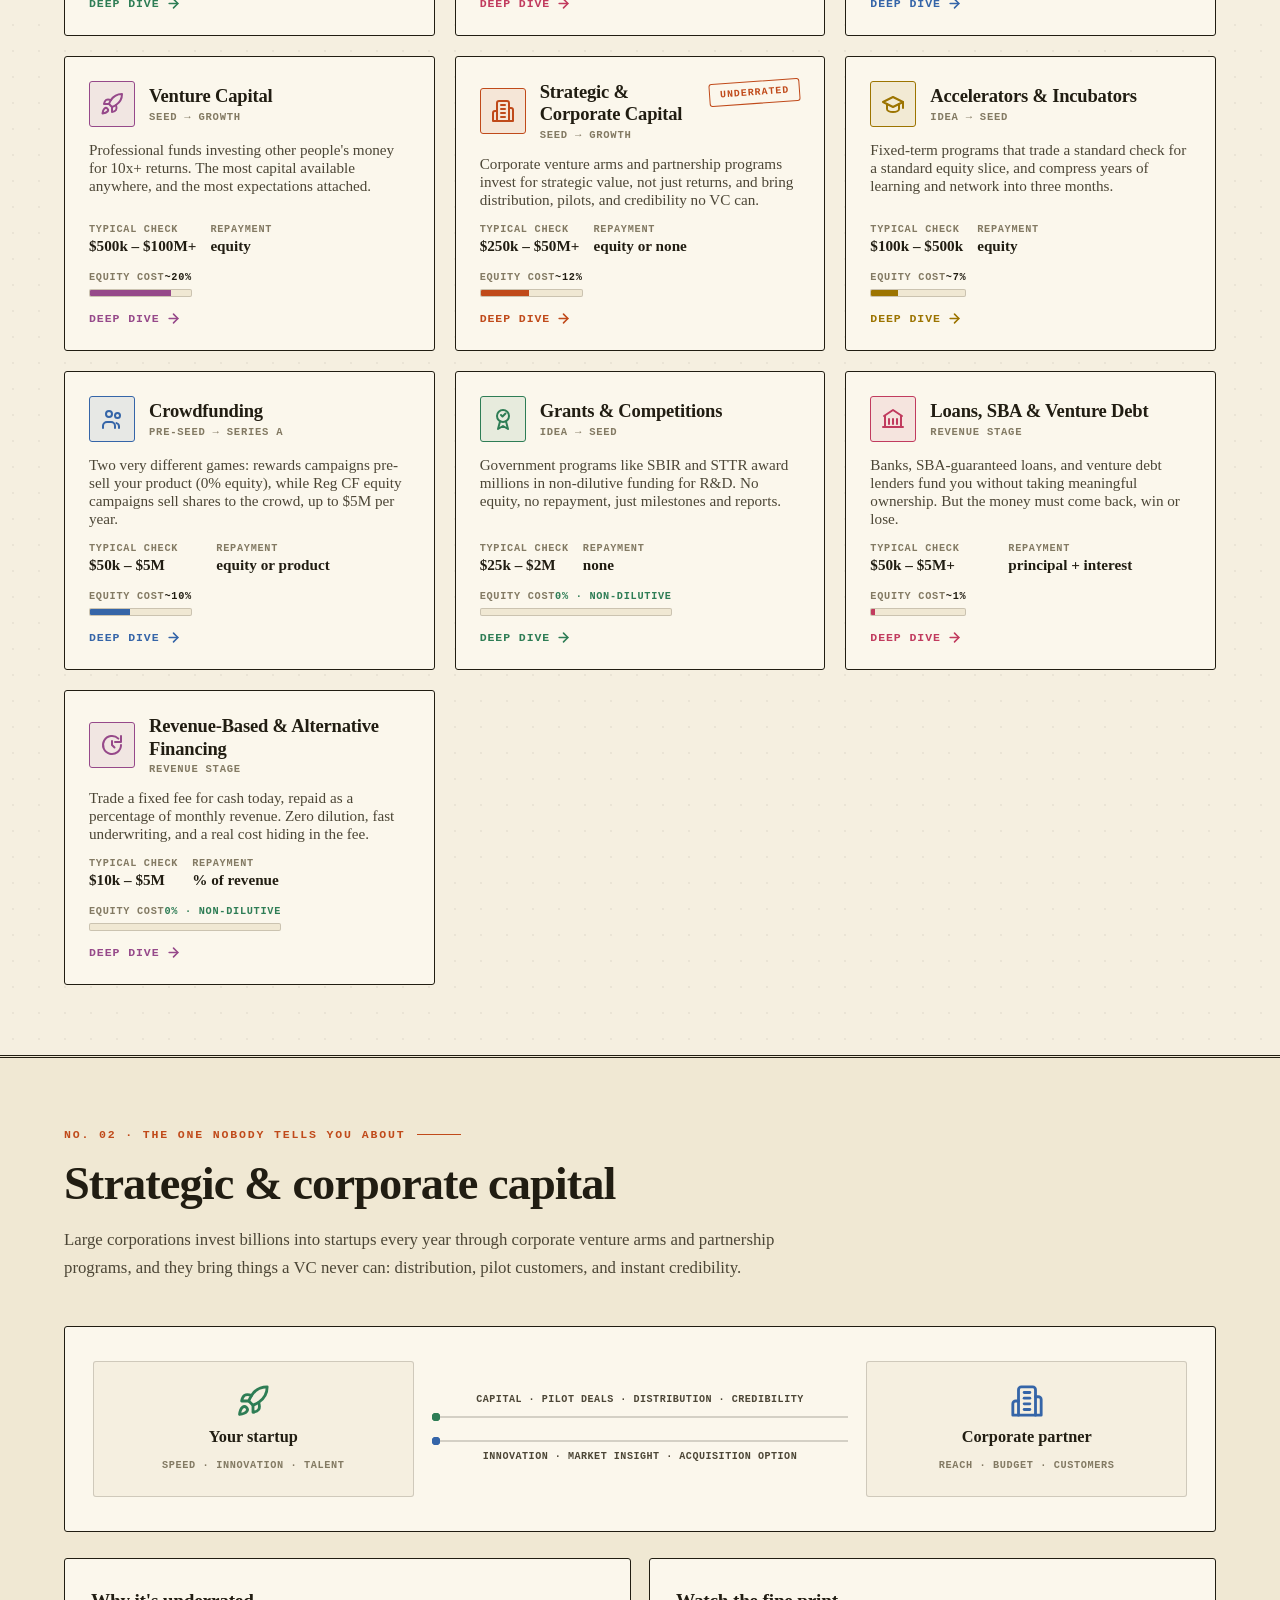
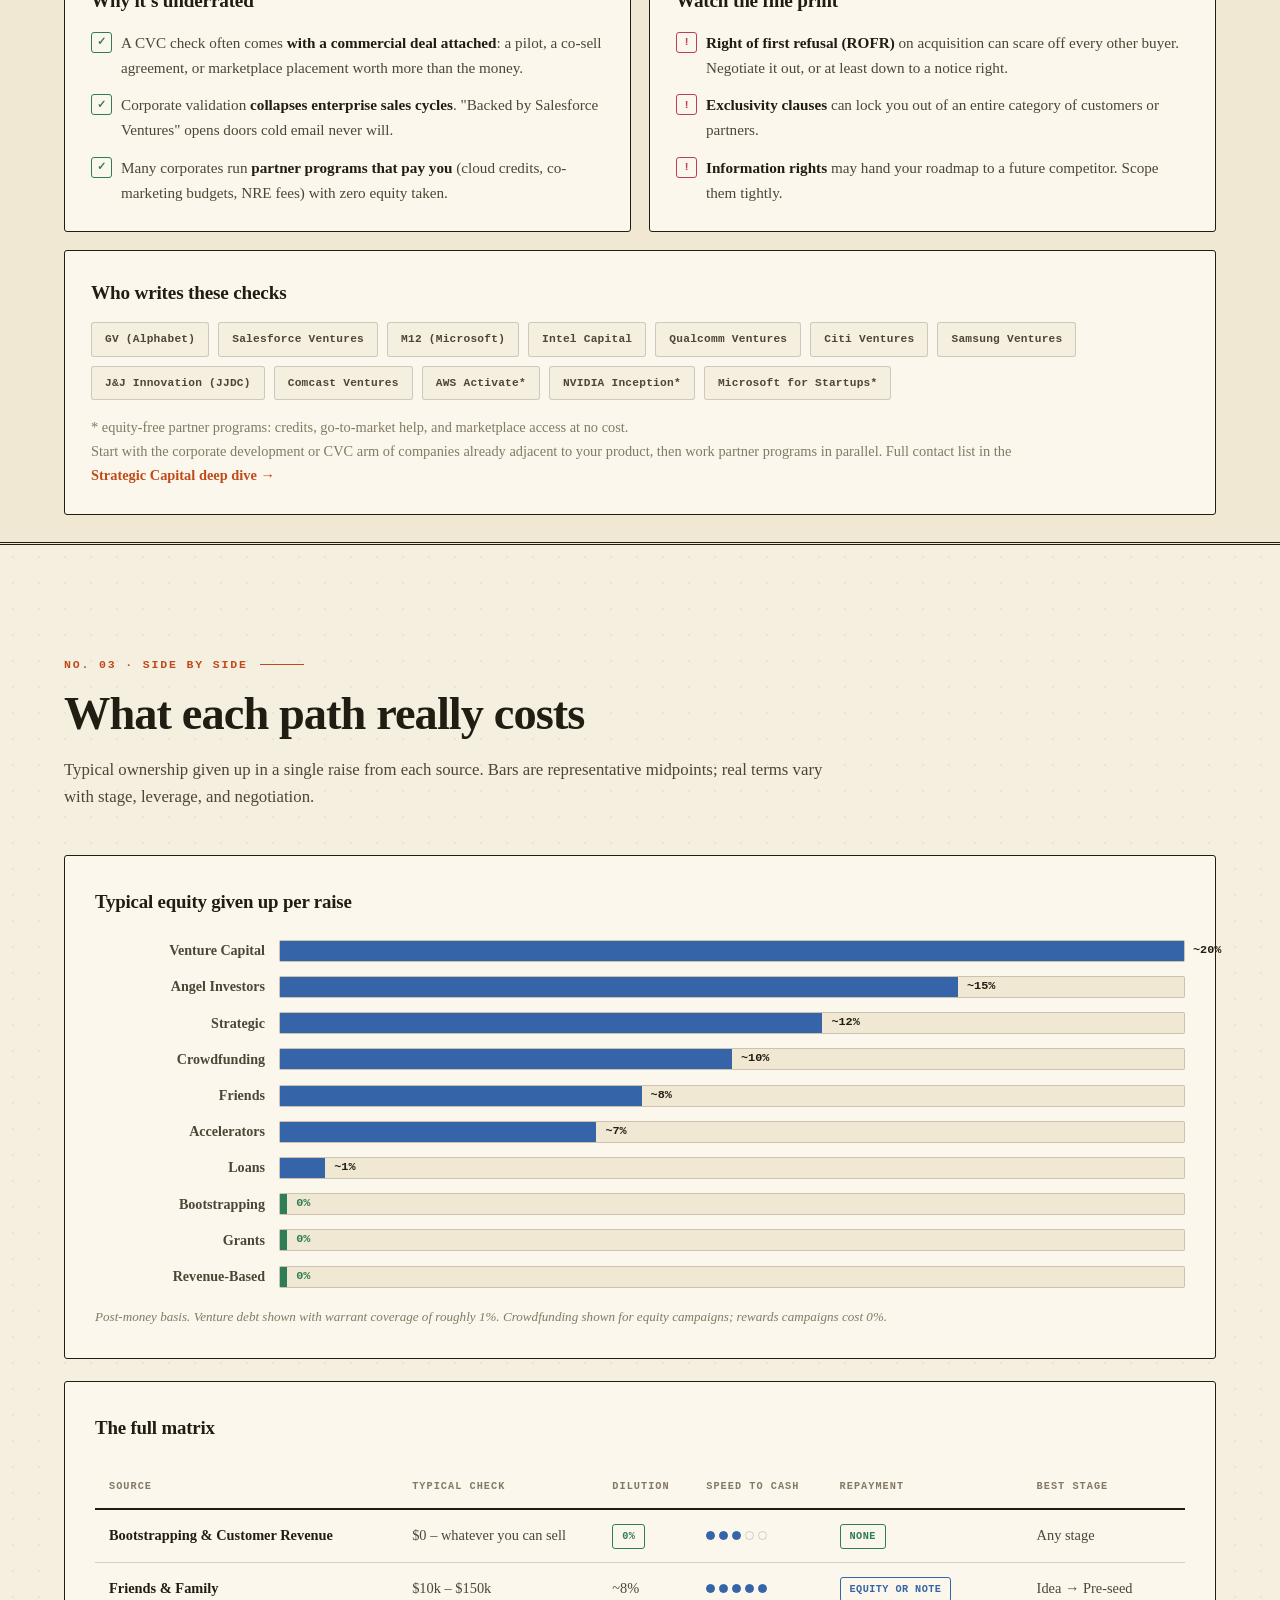
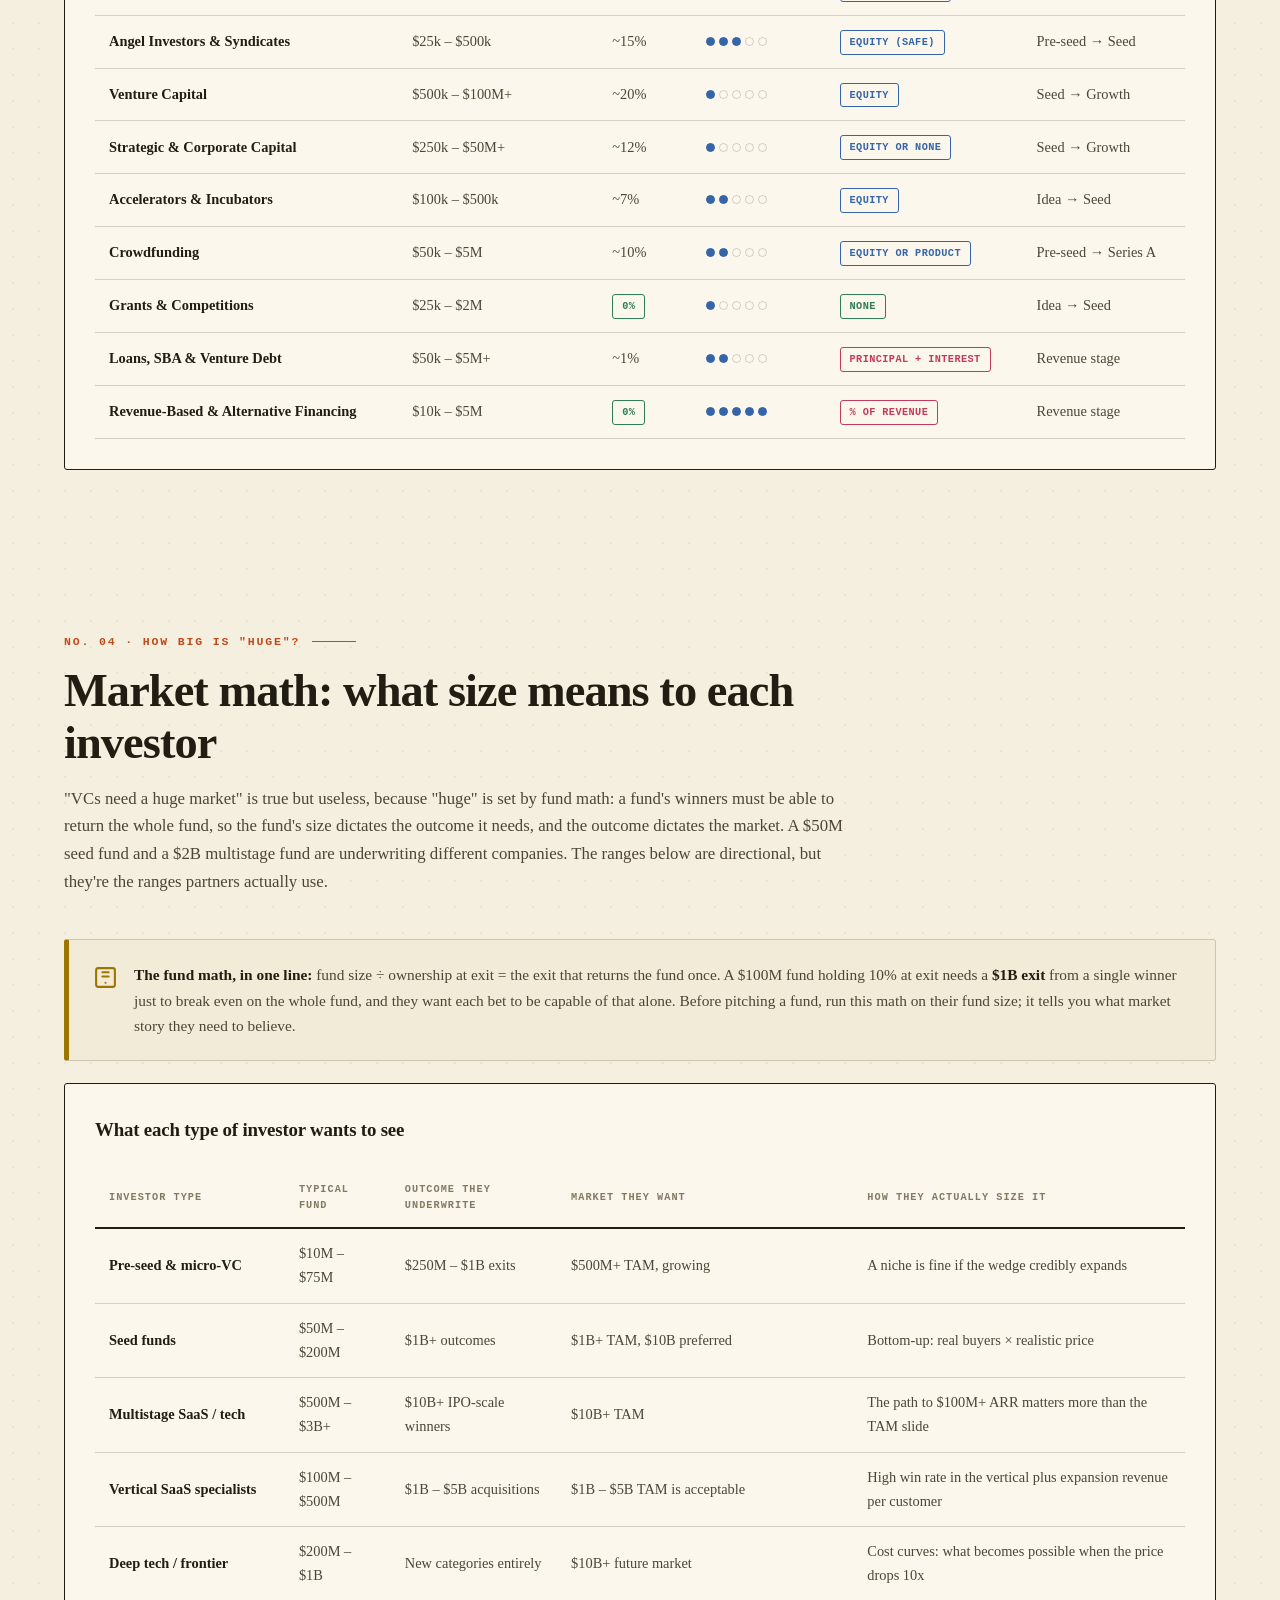
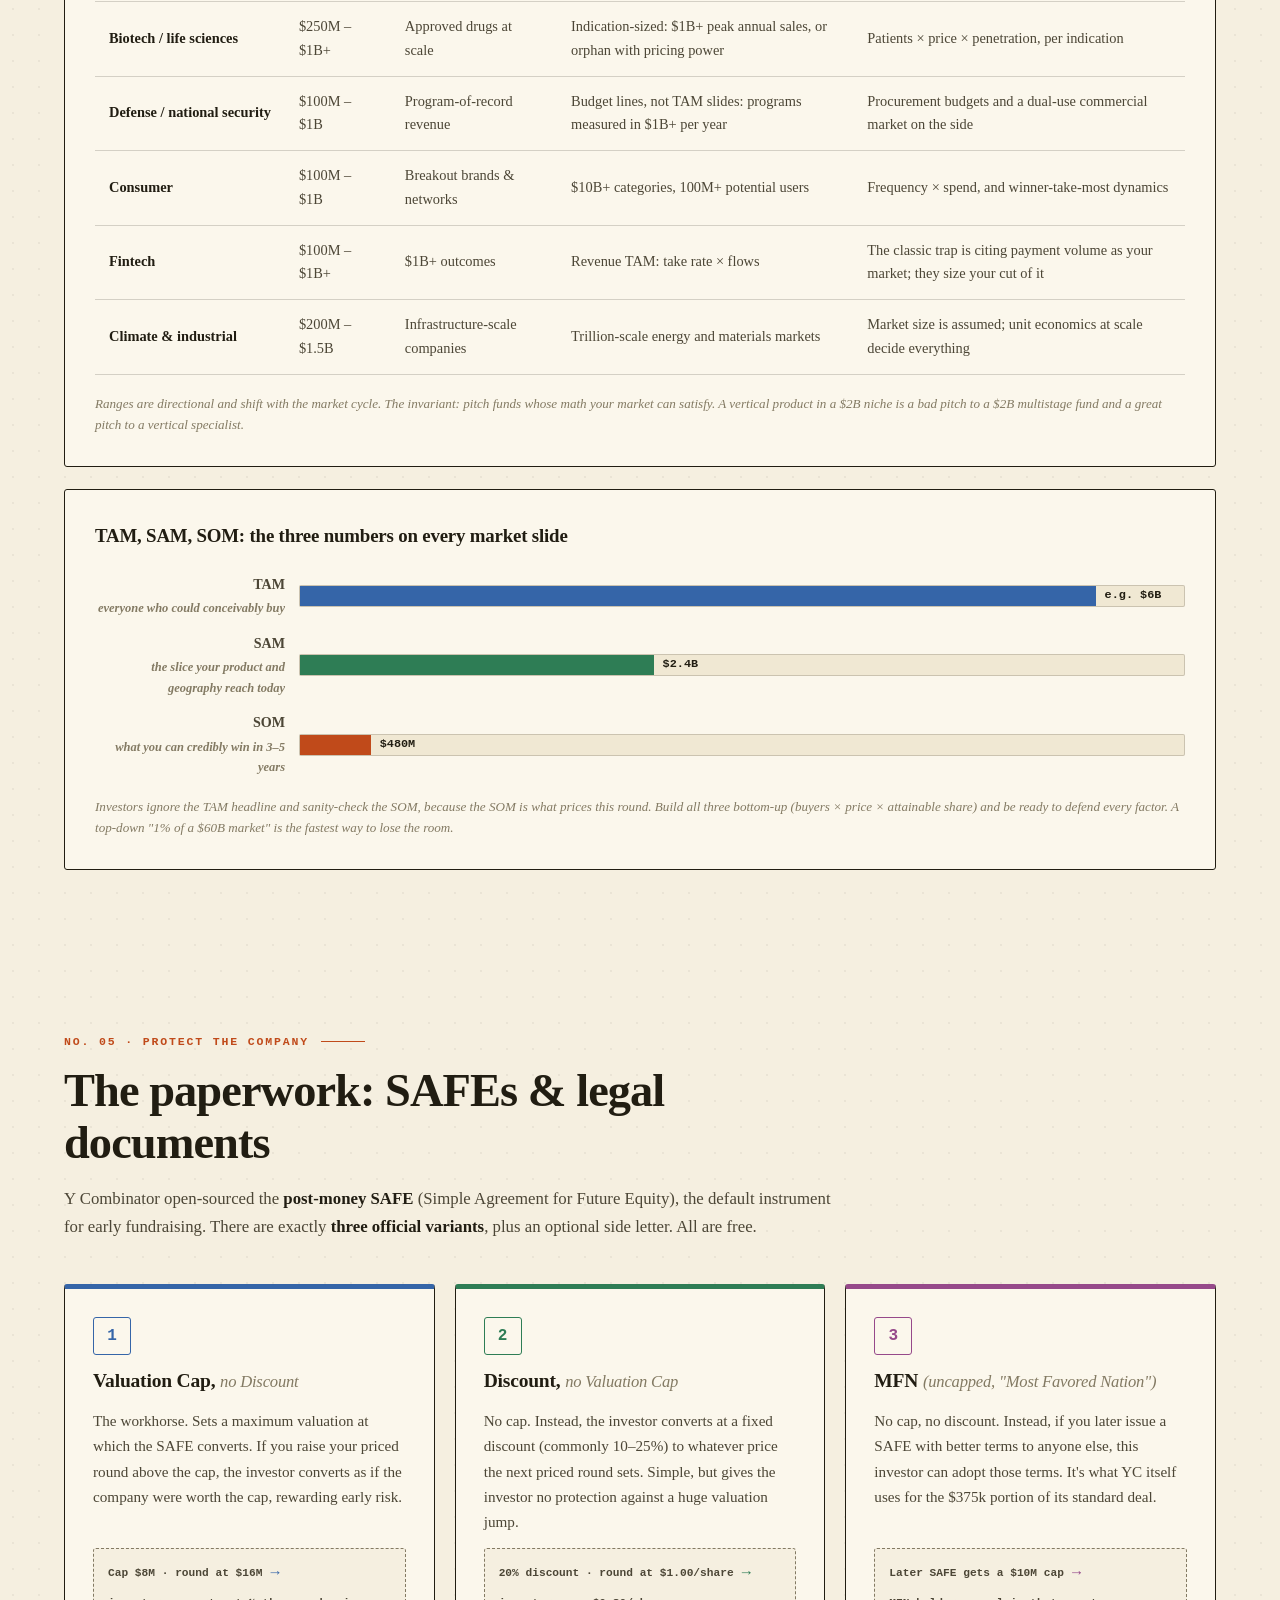
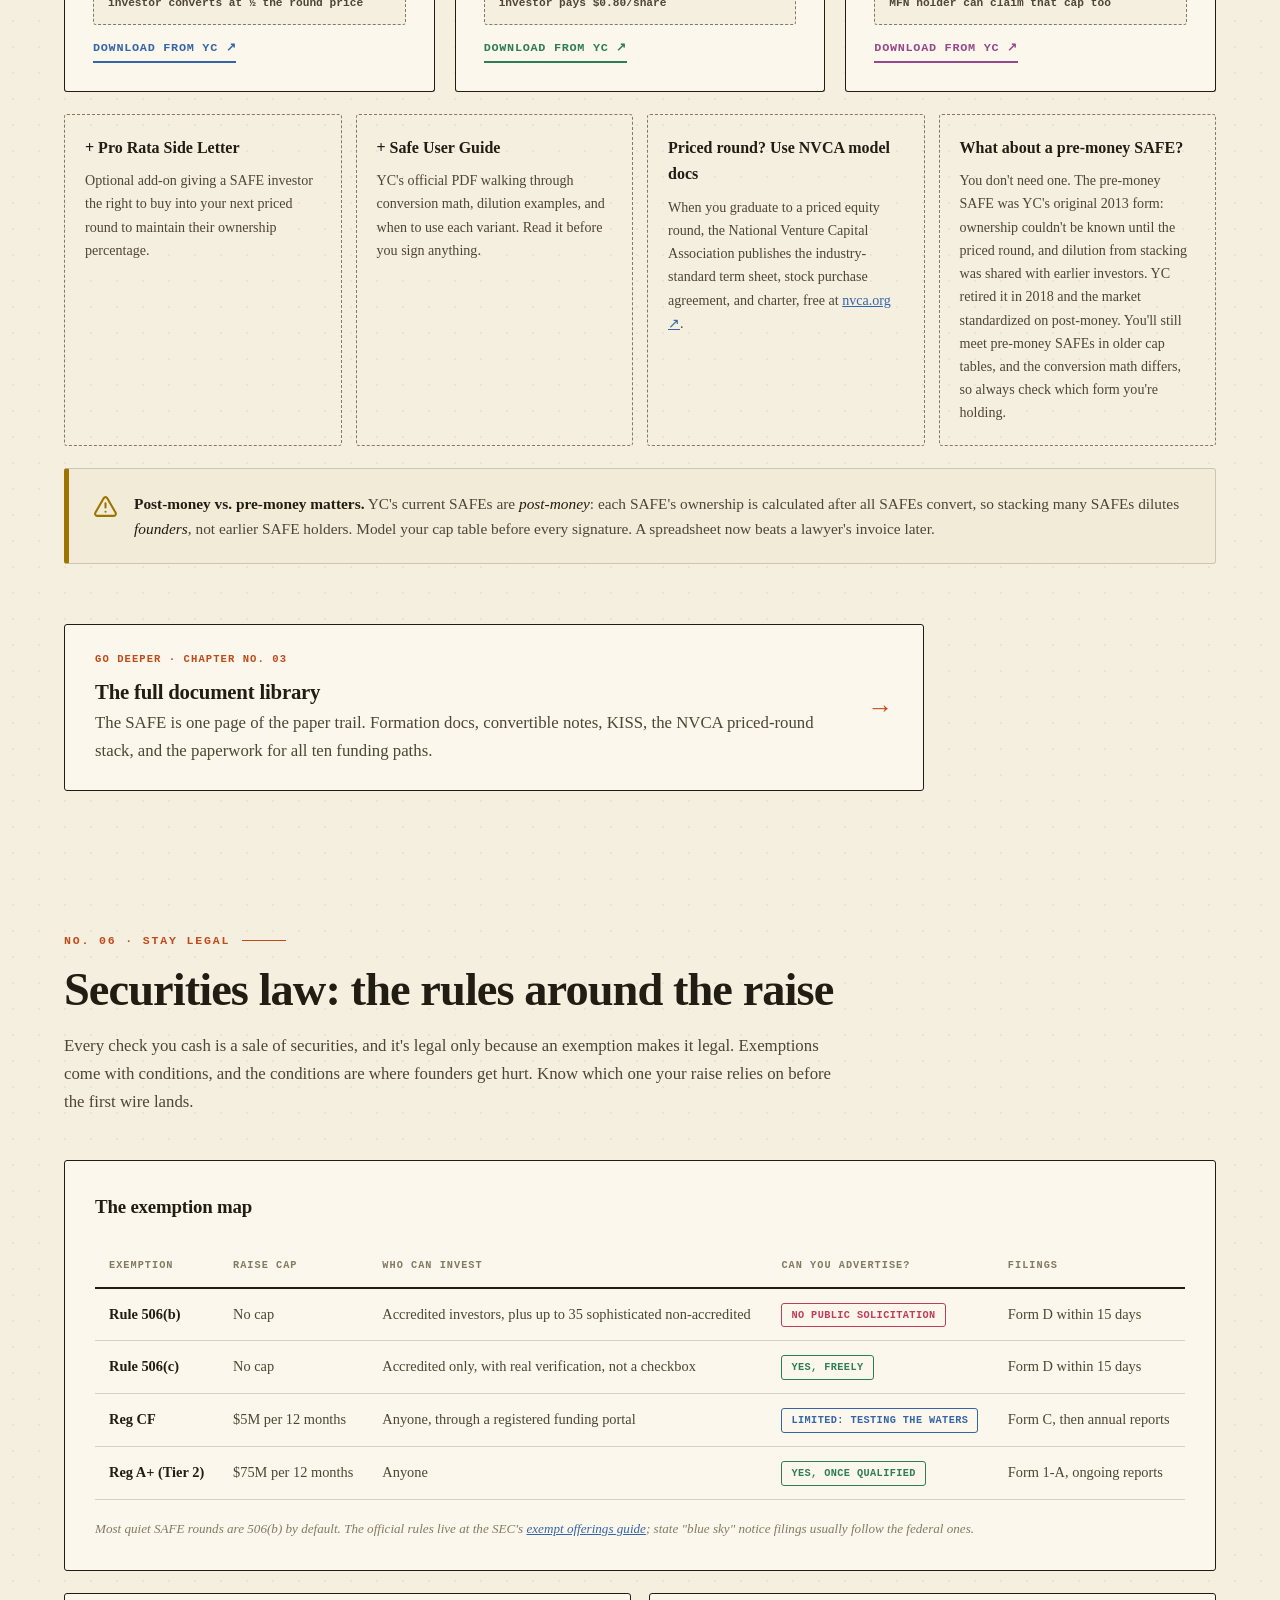
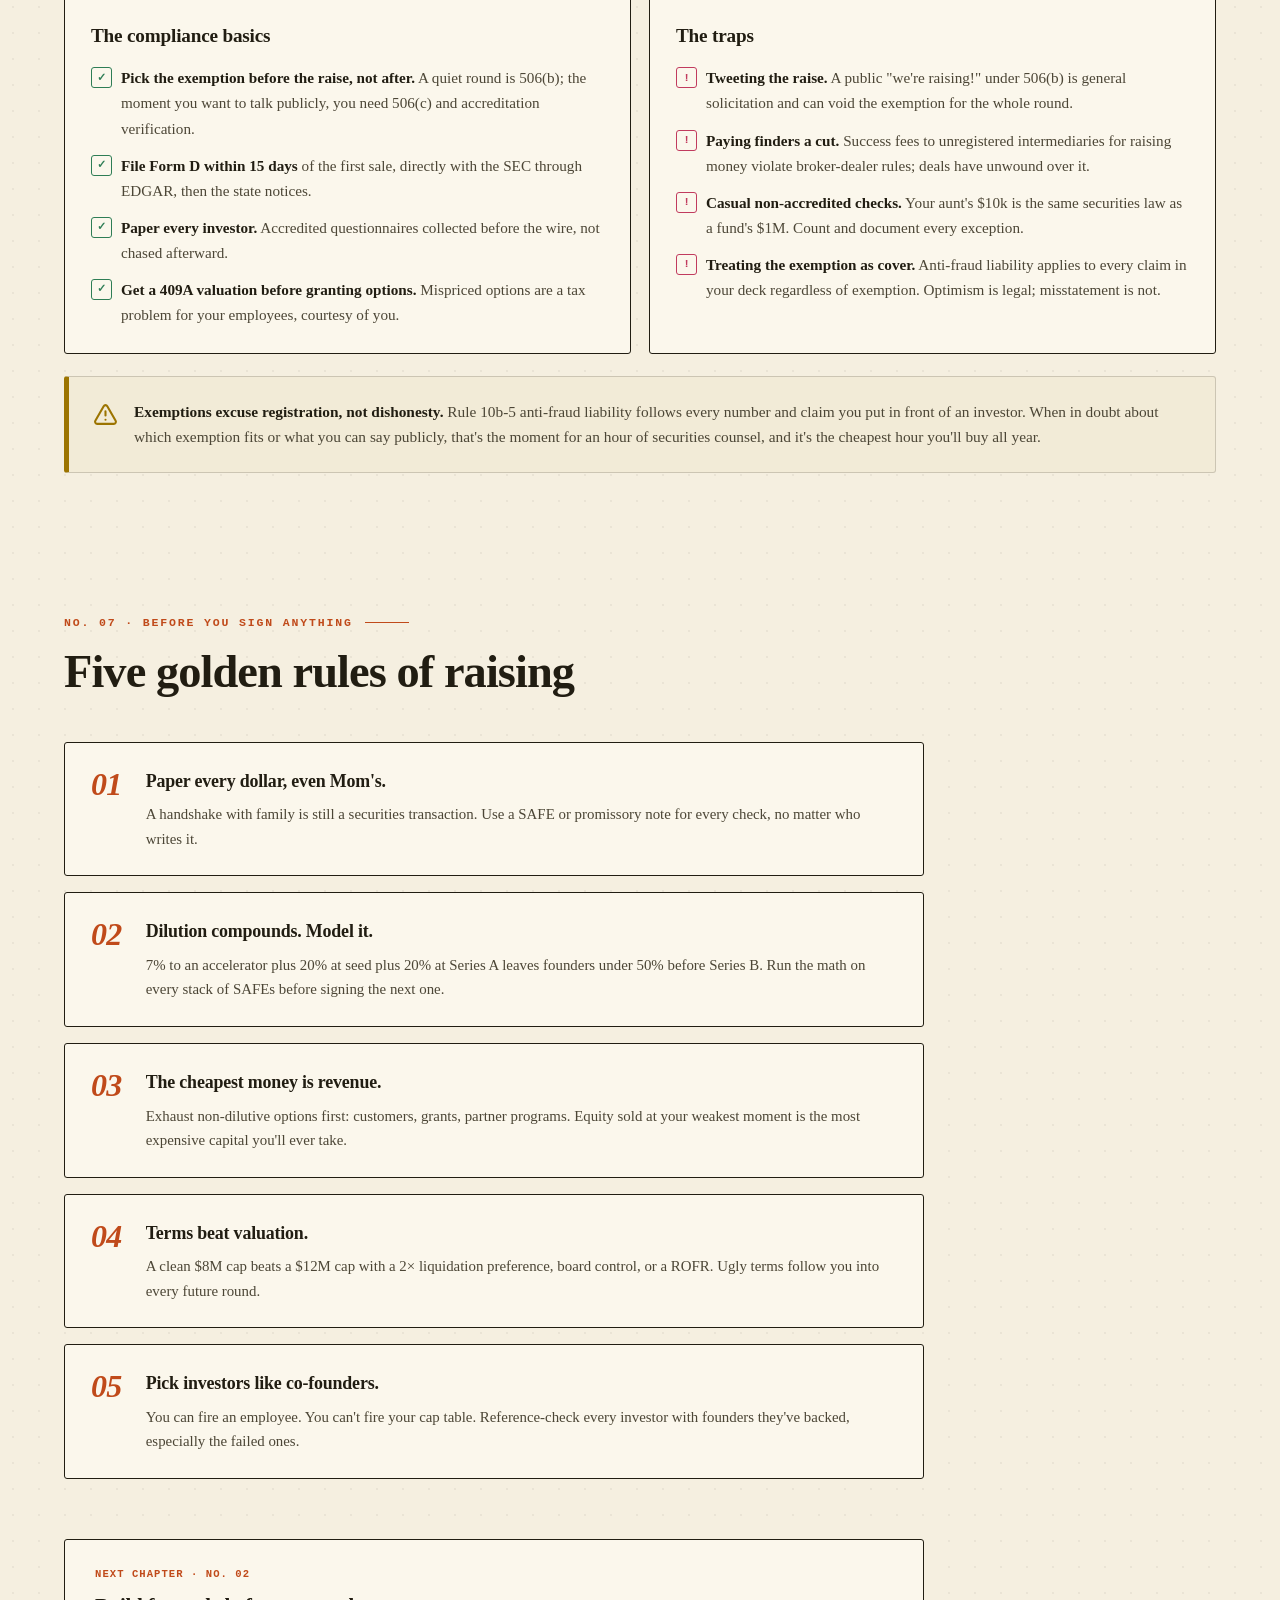
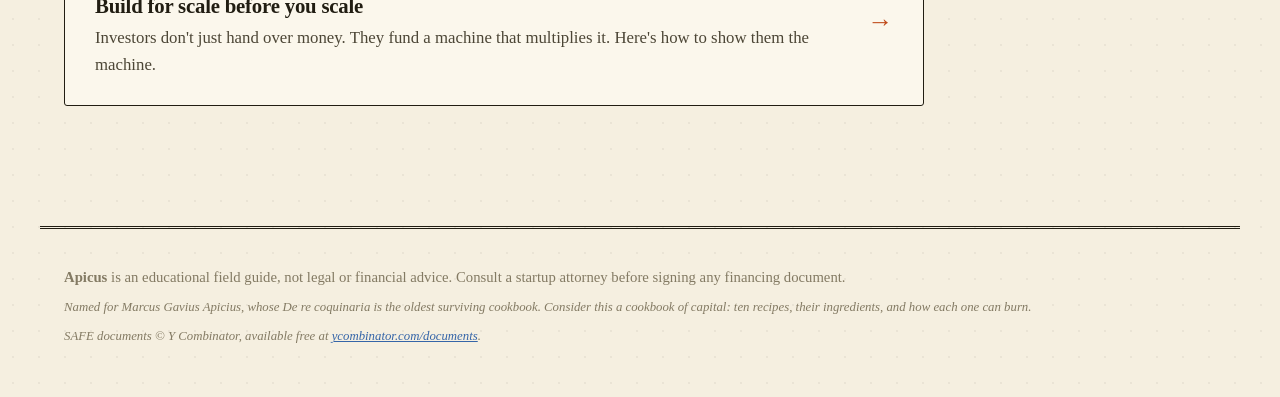
==== commit 214dba42: "Reorder page navigation; drop built-with footer credit Nav order on all pages is now: Funding Guide," ====
--- a/index.html
+++ b/index.html
@@ -21,10 +21,10 @@
       </a>
       <nav class="nav-pages" aria-label="Pages">
         <a class="page-link" href="index.html" aria-current="page">Funding Guide</a>
+        <a class="page-link" href="compliance.html">Compliance</a>
+        <a class="page-link" href="board.html">Advisors &amp; Board</a>
         <a class="page-link" href="scale.html">Scale-Ready</a>
         <a class="page-link" href="documents.html">Documents</a>
-        <a class="page-link" href="board.html">Advisors &amp; Board</a>
-        <a class="page-link" href="compliance.html">Compliance</a>
       </nav>
       <button class="nav-toggle" aria-label="Open menu" aria-expanded="false">
         <svg class="icon-open" viewBox="0 0 24 24" fill="none" stroke="currentColor" stroke-width="2.5" stroke-linecap="round"><path d="M4 6h16"/><path d="M4 12h16"/><path d="M4 18h16"/></svg>
@@ -401,7 +401,7 @@
   <footer class="footer">
     <p><strong>Apicus</strong> is an educational field guide, not legal or financial advice. Consult a startup attorney before signing any financing document.</p>
     <p class="footer-fine">Named for Marcus Gavius Apicius, whose <em>De re coquinaria</em> is the oldest surviving cookbook. Consider this a cookbook of capital: ten recipes, their ingredients, and how each one can burn.</p>
-    <p class="footer-fine">SAFE documents &copy; Y Combinator, available free at <a href="https://www.ycombinator.com/documents" target="_blank" rel="noopener">ycombinator.com/documents</a>. Built with HTML5, CSS &amp; vanilla JS.</p>
+    <p class="footer-fine">SAFE documents &copy; Y Combinator, available free at <a href="https://www.ycombinator.com/documents" target="_blank" rel="noopener">ycombinator.com/documents</a>.</p>
   </footer>
 
   <!-- ================= MODAL ================= -->
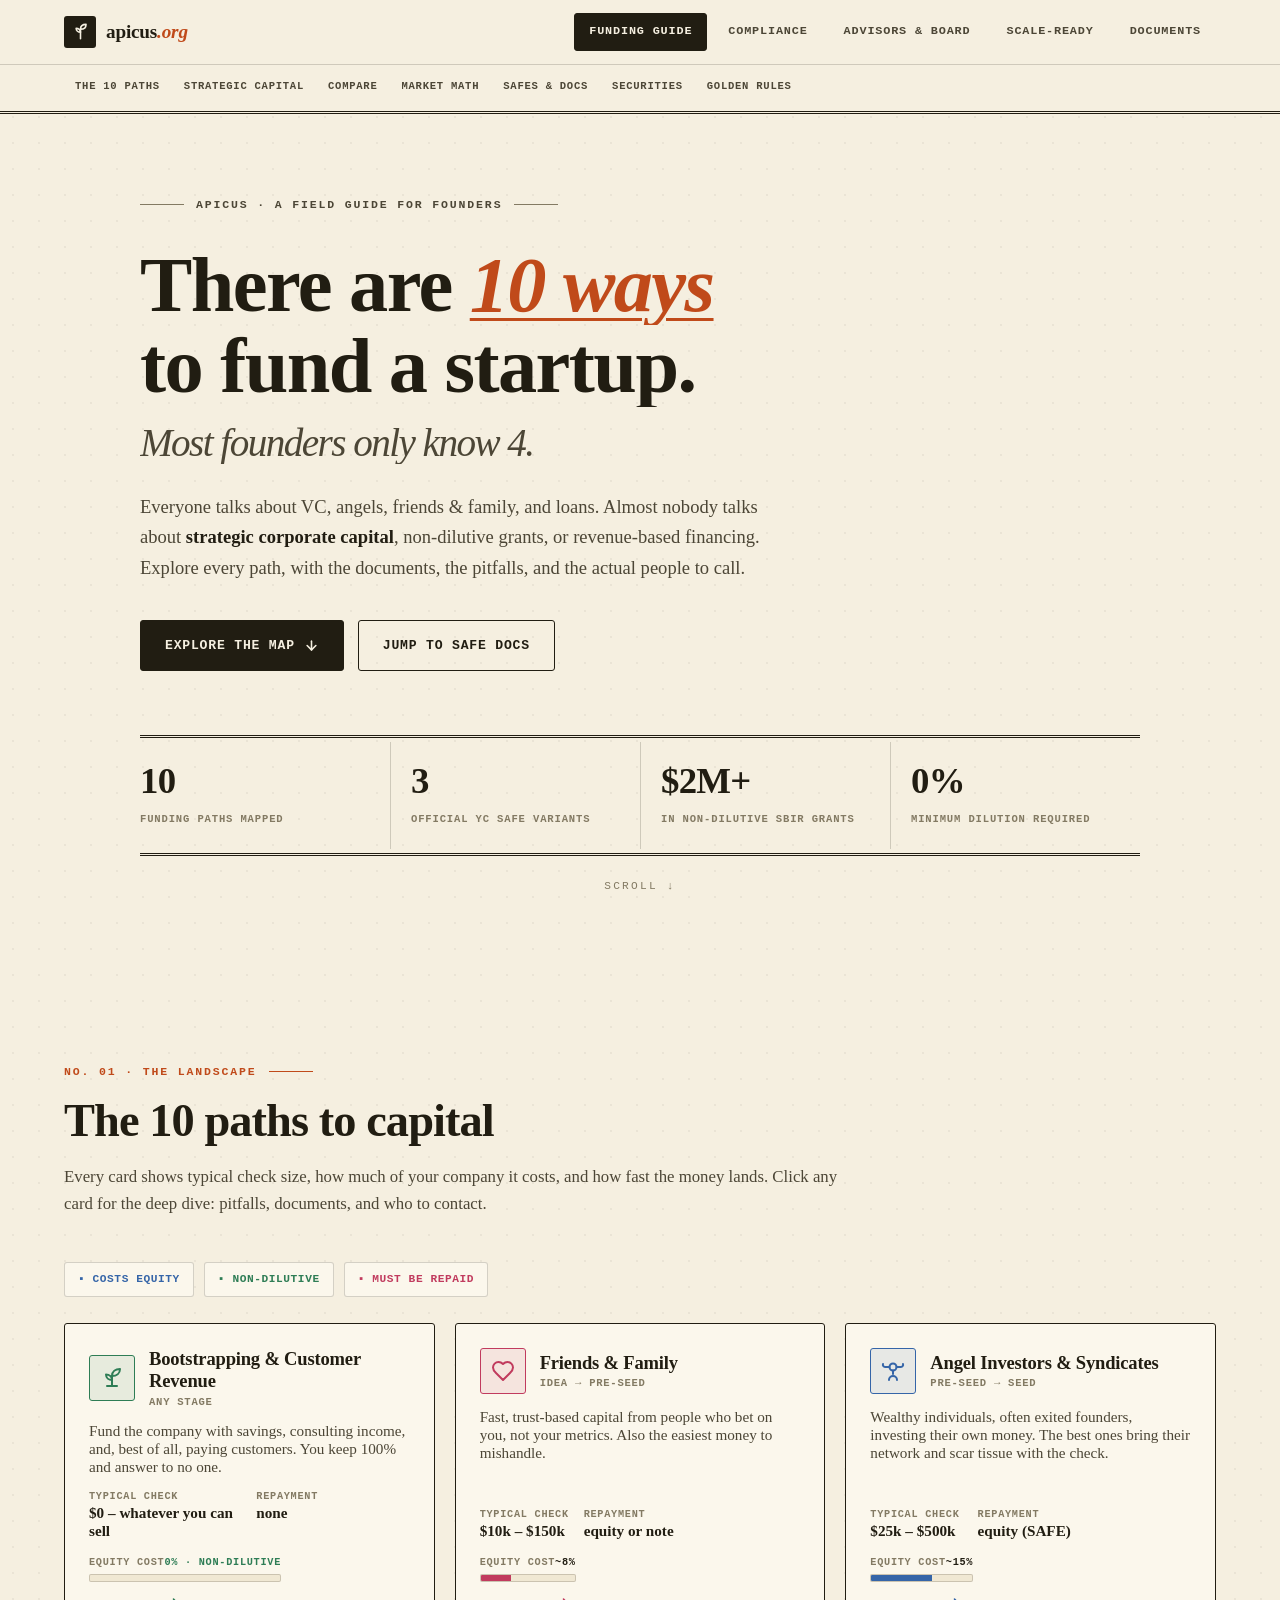
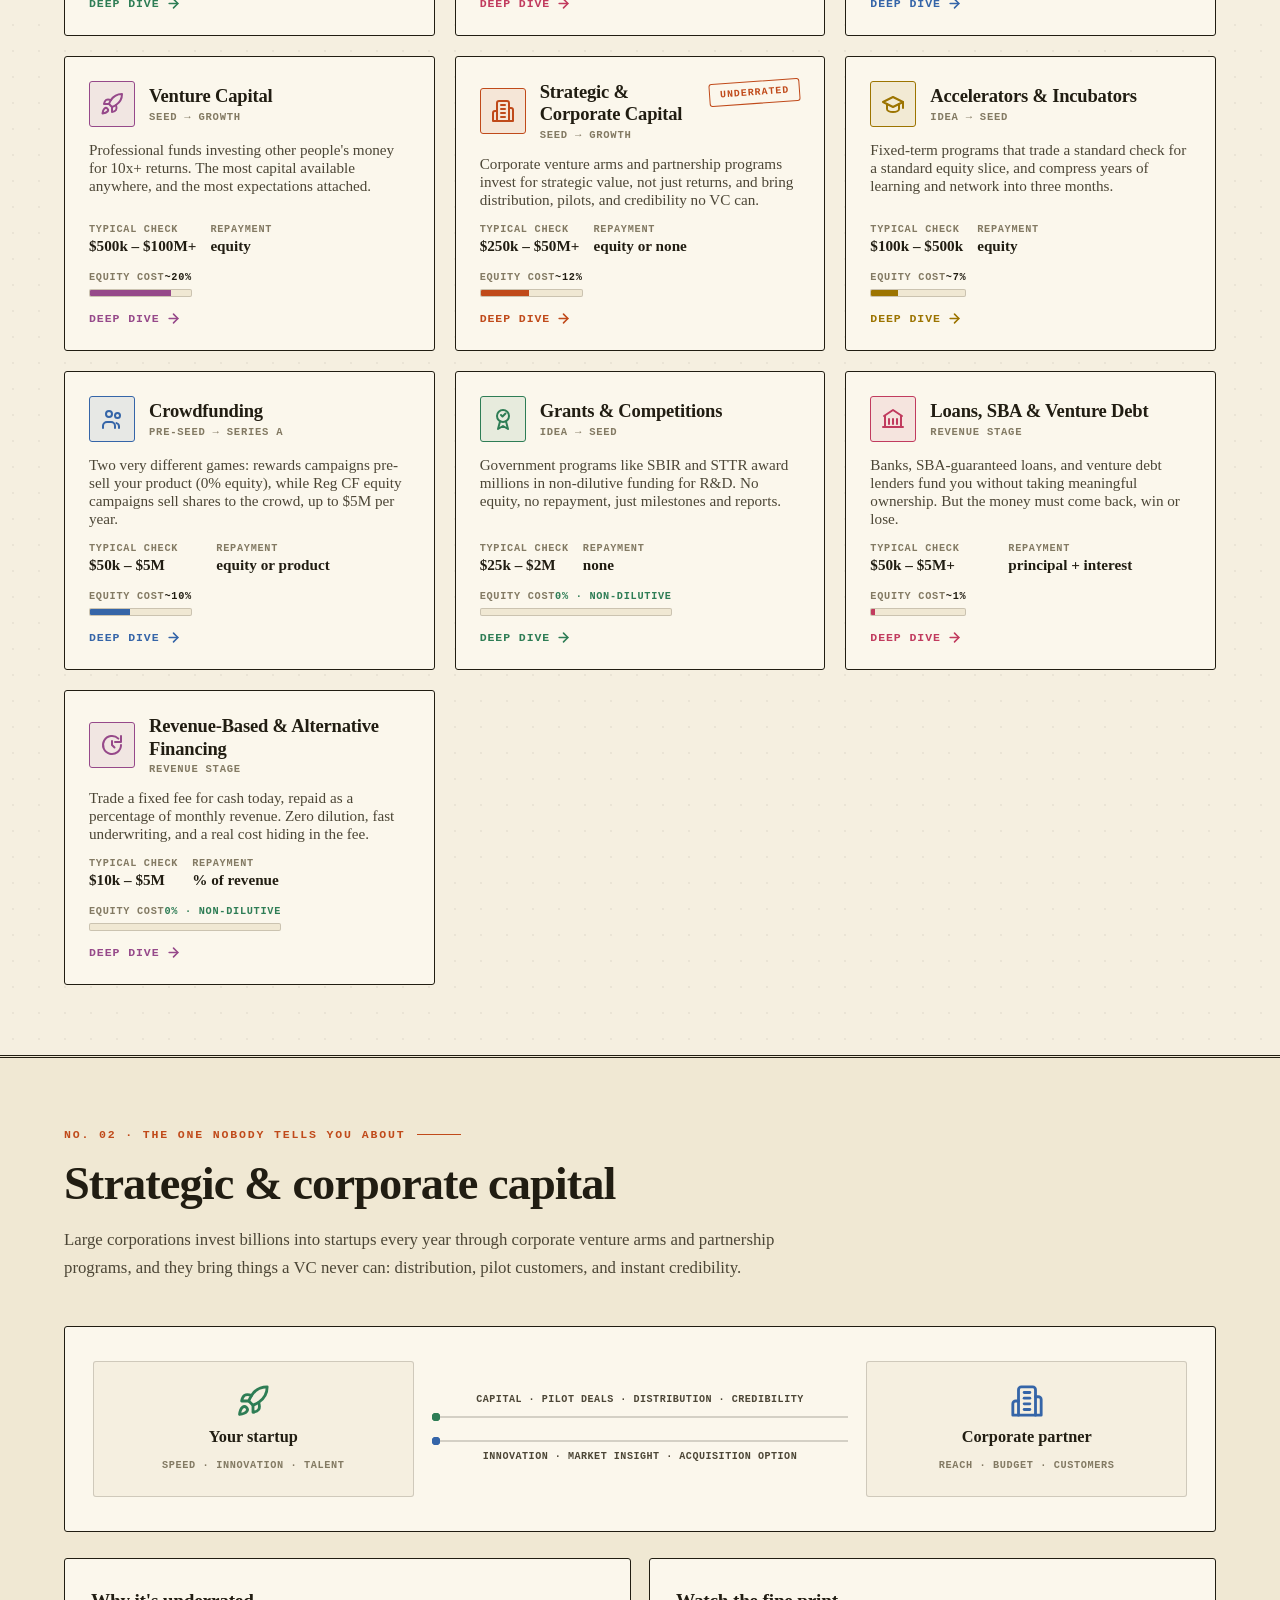
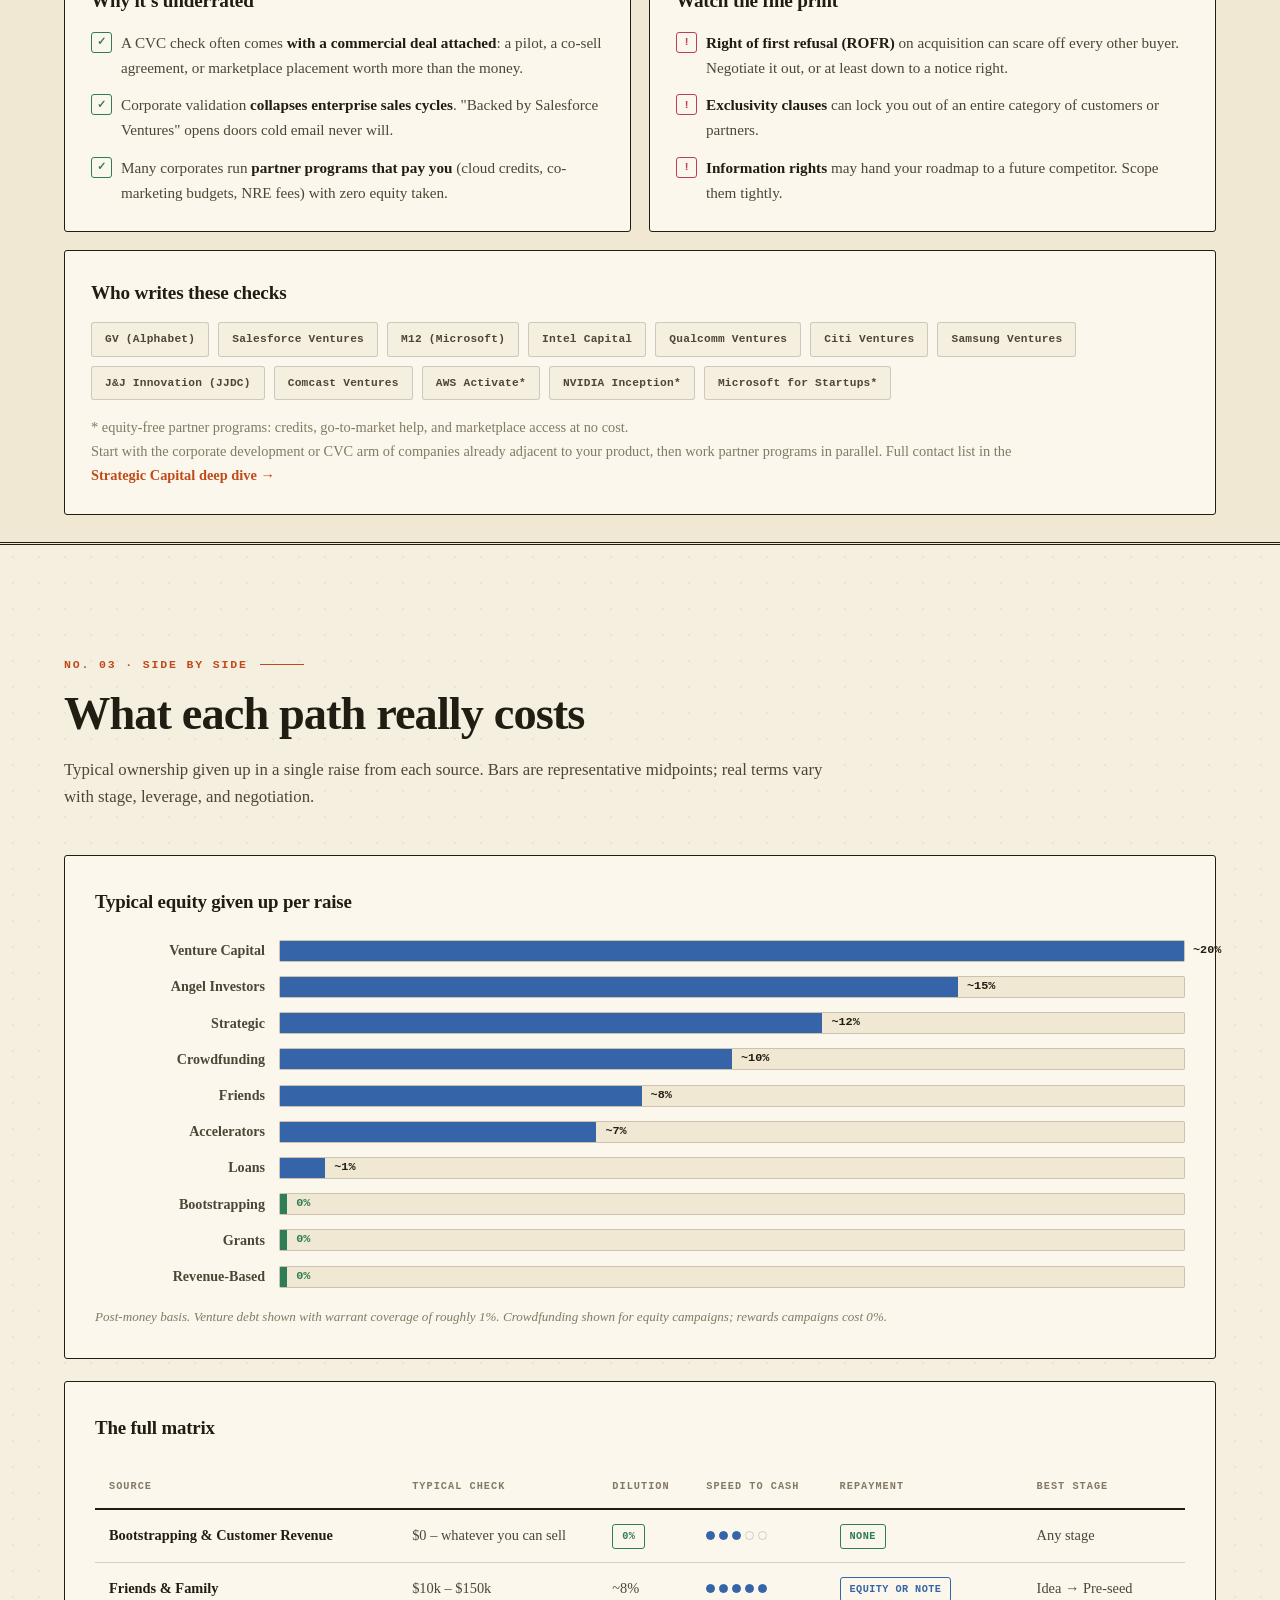
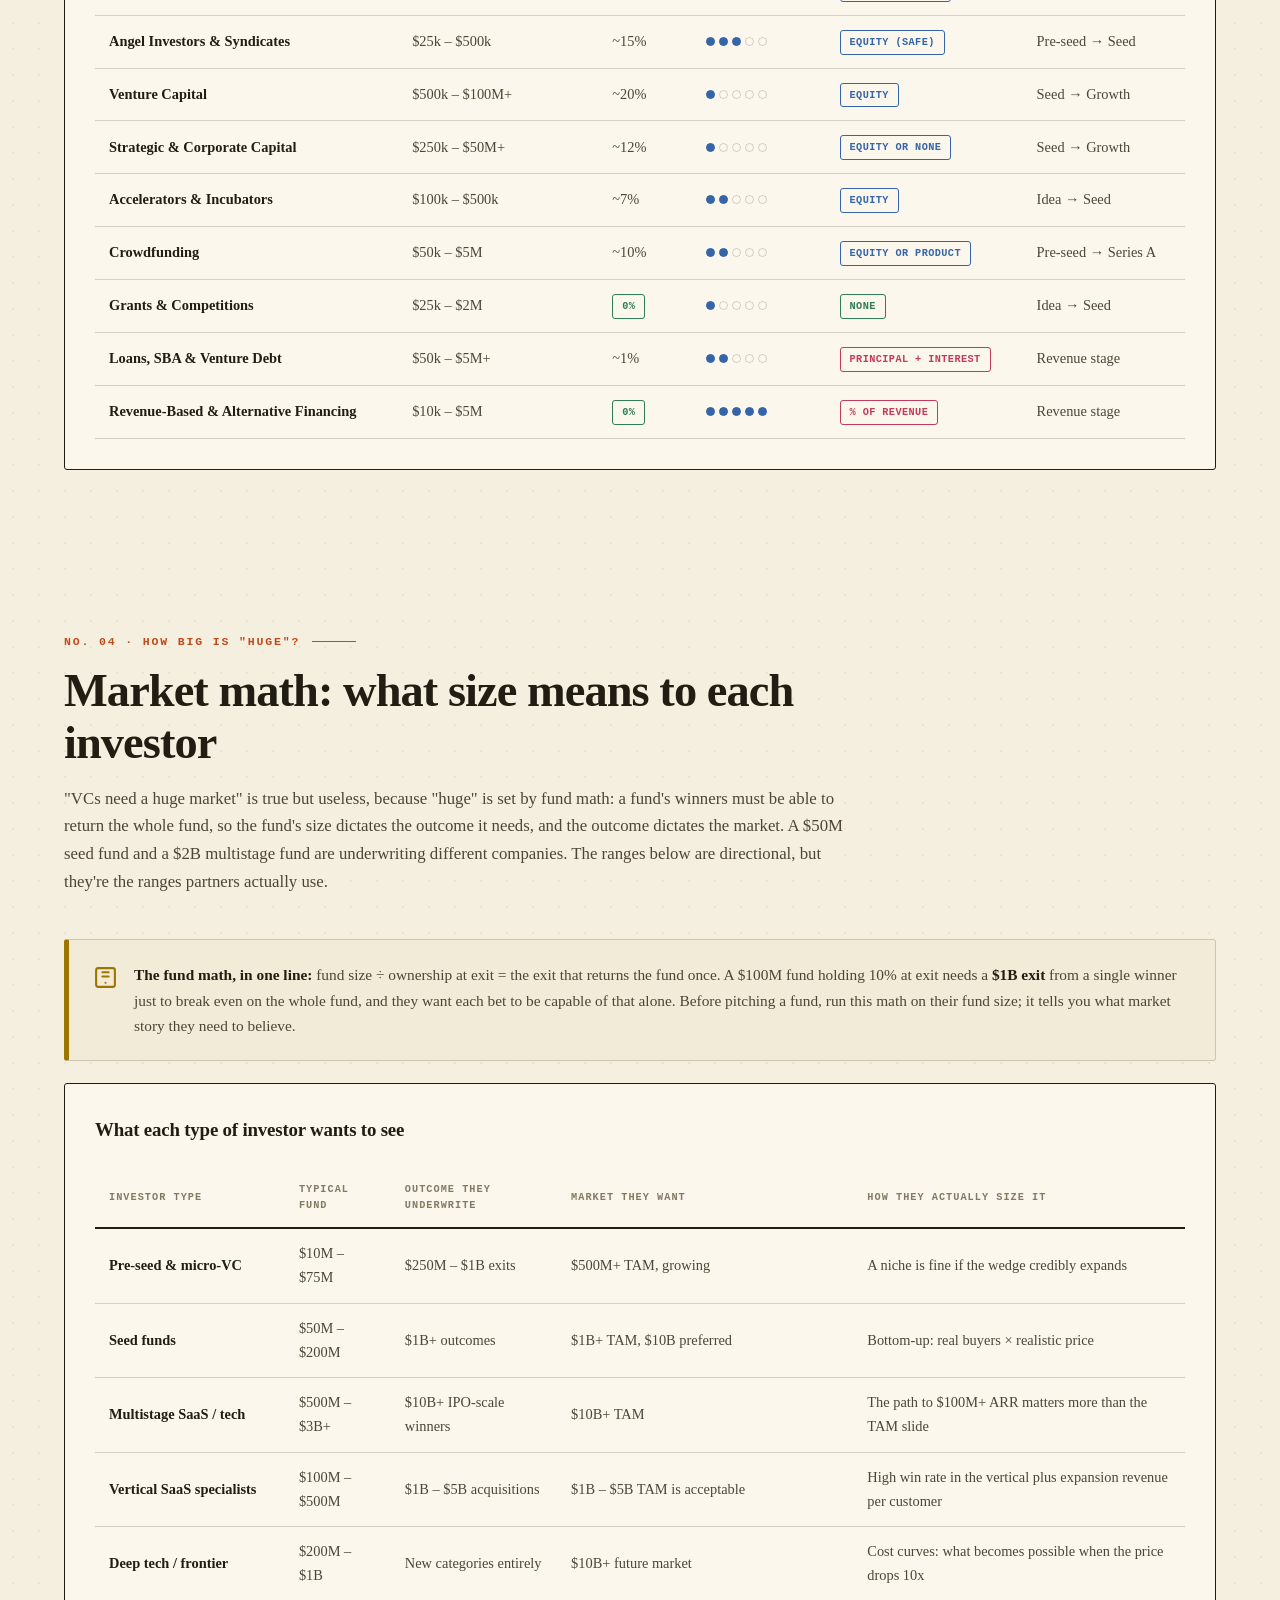
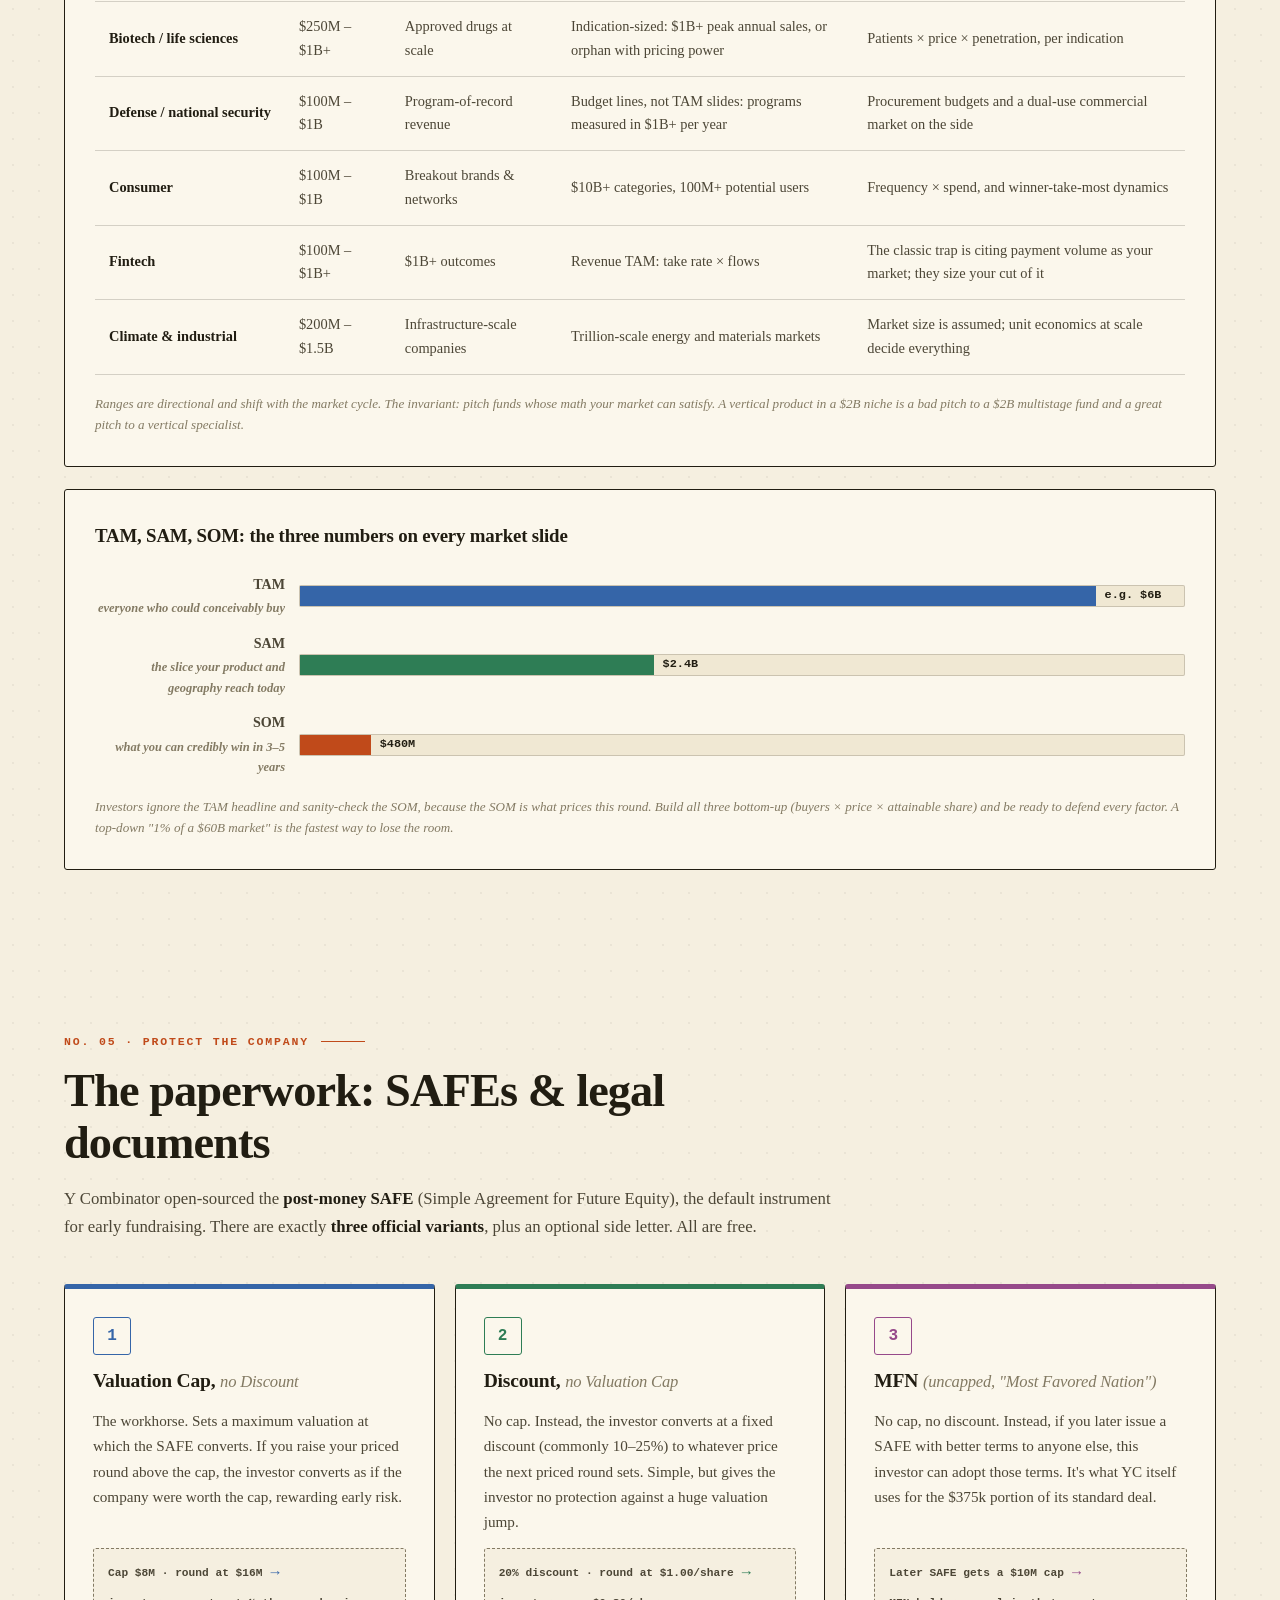
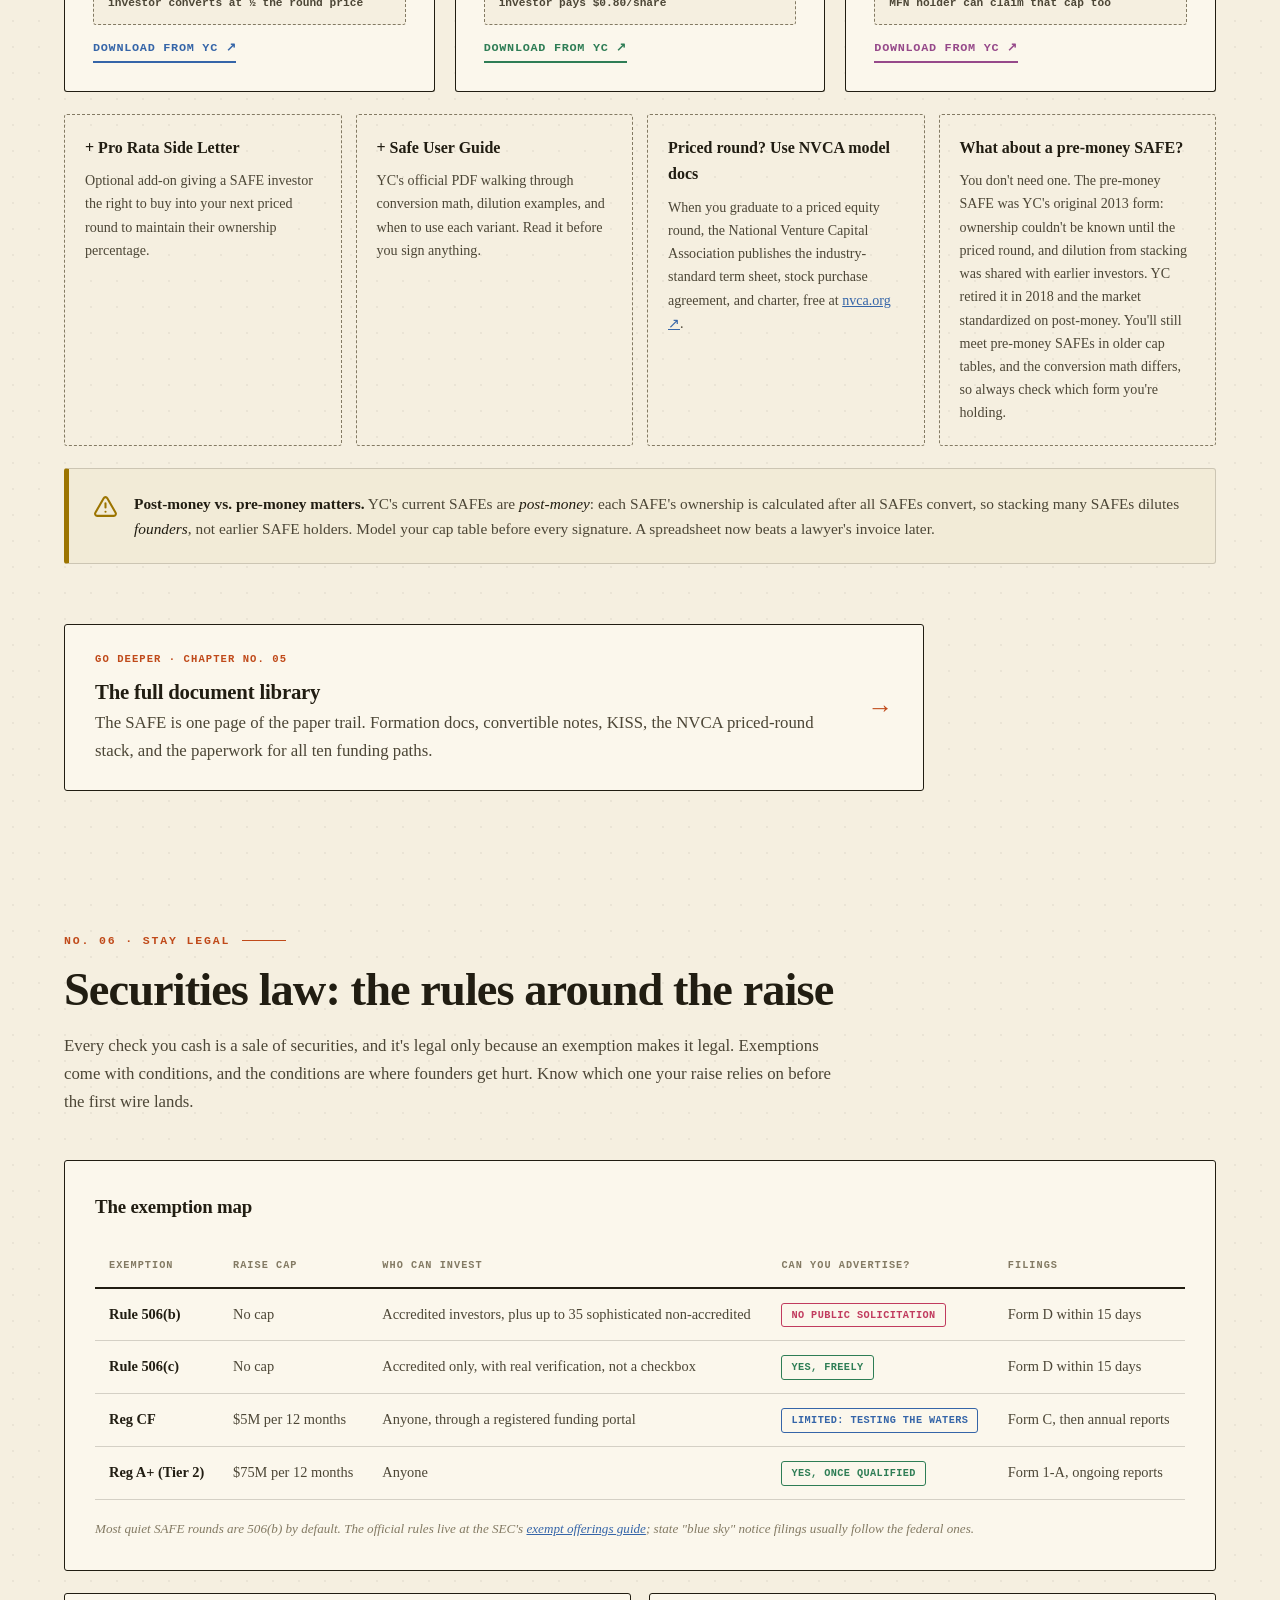
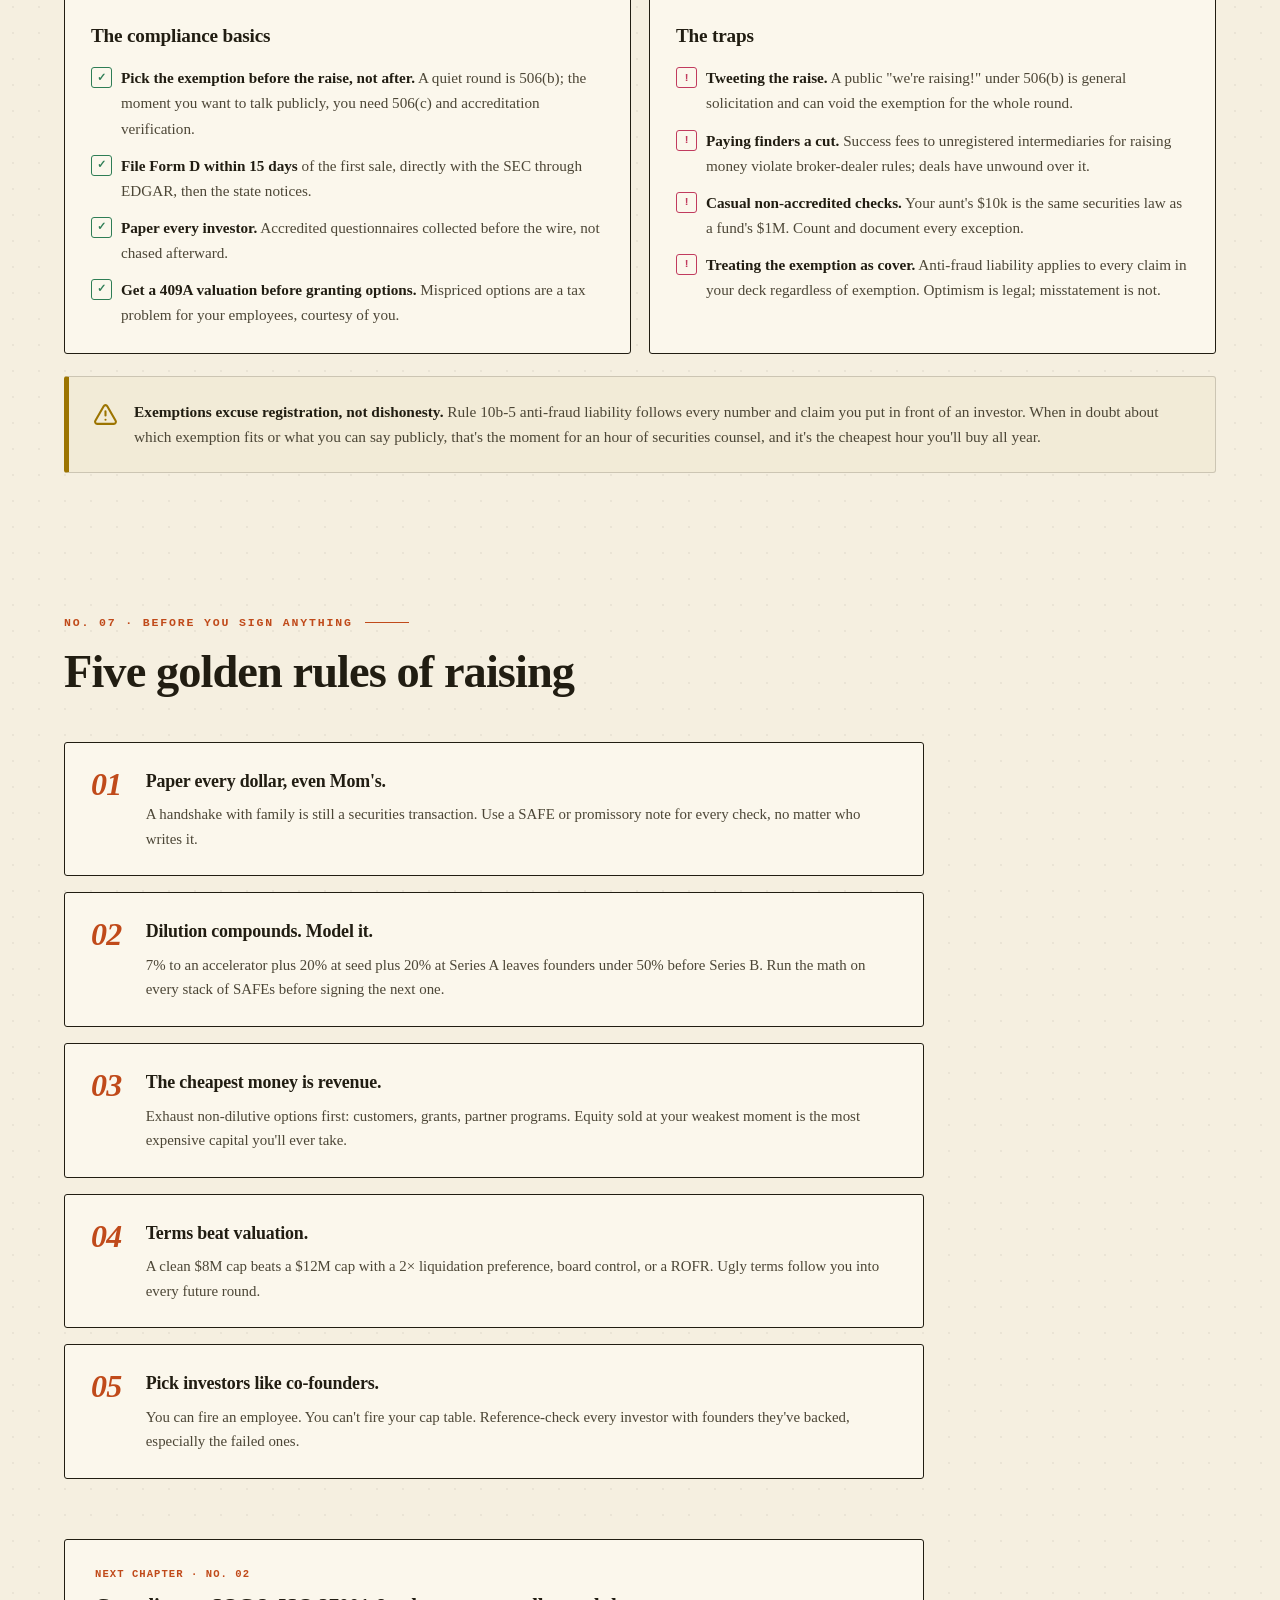
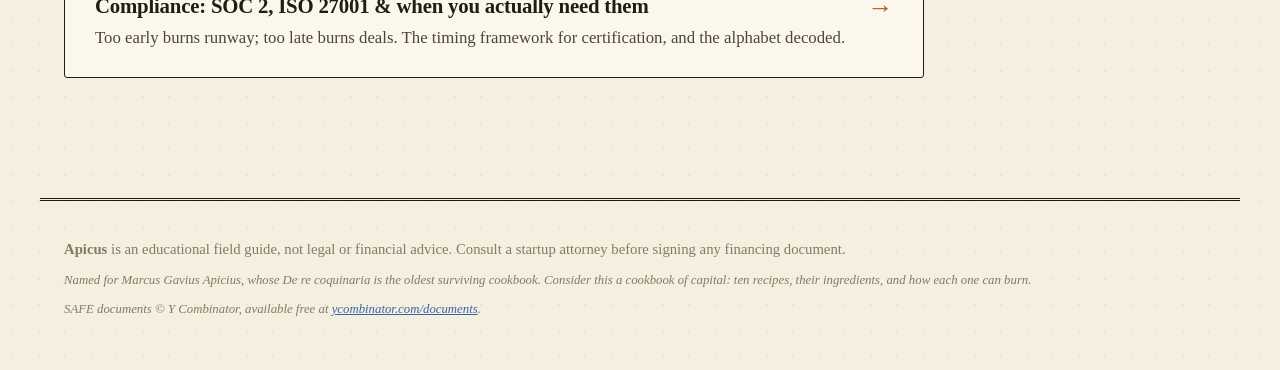
==== commit 88c9e1f6: "Renumber chapters and rewire next/previous cards to match nav order The reading flow now follows the" ====
--- a/index.html
+++ b/index.html
@@ -312,7 +312,7 @@
 
       <a class="chapter-link reveal" href="documents.html">
         <div>
-          <span class="cl-kicker">Go deeper · Chapter No. 03</span>
+          <span class="cl-kicker">Go deeper · Chapter No. 05</span>
           <h3>The full document library</h3>
           <p class="section-sub">The SAFE is one page of the paper trail. Formation docs, convertible notes, KISS, the NVCA priced-round stack, and the paperwork for all ten funding paths.</p>
         </div>
@@ -387,11 +387,11 @@
         <li class="reveal"><span class="rule-num">05</span><div><h3>Pick investors like co-founders.</h3><p>You can fire an employee. You can't fire your cap table. Reference-check every investor with founders they've backed, especially the failed ones.</p></div></li>
       </ol>
 
-      <a class="chapter-link reveal" href="scale.html">
+      <a class="chapter-link reveal" href="compliance.html">
         <div>
           <span class="cl-kicker">Next chapter · No. 02</span>
-          <h3>Build for scale before you scale</h3>
-          <p class="section-sub">Investors don't just hand over money. They fund a machine that multiplies it. Here's how to show them the machine.</p>
+          <h3>Compliance: SOC 2, ISO 27001 &amp; when you actually need them</h3>
+          <p class="section-sub">Too early burns runway; too late burns deals. The timing framework for certification, and the alphabet decoded.</p>
         </div>
         <span class="cl-arrow" aria-hidden="true">→</span>
       </a>
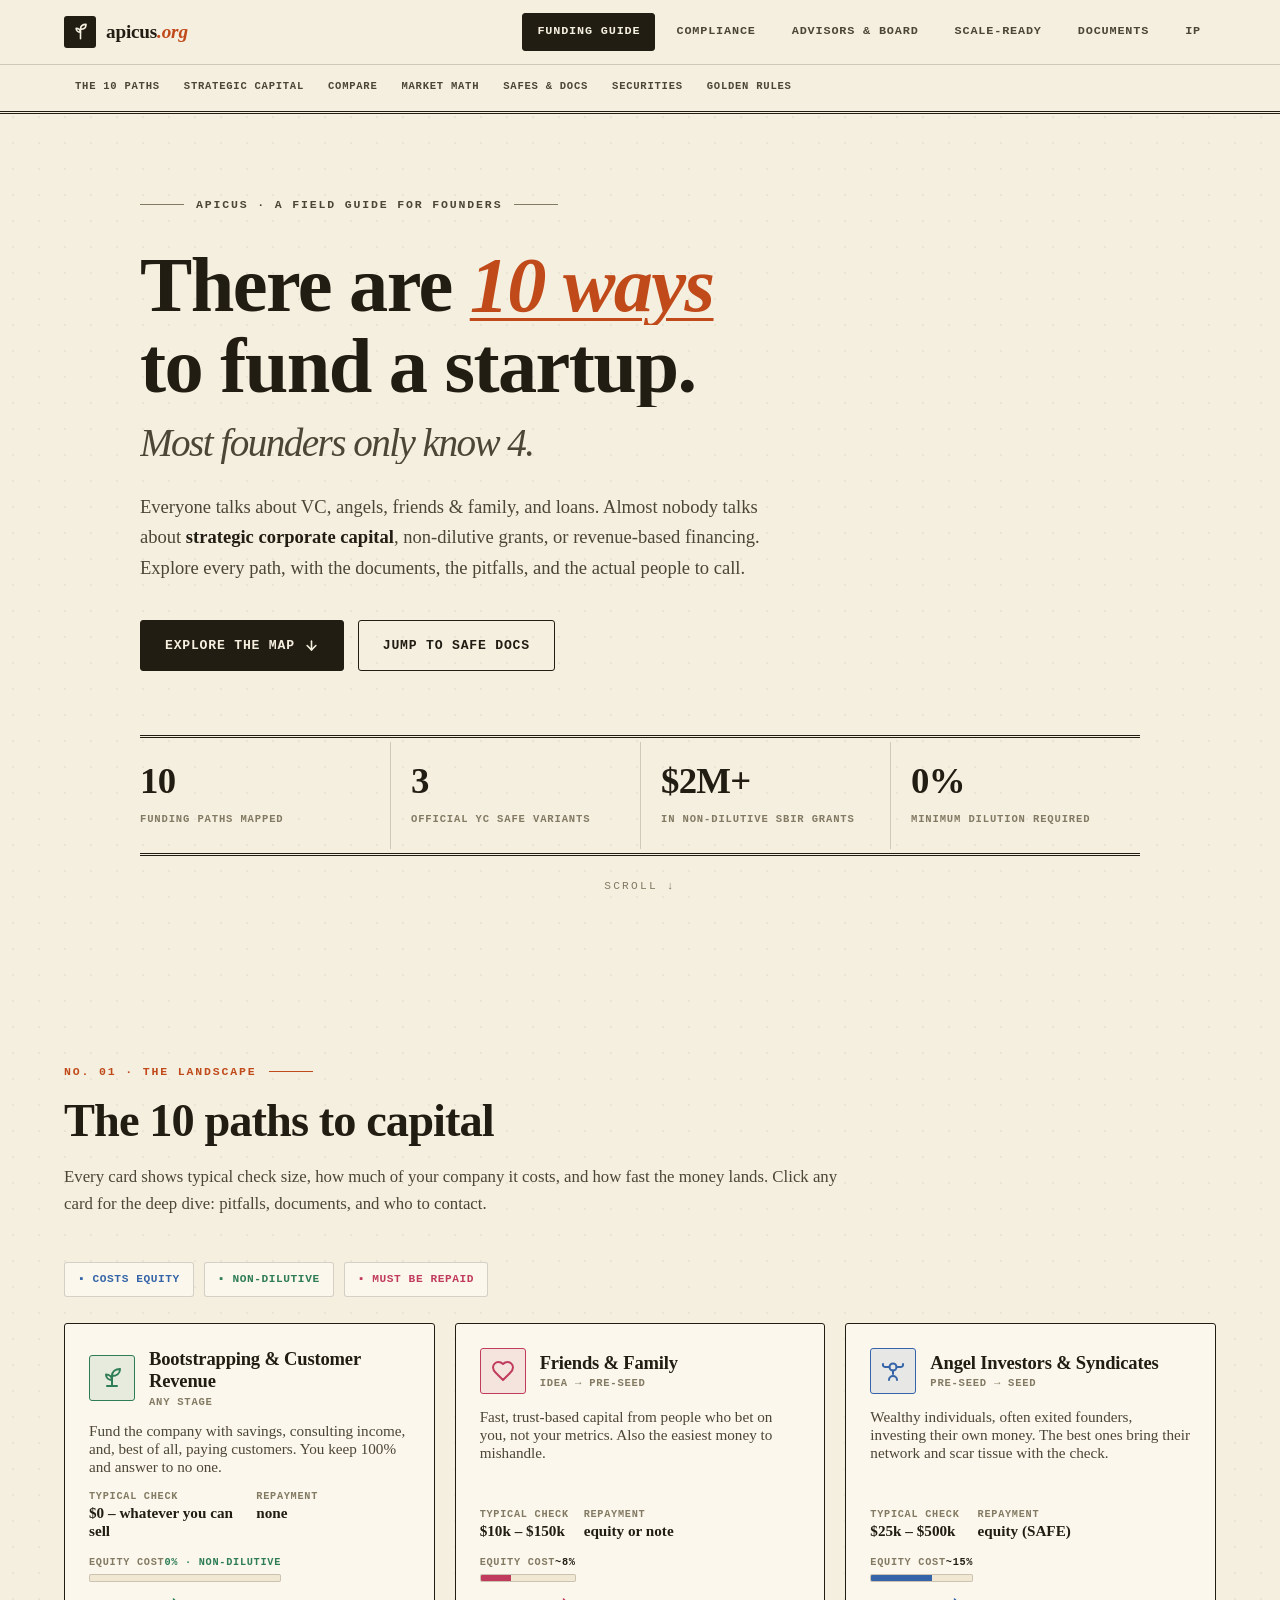
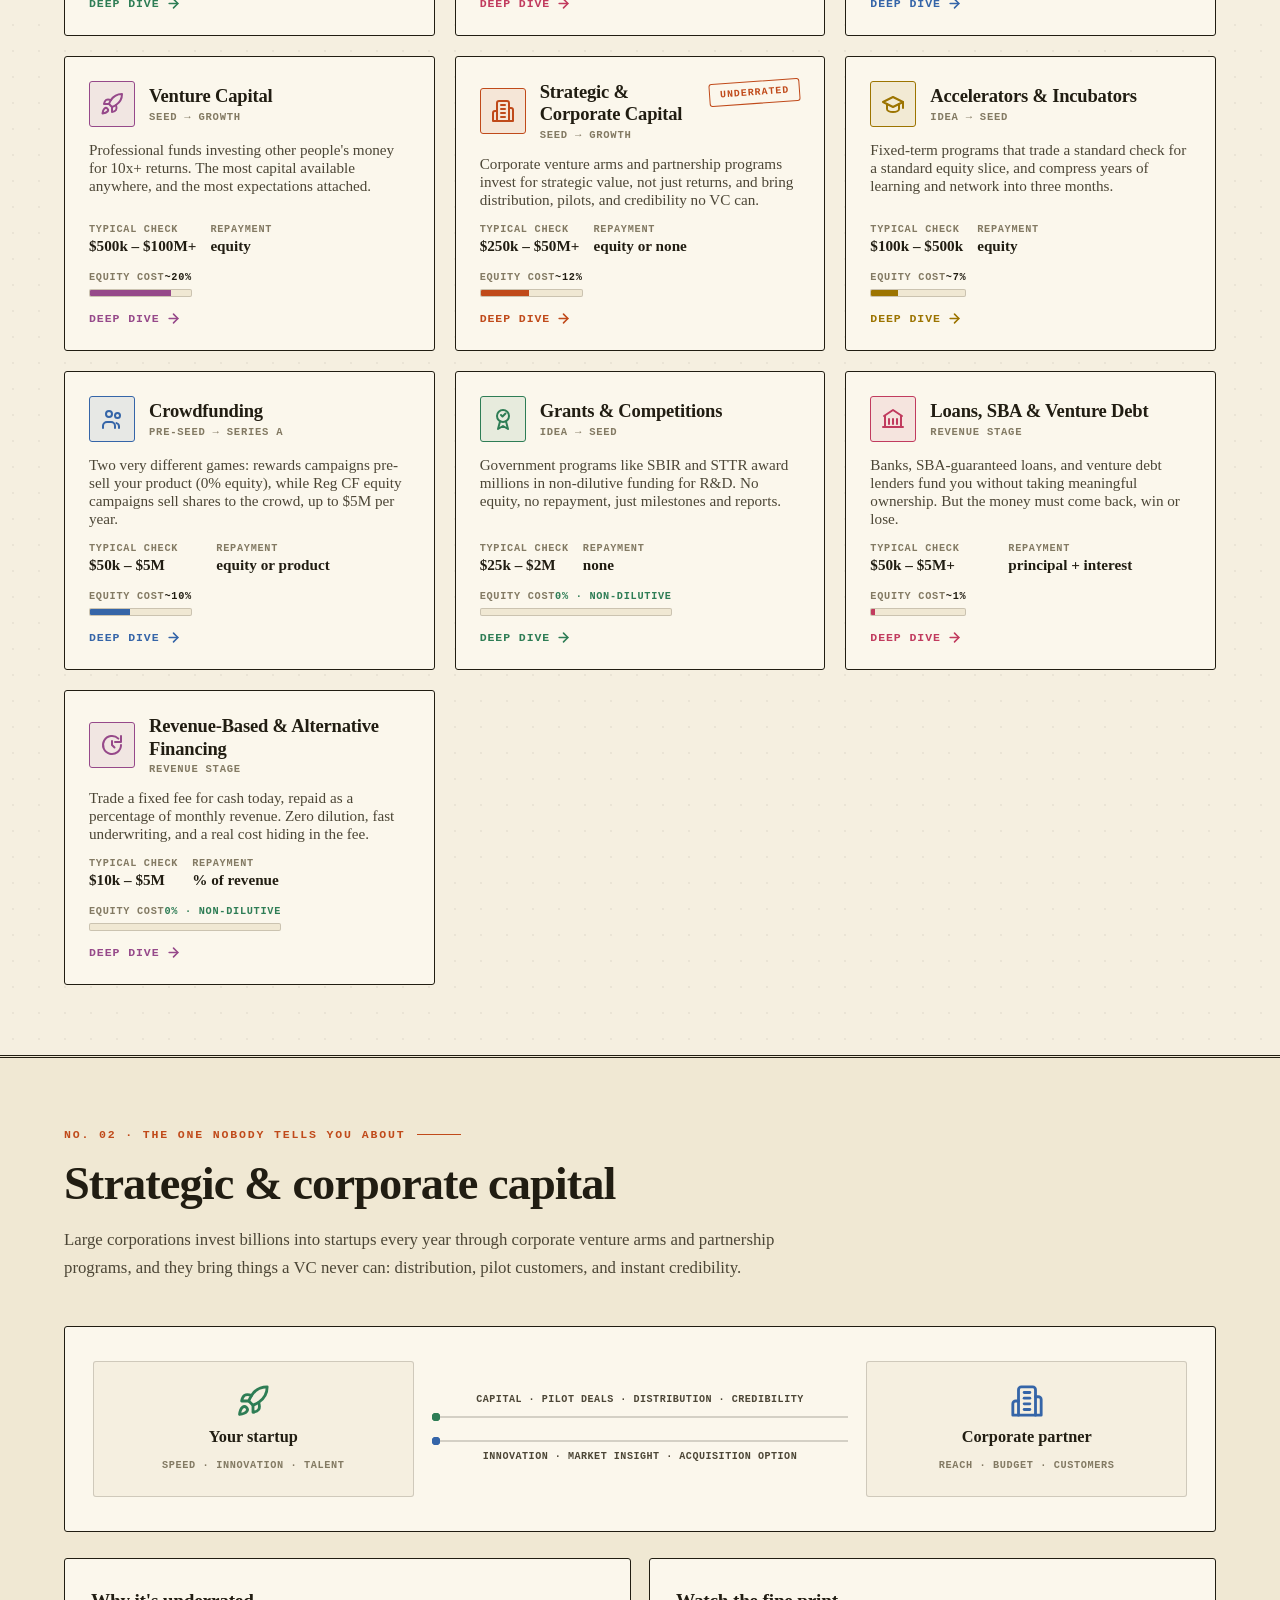
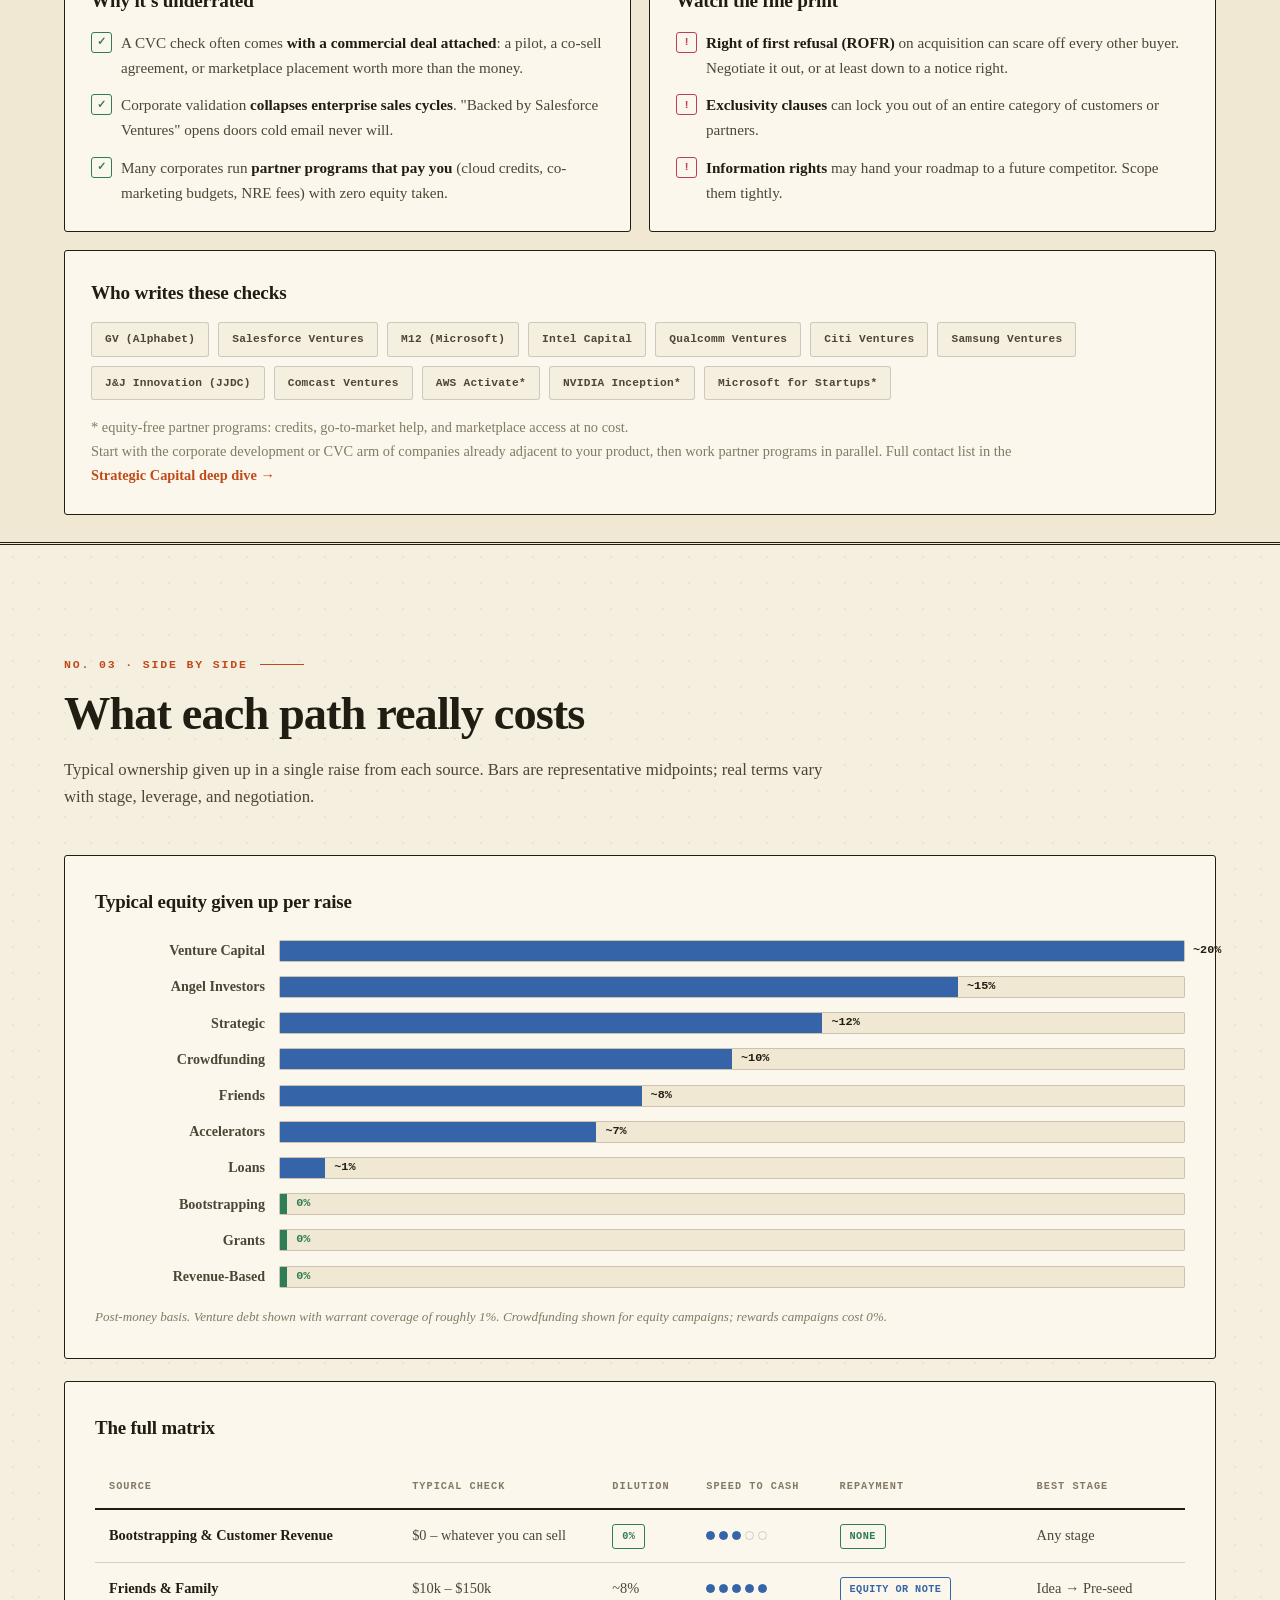
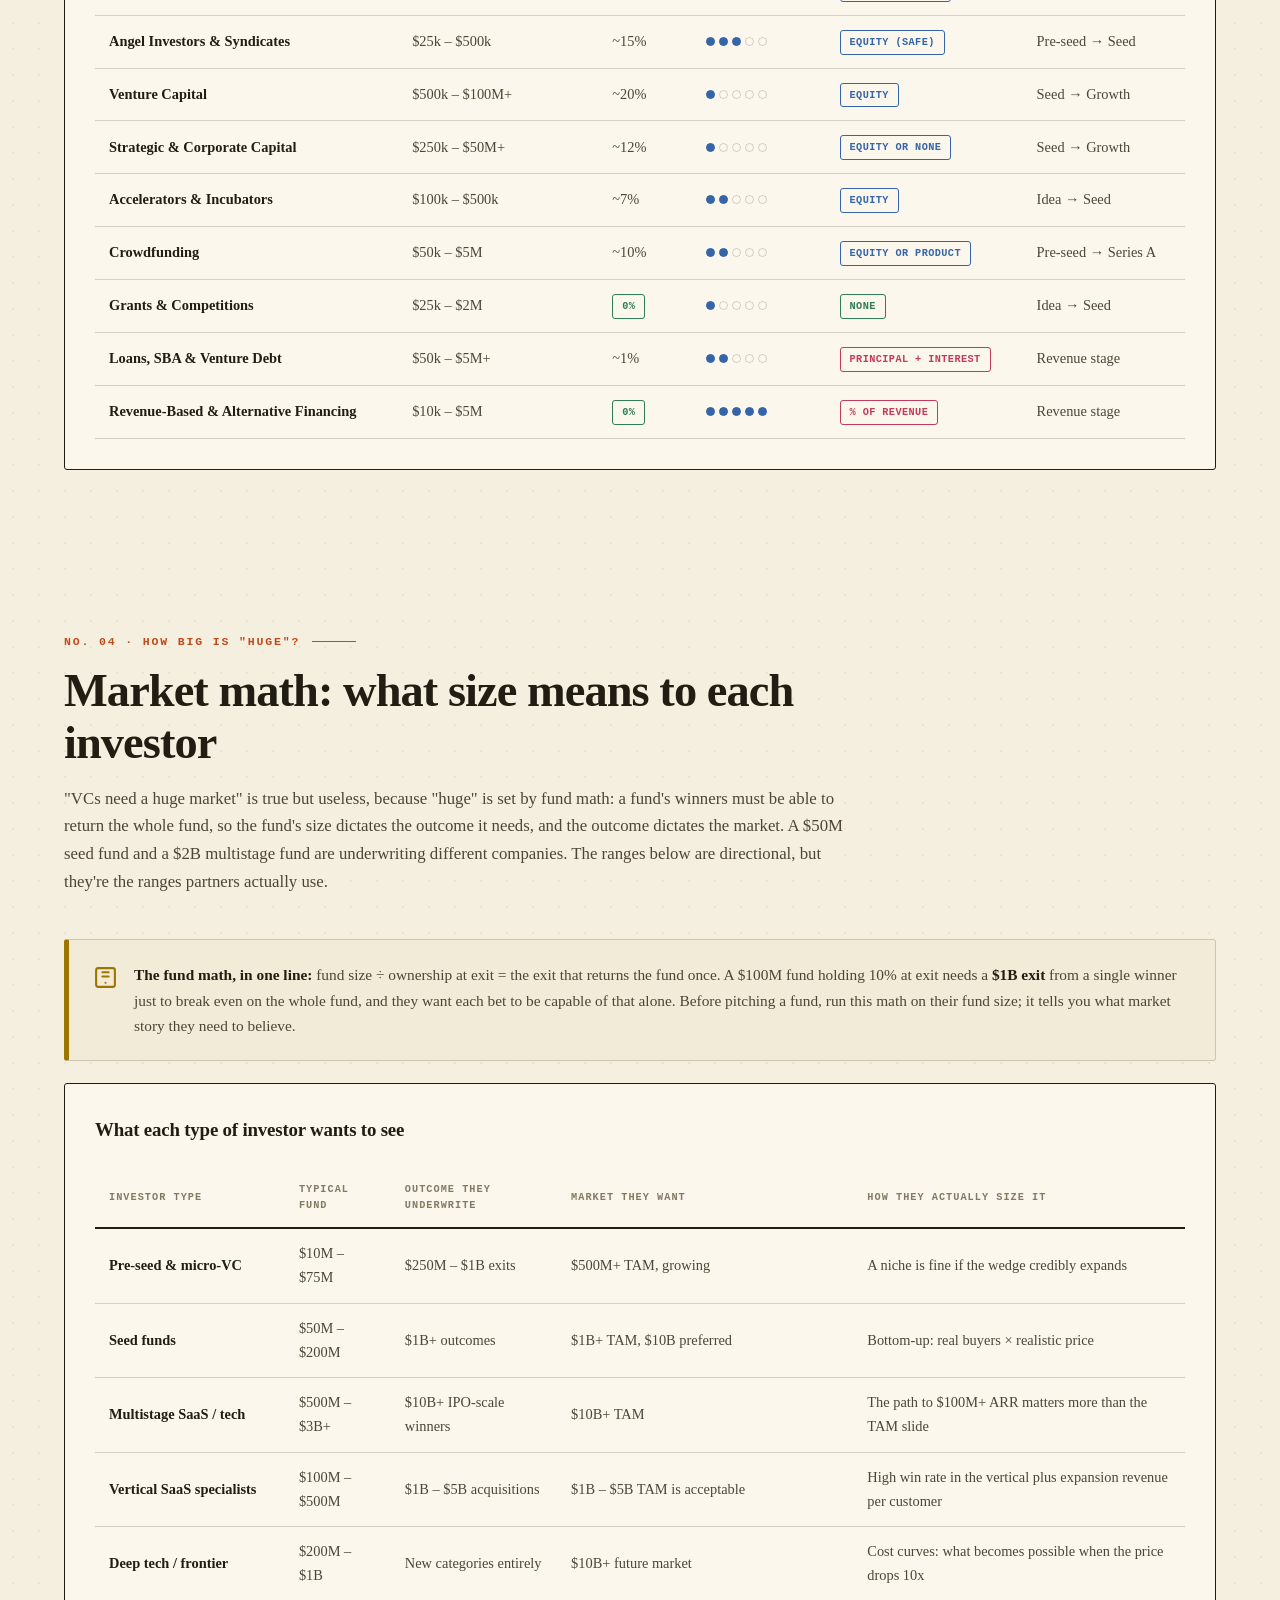
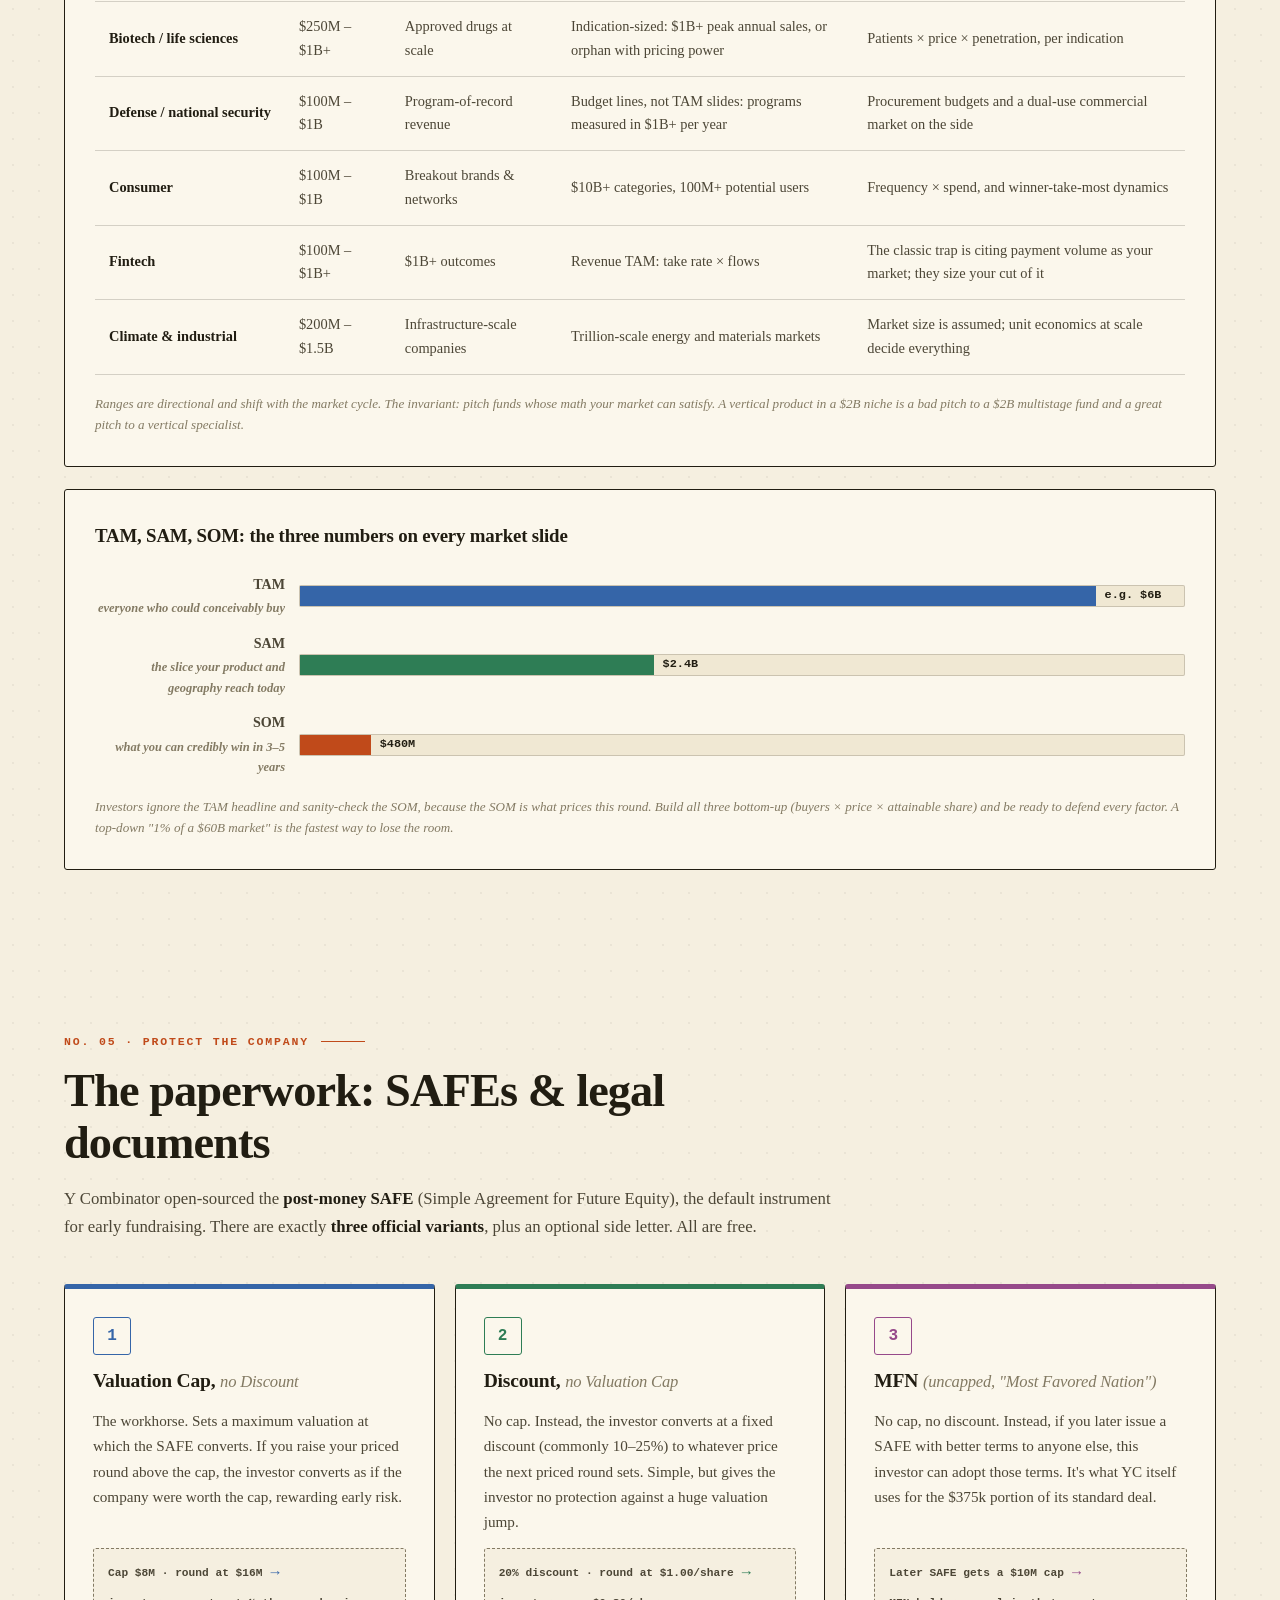
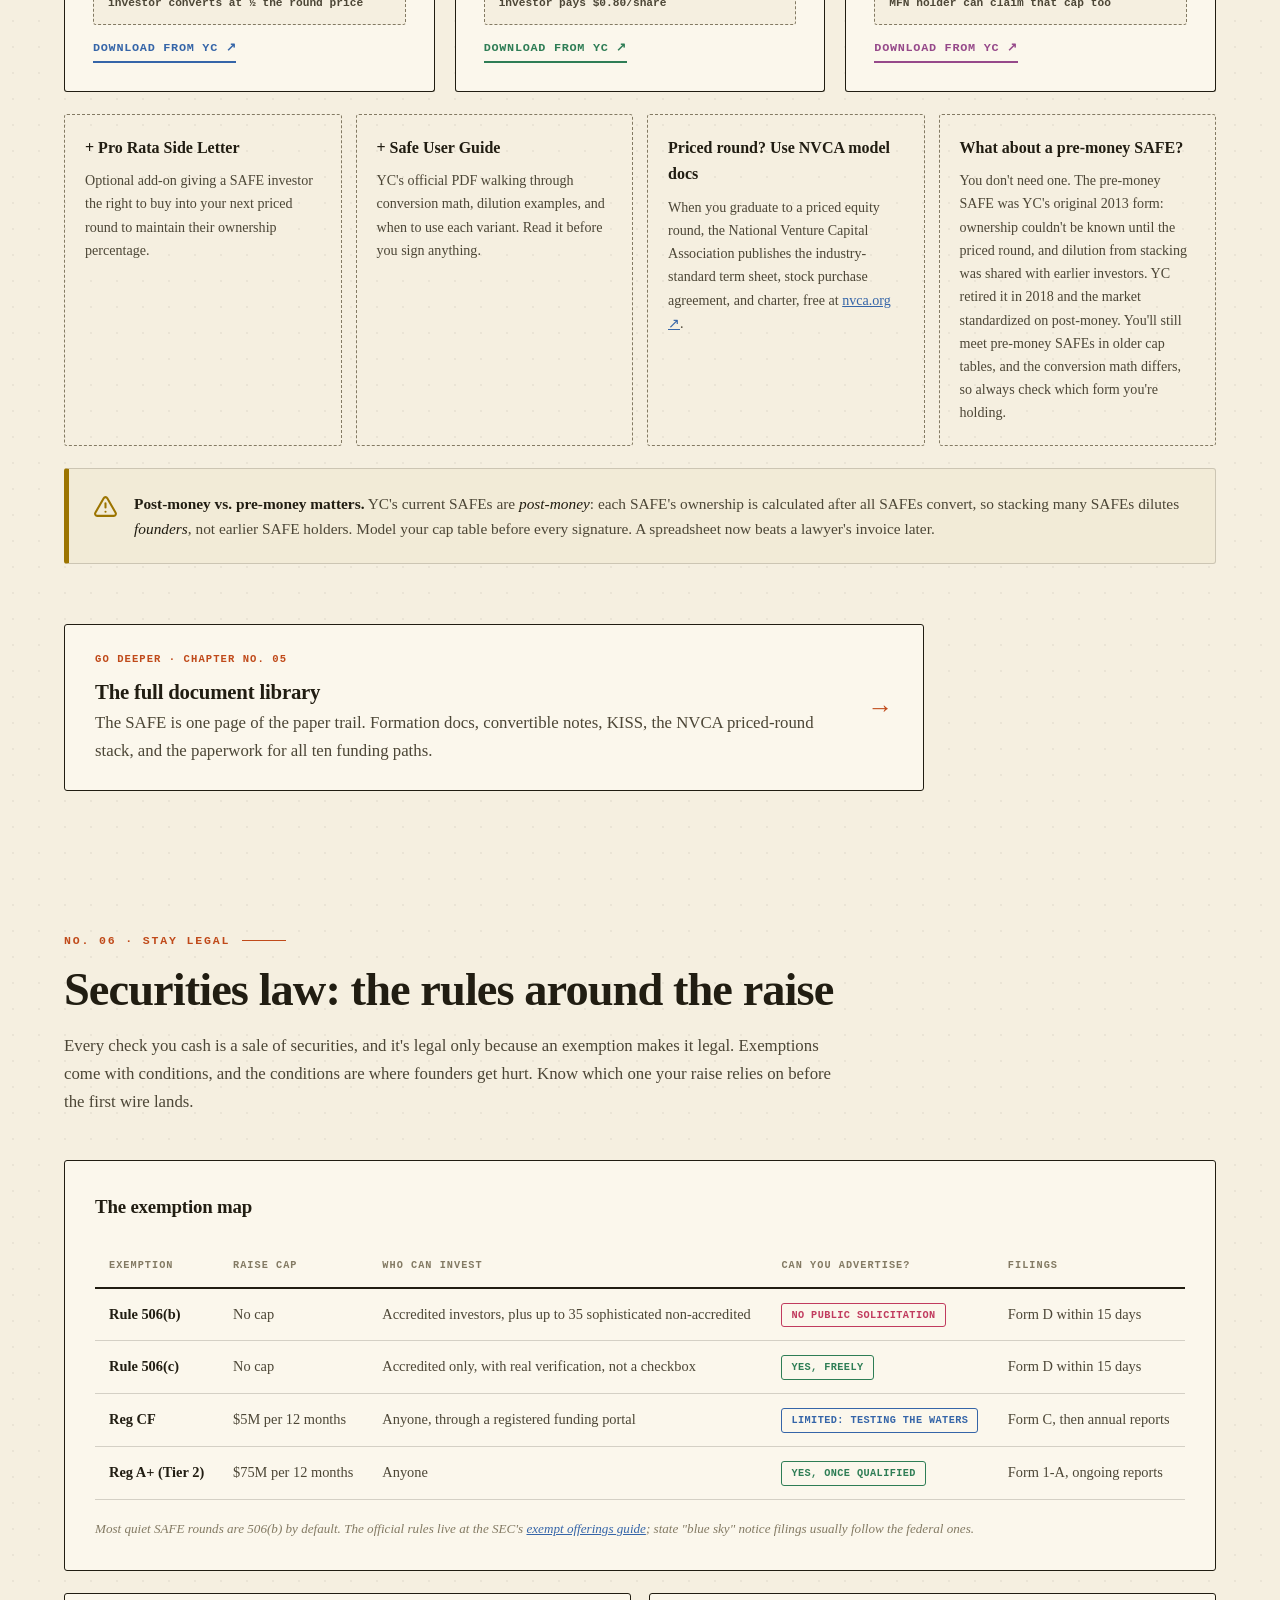
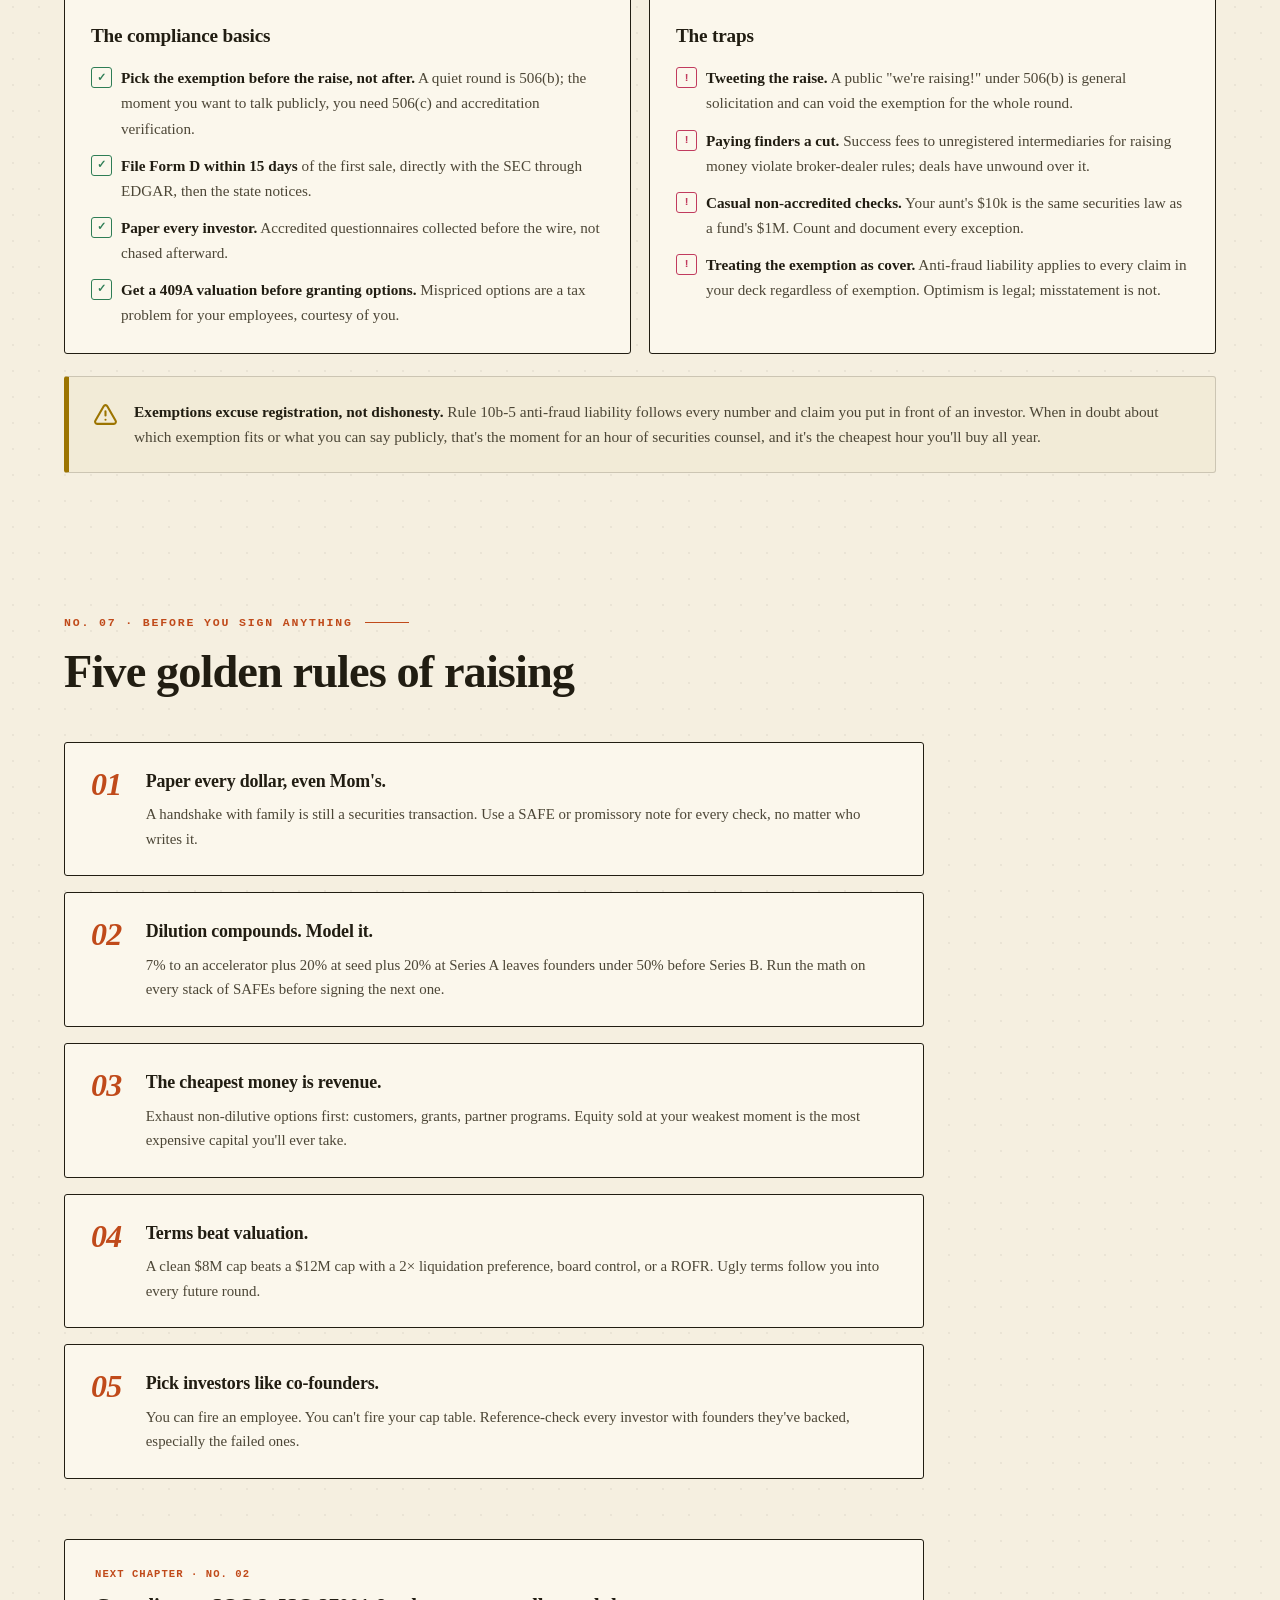
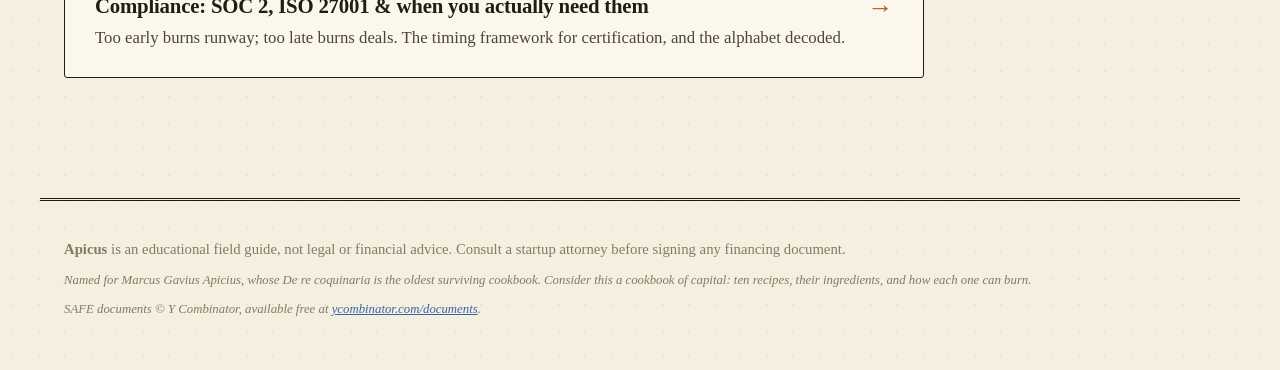
==== commit 095d6371: "Add chapter 06: intellectual property in the US The four protection types (utility and design patent" ====
--- a/index.html
+++ b/index.html
@@ -25,6 +25,7 @@
         <a class="page-link" href="board.html">Advisors &amp; Board</a>
         <a class="page-link" href="scale.html">Scale-Ready</a>
         <a class="page-link" href="documents.html">Documents</a>
+        <a class="page-link" href="ip.html">IP</a>
       </nav>
       <button class="nav-toggle" aria-label="Open menu" aria-expanded="false">
         <svg class="icon-open" viewBox="0 0 24 24" fill="none" stroke="currentColor" stroke-width="2.5" stroke-linecap="round"><path d="M4 6h16"/><path d="M4 12h16"/><path d="M4 18h16"/></svg>
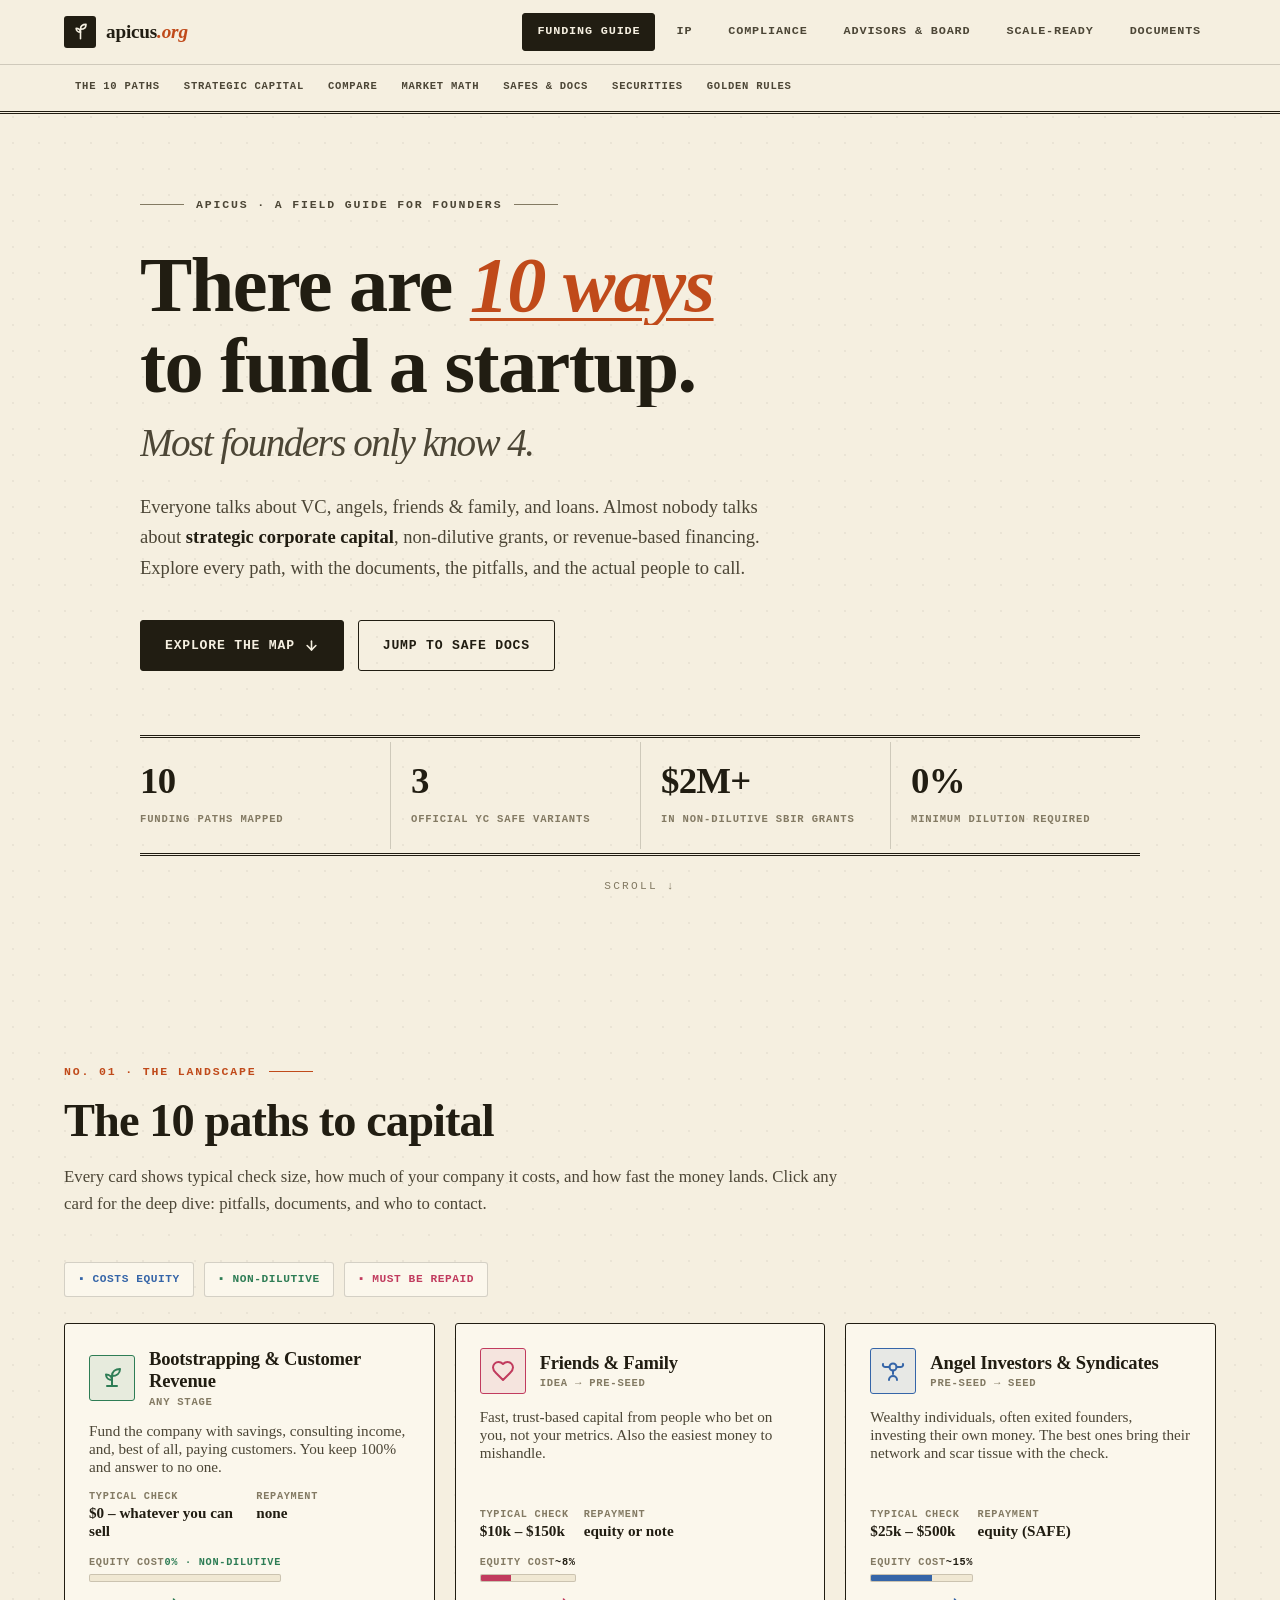
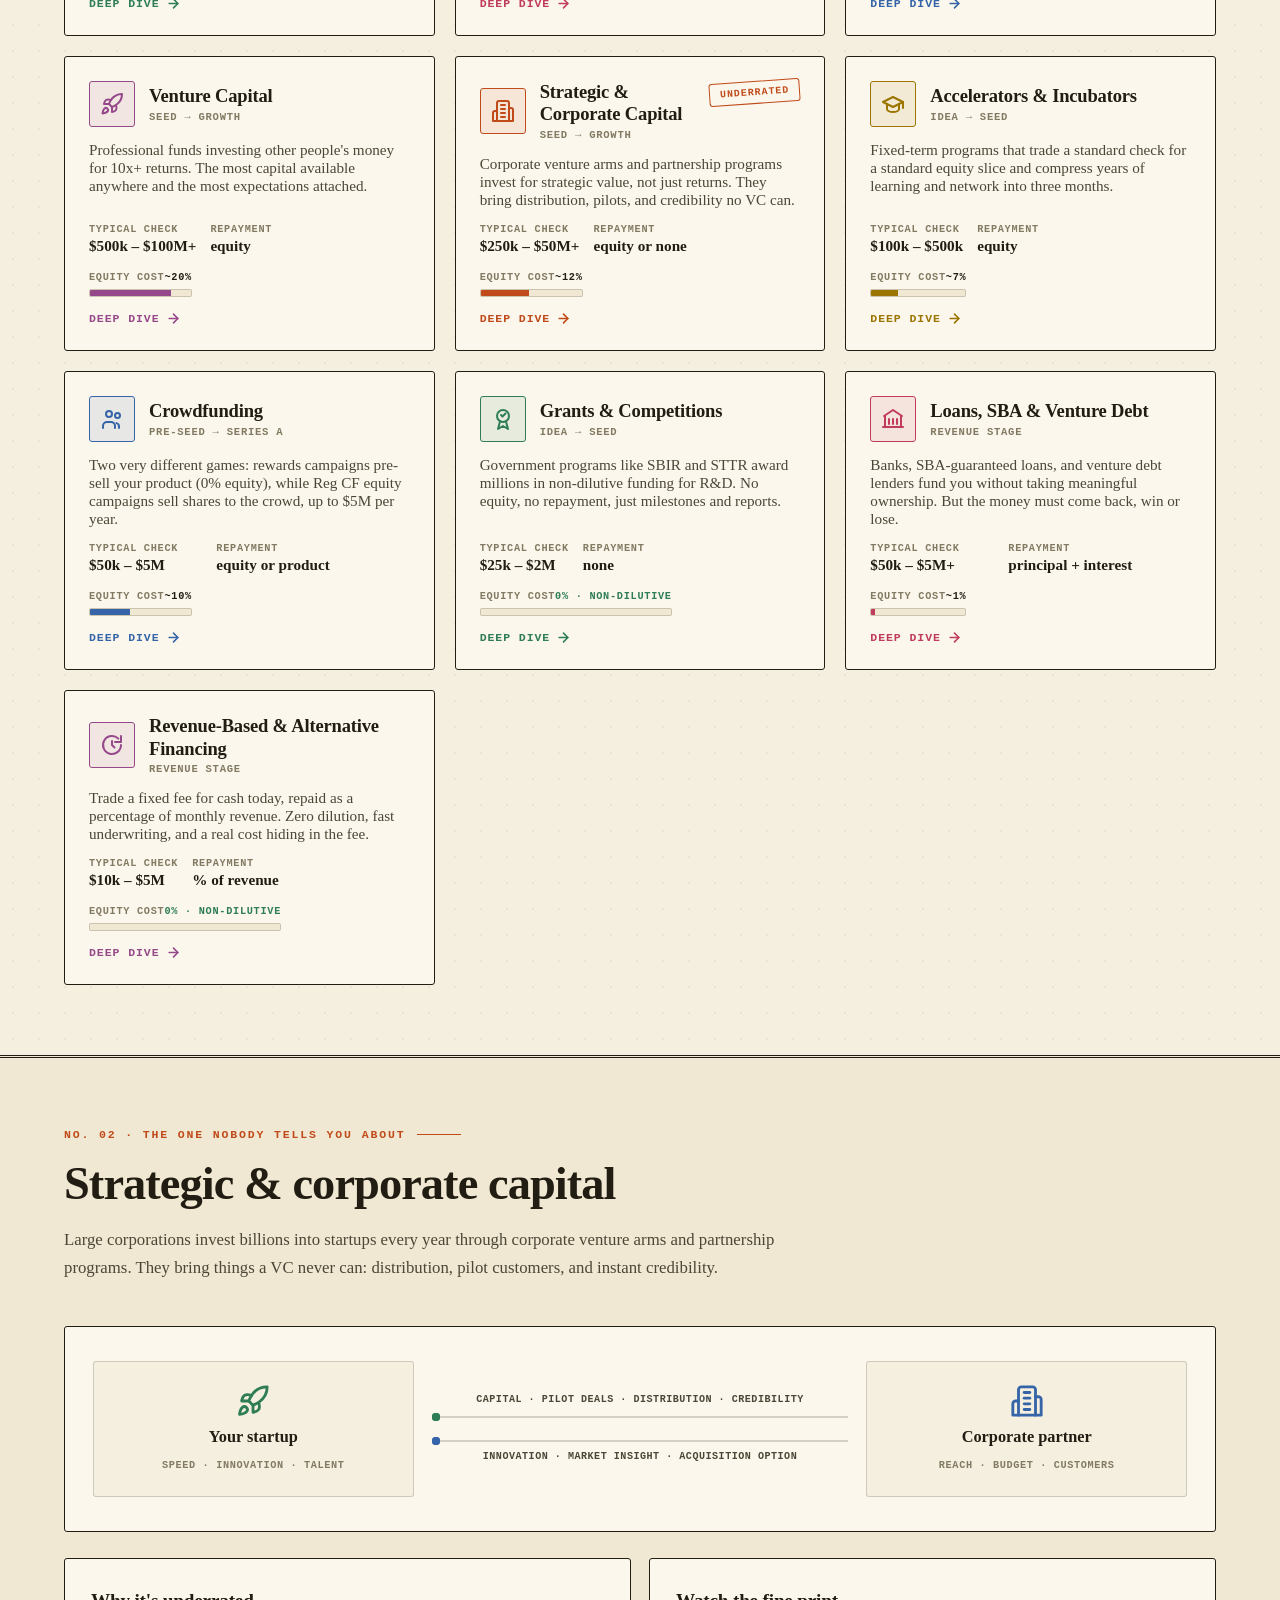
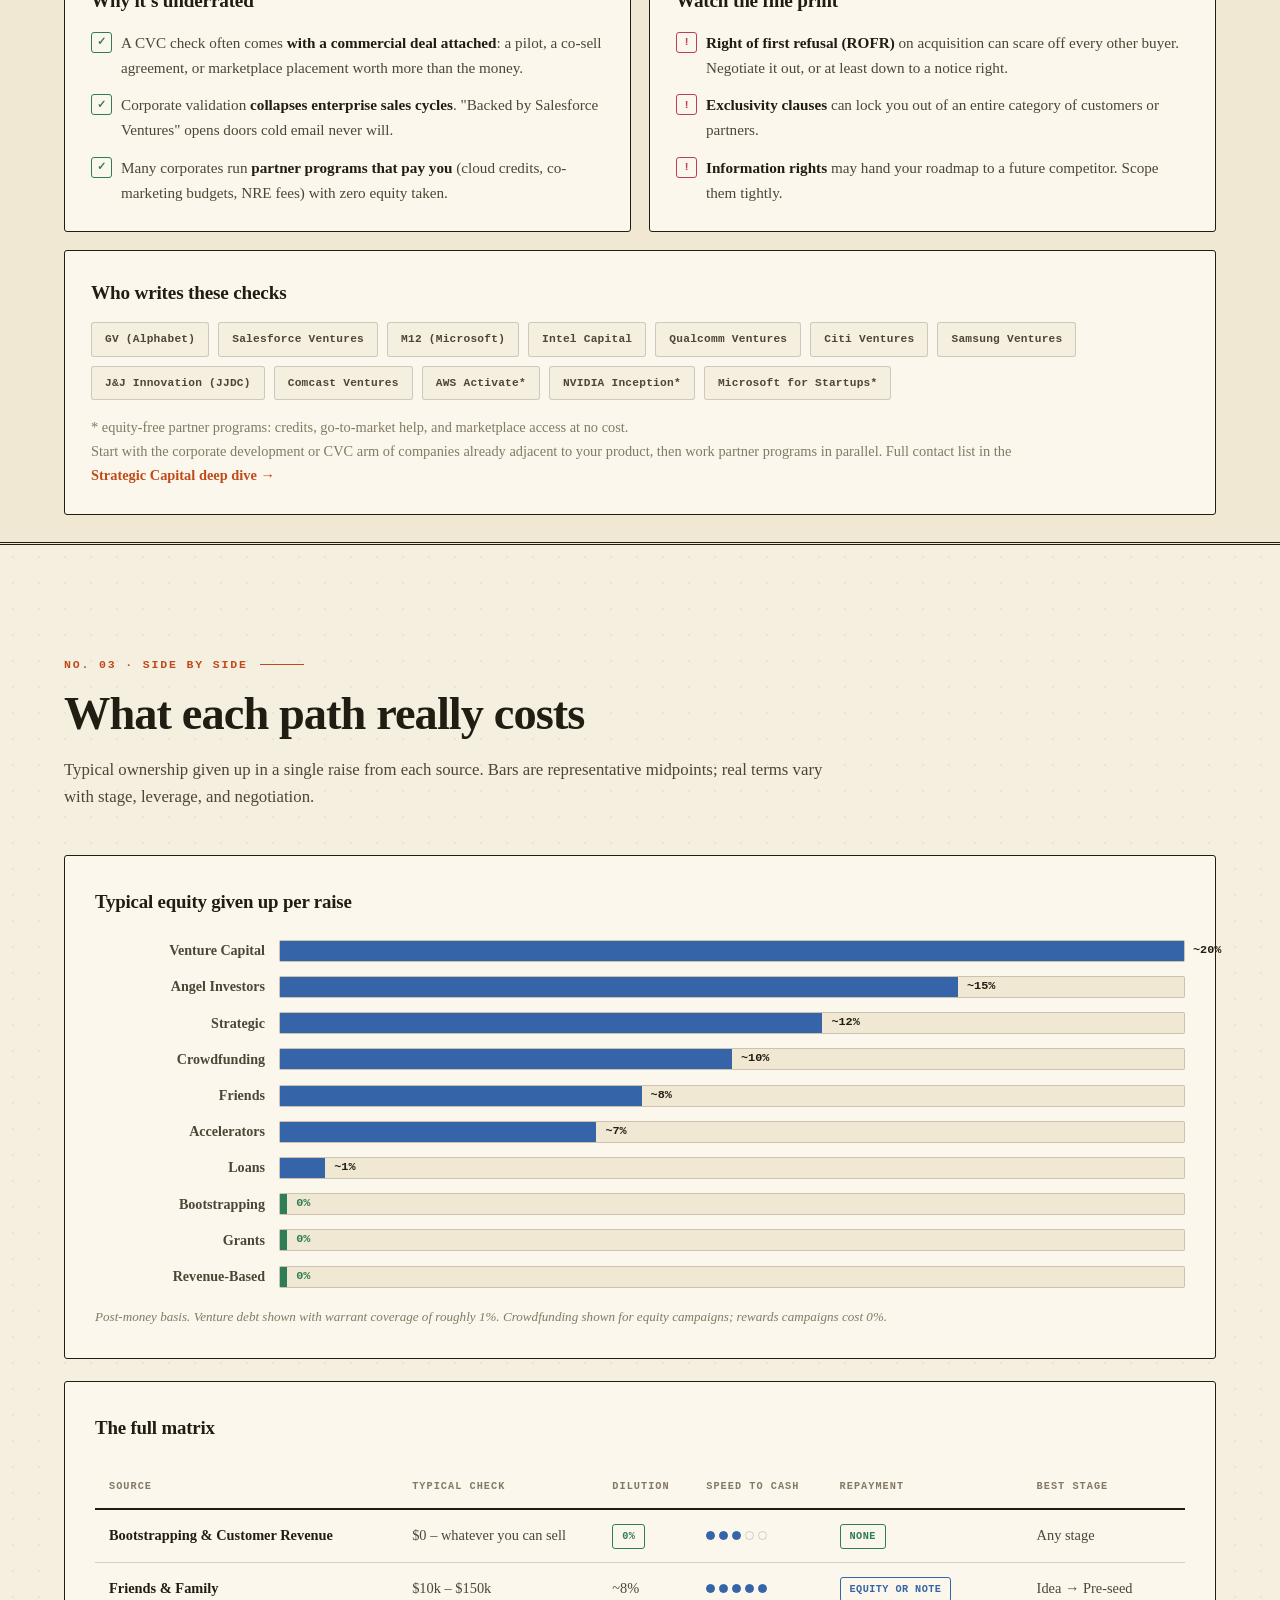
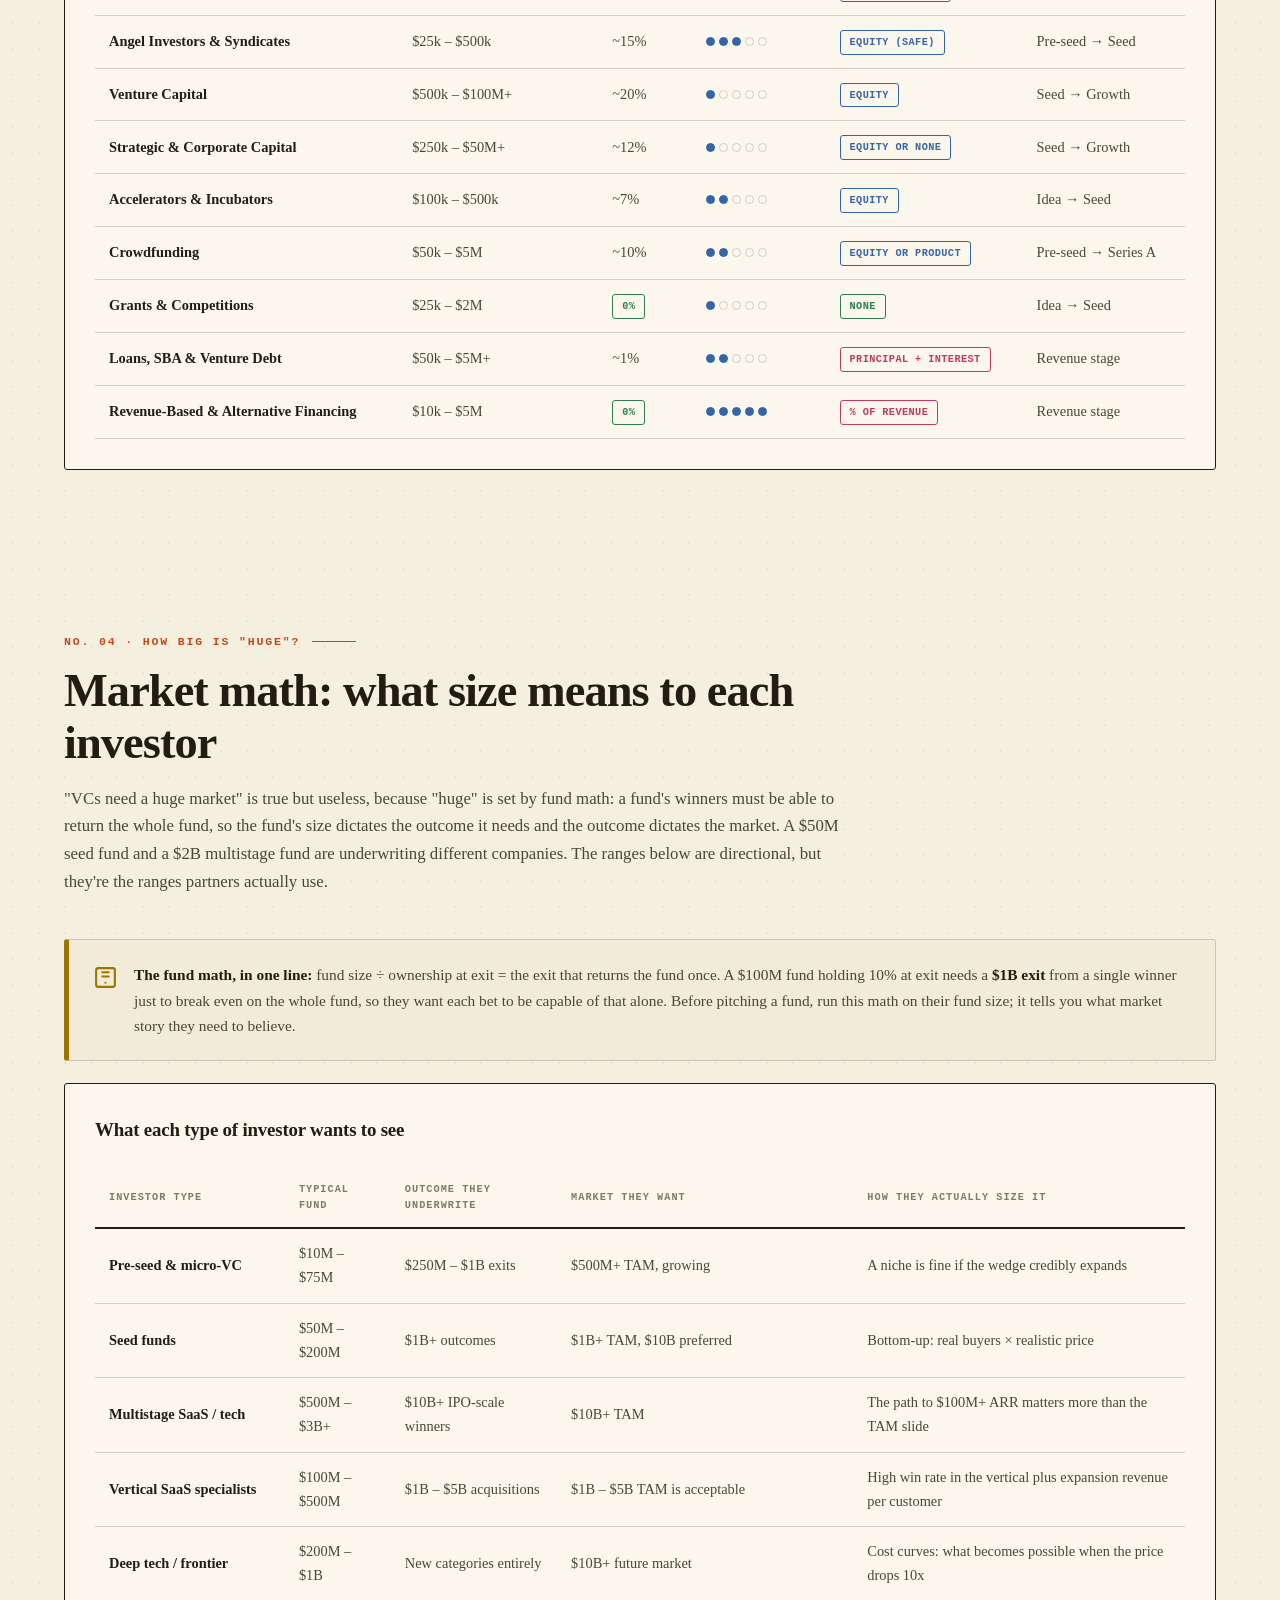
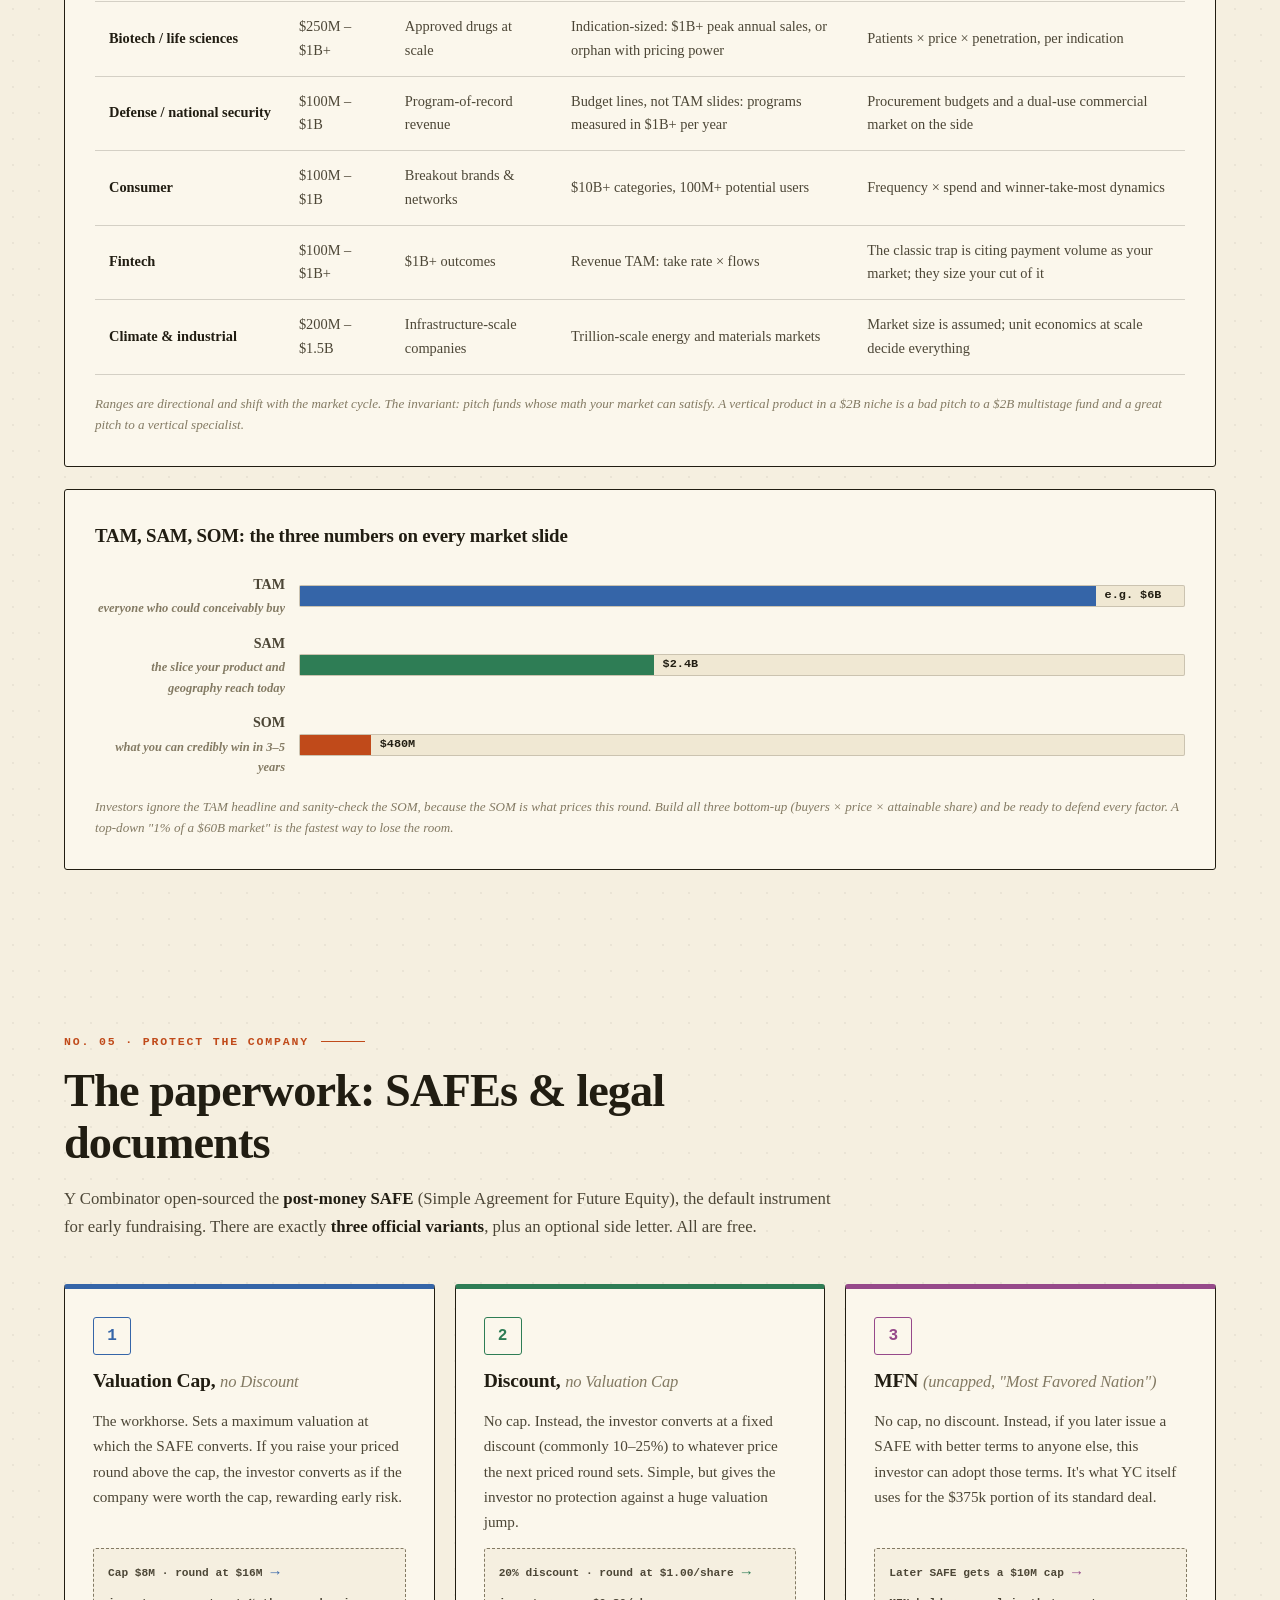
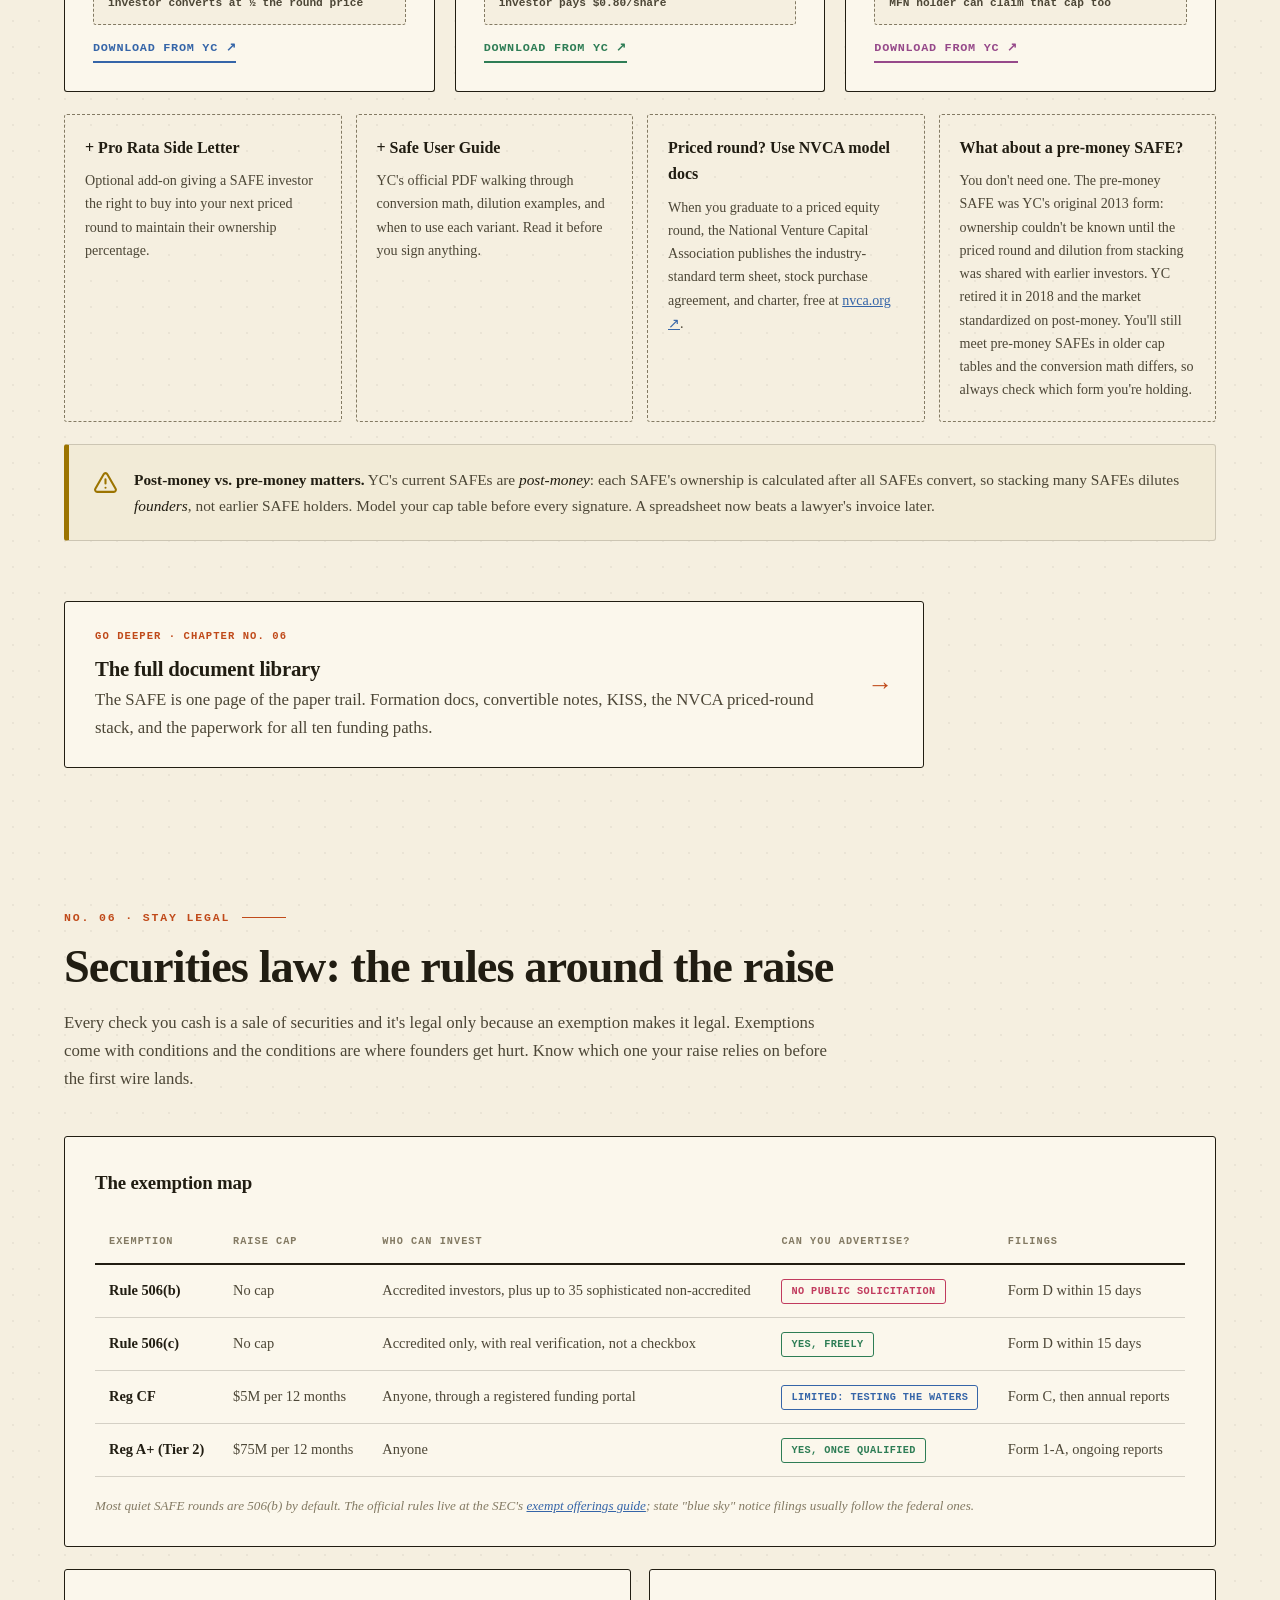
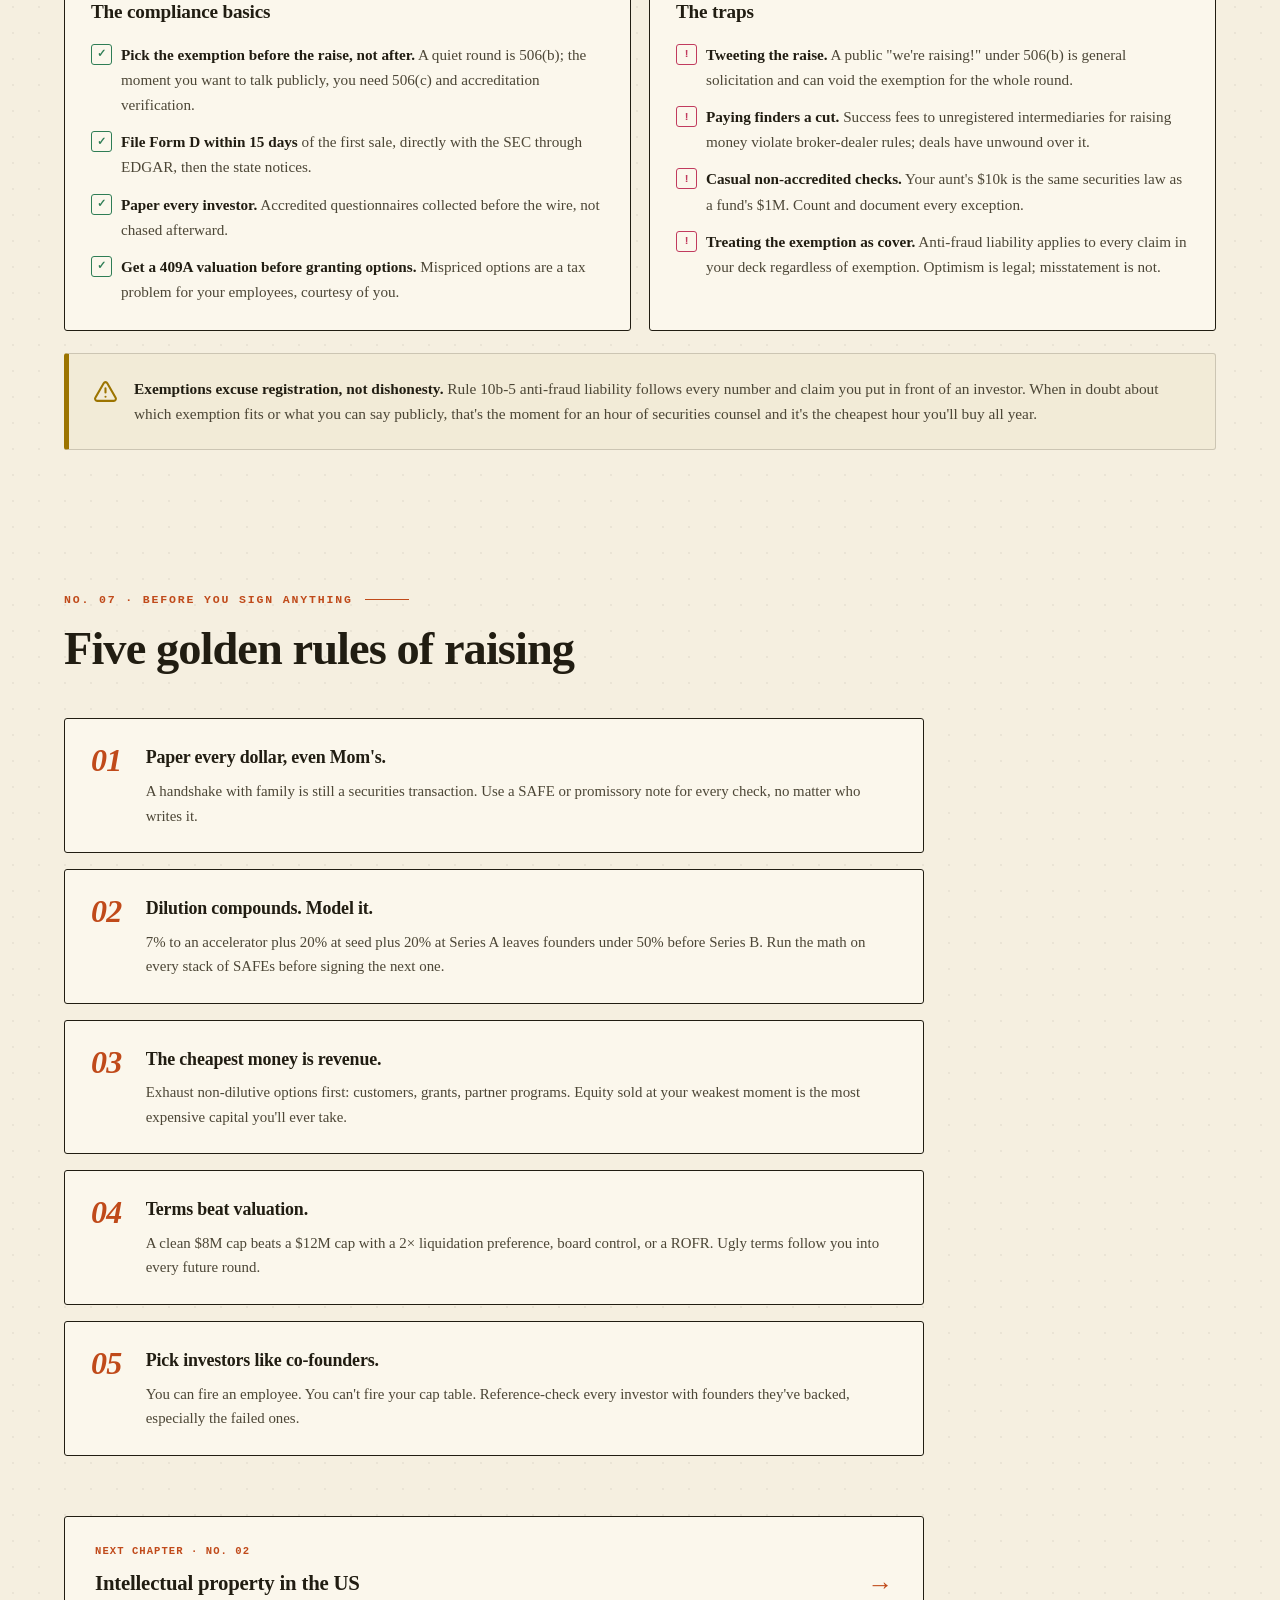
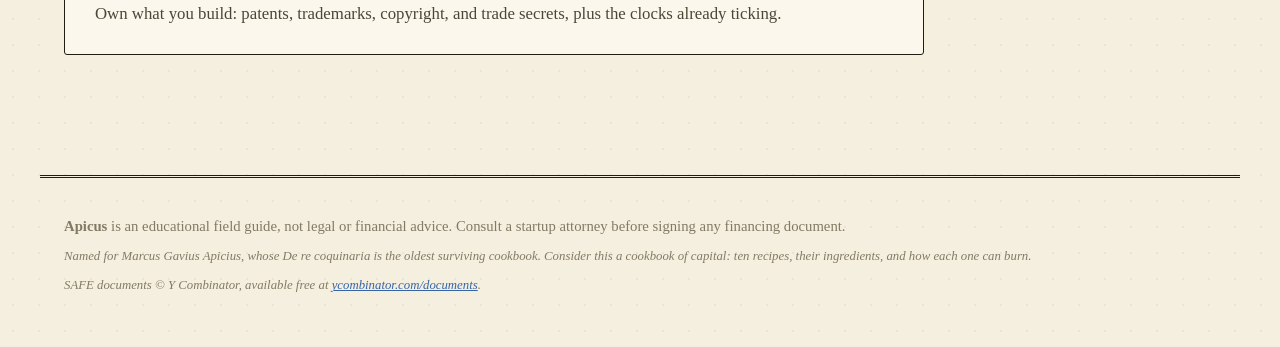
==== commit 42c49360: "Move IP before Compliance; add names-and-logos section; comma cleanup Chapter order now matches the " ====
--- a/index.html
+++ b/index.html
@@ -21,11 +21,11 @@
       </a>
       <nav class="nav-pages" aria-label="Pages">
         <a class="page-link" href="index.html" aria-current="page">Funding Guide</a>
+        <a class="page-link" href="ip.html">IP</a>
         <a class="page-link" href="compliance.html">Compliance</a>
         <a class="page-link" href="board.html">Advisors &amp; Board</a>
         <a class="page-link" href="scale.html">Scale-Ready</a>
         <a class="page-link" href="documents.html">Documents</a>
-        <a class="page-link" href="ip.html">IP</a>
       </nav>
       <button class="nav-toggle" aria-label="Open menu" aria-expanded="false">
         <svg class="icon-open" viewBox="0 0 24 24" fill="none" stroke="currentColor" stroke-width="2.5" stroke-linecap="round"><path d="M4 6h16"/><path d="M4 12h16"/><path d="M4 18h16"/></svg>
@@ -112,7 +112,7 @@
       <div class="section-head reveal">
         <p class="eyebrow eyebrow-hot">No. 02 · The one nobody tells you about</p>
         <h2>Strategic &amp; corporate capital</h2>
-        <p class="section-sub">Large corporations invest billions into startups every year through corporate venture arms and partnership programs, and they bring things a VC never can: distribution, pilot customers, and instant credibility.</p>
+        <p class="section-sub">Large corporations invest billions into startups every year through corporate venture arms and partnership programs. They bring things a VC never can: distribution, pilot customers, and instant credibility.</p>
       </div>
 
       <div class="spotlight-diagram reveal" aria-label="What flows between a startup and a corporate partner">
@@ -189,12 +189,12 @@
       <div class="section-head reveal">
         <p class="eyebrow">No. 04 · How big is "huge"?</p>
         <h2>Market math: what size means to each investor</h2>
-        <p class="section-sub">"VCs need a huge market" is true but useless, because "huge" is set by fund math: a fund's winners must be able to return the whole fund, so the fund's size dictates the outcome it needs, and the outcome dictates the market. A $50M seed fund and a $2B multistage fund are underwriting different companies. The ranges below are directional, but they're the ranges partners actually use.</p>
+        <p class="section-sub">"VCs need a huge market" is true but useless, because "huge" is set by fund math: a fund's winners must be able to return the whole fund, so the fund's size dictates the outcome it needs and the outcome dictates the market. A $50M seed fund and a $2B multistage fund are underwriting different companies. The ranges below are directional, but they're the ranges partners actually use.</p>
       </div>
 
       <div class="callout reveal" style="margin-bottom:22px">
         <svg viewBox="0 0 24 24" fill="none" stroke="currentColor" stroke-width="2" stroke-linecap="round" stroke-linejoin="round"><path d="M9 7h6"/><path d="M9 11h6"/><path d="M12 17h.01"/><rect x="3" y="3" width="18" height="18" rx="2"/></svg>
-        <p><strong>The fund math, in one line:</strong> fund size &divide; ownership at exit = the exit that returns the fund once. A $100M fund holding 10% at exit needs a <strong>$1B exit</strong> from a single winner just to break even on the whole fund, and they want each bet to be capable of that alone. Before pitching a fund, run this math on their fund size; it tells you what market story they need to believe.</p>
+        <p><strong>The fund math, in one line:</strong> fund size &divide; ownership at exit = the exit that returns the fund once. A $100M fund holding 10% at exit needs a <strong>$1B exit</strong> from a single winner just to break even on the whole fund, so they want each bet to be capable of that alone. Before pitching a fund, run this math on their fund size; it tells you what market story they need to believe.</p>
       </div>
 
       <div class="matrix-panel reveal">
@@ -212,7 +212,7 @@
               <tr><td>Deep tech / frontier</td><td>$200M &ndash; $1B</td><td>New categories entirely</td><td>$10B+ future market</td><td>Cost curves: what becomes possible when the price drops 10x</td></tr>
               <tr><td>Biotech / life sciences</td><td>$250M &ndash; $1B+</td><td>Approved drugs at scale</td><td>Indication-sized: $1B+ peak annual sales, or orphan with pricing power</td><td>Patients &times; price &times; penetration, per indication</td></tr>
               <tr><td>Defense / national security</td><td>$100M &ndash; $1B</td><td>Program-of-record revenue</td><td>Budget lines, not TAM slides: programs measured in $1B+ per year</td><td>Procurement budgets and a dual-use commercial market on the side</td></tr>
-              <tr><td>Consumer</td><td>$100M &ndash; $1B</td><td>Breakout brands &amp; networks</td><td>$10B+ categories, 100M+ potential users</td><td>Frequency &times; spend, and winner-take-most dynamics</td></tr>
+              <tr><td>Consumer</td><td>$100M &ndash; $1B</td><td>Breakout brands &amp; networks</td><td>$10B+ categories, 100M+ potential users</td><td>Frequency &times; spend and winner-take-most dynamics</td></tr>
               <tr><td>Fintech</td><td>$100M &ndash; $1B+</td><td>$1B+ outcomes</td><td>Revenue TAM: take rate &times; flows</td><td>The classic trap is citing payment volume as your market; they size your cut of it</td></tr>
               <tr><td>Climate &amp; industrial</td><td>$200M &ndash; $1.5B</td><td>Infrastructure-scale companies</td><td>Trillion-scale energy and materials markets</td><td>Market size is assumed; unit economics at scale decide everything</td></tr>
             </tbody>
@@ -302,7 +302,7 @@
         </div>
         <div class="doc-extra">
           <h4>What about a pre-money SAFE?</h4>
-          <p>You don't need one. The pre-money SAFE was YC's original 2013 form: ownership couldn't be known until the priced round, and dilution from stacking was shared with earlier investors. YC retired it in 2018 and the market standardized on post-money. You'll still meet pre-money SAFEs in older cap tables, and the conversion math differs, so always check which form you're holding.</p>
+          <p>You don't need one. The pre-money SAFE was YC's original 2013 form: ownership couldn't be known until the priced round and dilution from stacking was shared with earlier investors. YC retired it in 2018 and the market standardized on post-money. You'll still meet pre-money SAFEs in older cap tables and the conversion math differs, so always check which form you're holding.</p>
         </div>
       </div>
 
@@ -313,7 +313,7 @@
 
       <a class="chapter-link reveal" href="documents.html">
         <div>
-          <span class="cl-kicker">Go deeper · Chapter No. 05</span>
+          <span class="cl-kicker">Go deeper · Chapter No. 06</span>
           <h3>The full document library</h3>
           <p class="section-sub">The SAFE is one page of the paper trail. Formation docs, convertible notes, KISS, the NVCA priced-round stack, and the paperwork for all ten funding paths.</p>
         </div>
@@ -326,7 +326,7 @@
       <div class="section-head reveal">
         <p class="eyebrow">No. 06 · Stay legal</p>
         <h2>Securities law: the rules around the raise</h2>
-        <p class="section-sub">Every check you cash is a sale of securities, and it's legal only because an exemption makes it legal. Exemptions come with conditions, and the conditions are where founders get hurt. Know which one your raise relies on before the first wire lands.</p>
+        <p class="section-sub">Every check you cash is a sale of securities and it's legal only because an exemption makes it legal. Exemptions come with conditions and the conditions are where founders get hurt. Know which one your raise relies on before the first wire lands.</p>
       </div>
 
       <div class="matrix-panel reveal">
@@ -370,7 +370,7 @@
 
       <div class="callout reveal" style="margin-top:22px">
         <svg viewBox="0 0 24 24" fill="none" stroke="currentColor" stroke-width="2" stroke-linecap="round" stroke-linejoin="round"><path d="m21.73 18-8-14a2 2 0 0 0-3.48 0l-8 14A2 2 0 0 0 4 21h16a2 2 0 0 0 1.73-3Z"/><path d="M12 9v4"/><path d="M12 17h.01"/></svg>
-        <p><strong>Exemptions excuse registration, not dishonesty.</strong> Rule 10b-5 anti-fraud liability follows every number and claim you put in front of an investor. When in doubt about which exemption fits or what you can say publicly, that's the moment for an hour of securities counsel, and it's the cheapest hour you'll buy all year.</p>
+        <p><strong>Exemptions excuse registration, not dishonesty.</strong> Rule 10b-5 anti-fraud liability follows every number and claim you put in front of an investor. When in doubt about which exemption fits or what you can say publicly, that's the moment for an hour of securities counsel and it's the cheapest hour you'll buy all year.</p>
       </div>
     </section>
 
@@ -388,11 +388,11 @@
         <li class="reveal"><span class="rule-num">05</span><div><h3>Pick investors like co-founders.</h3><p>You can fire an employee. You can't fire your cap table. Reference-check every investor with founders they've backed, especially the failed ones.</p></div></li>
       </ol>
 
-      <a class="chapter-link reveal" href="compliance.html">
+      <a class="chapter-link reveal" href="ip.html">
         <div>
           <span class="cl-kicker">Next chapter · No. 02</span>
-          <h3>Compliance: SOC 2, ISO 27001 &amp; when you actually need them</h3>
-          <p class="section-sub">Too early burns runway; too late burns deals. The timing framework for certification, and the alphabet decoded.</p>
+          <h3>Intellectual property in the US</h3>
+          <p class="section-sub">Own what you build: patents, trademarks, copyright, and trade secrets, plus the clocks already ticking.</p>
         </div>
         <span class="cl-arrow" aria-hidden="true">→</span>
       </a>
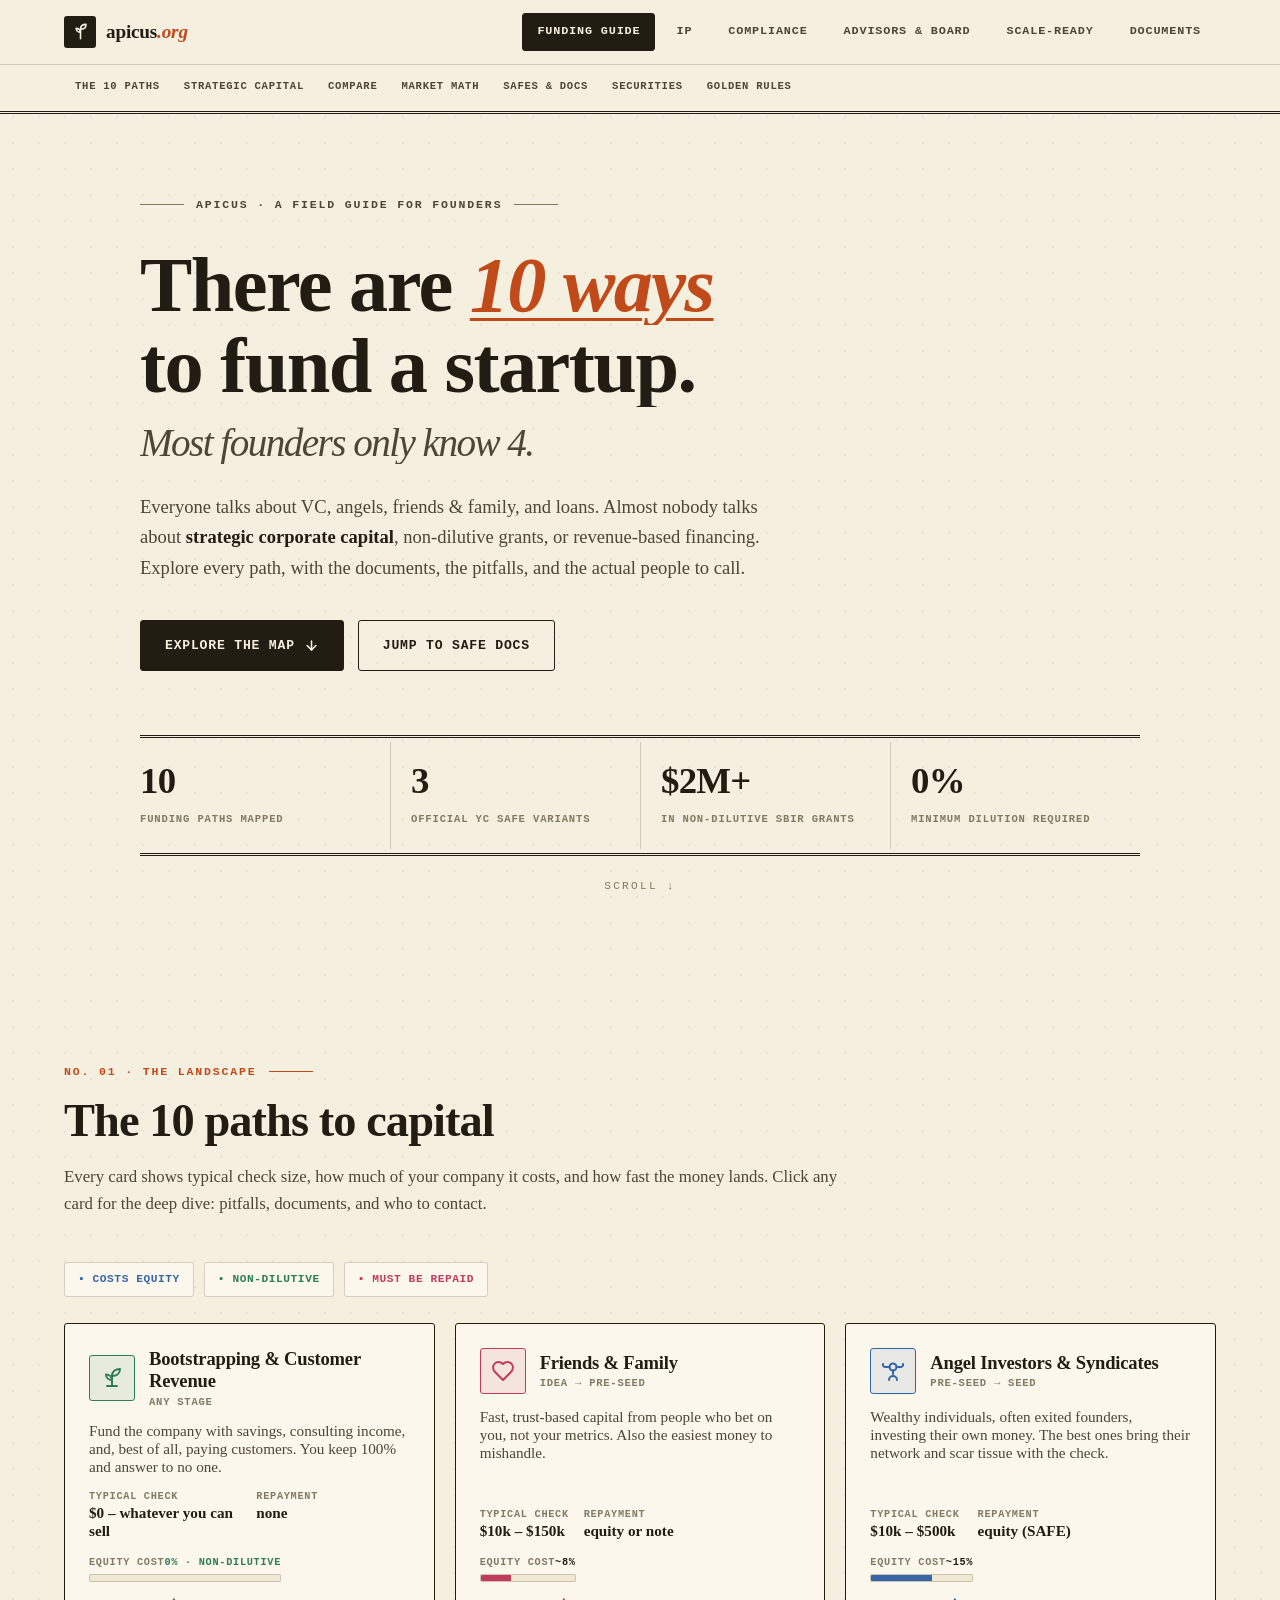
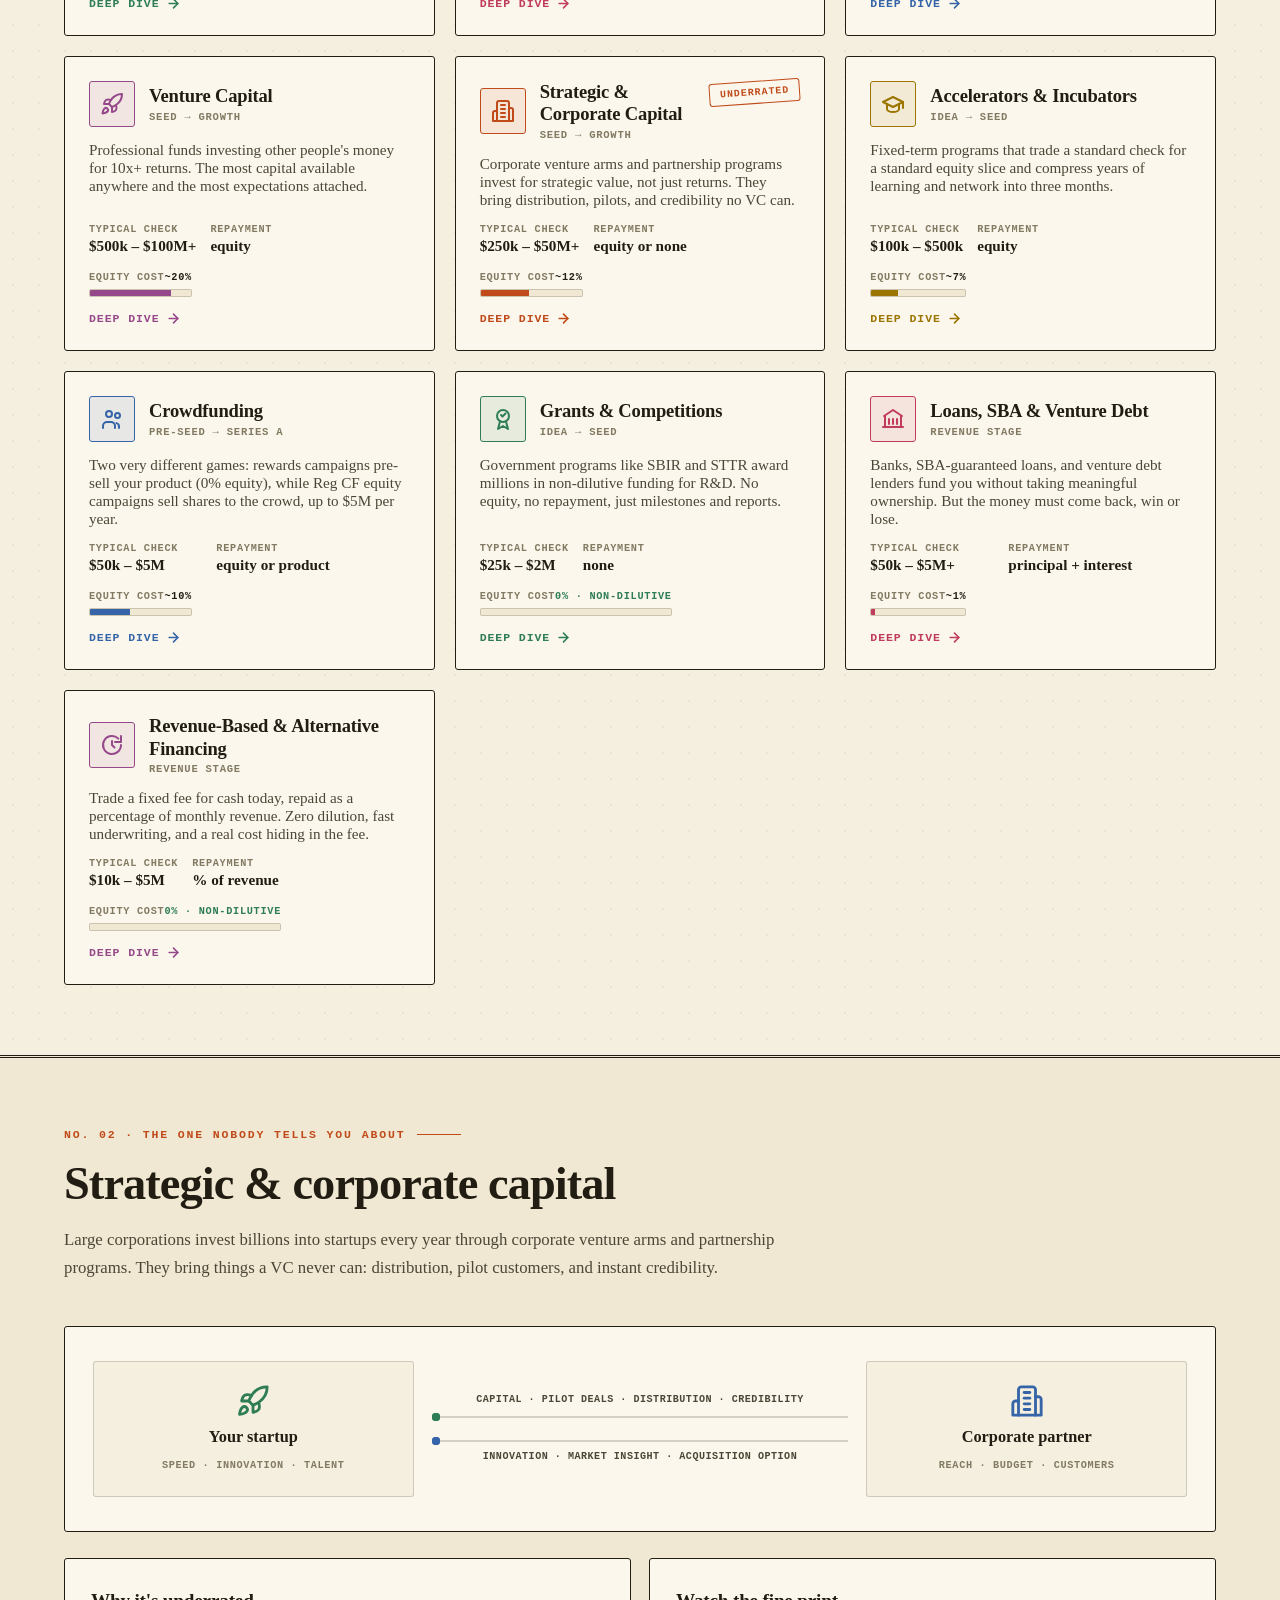
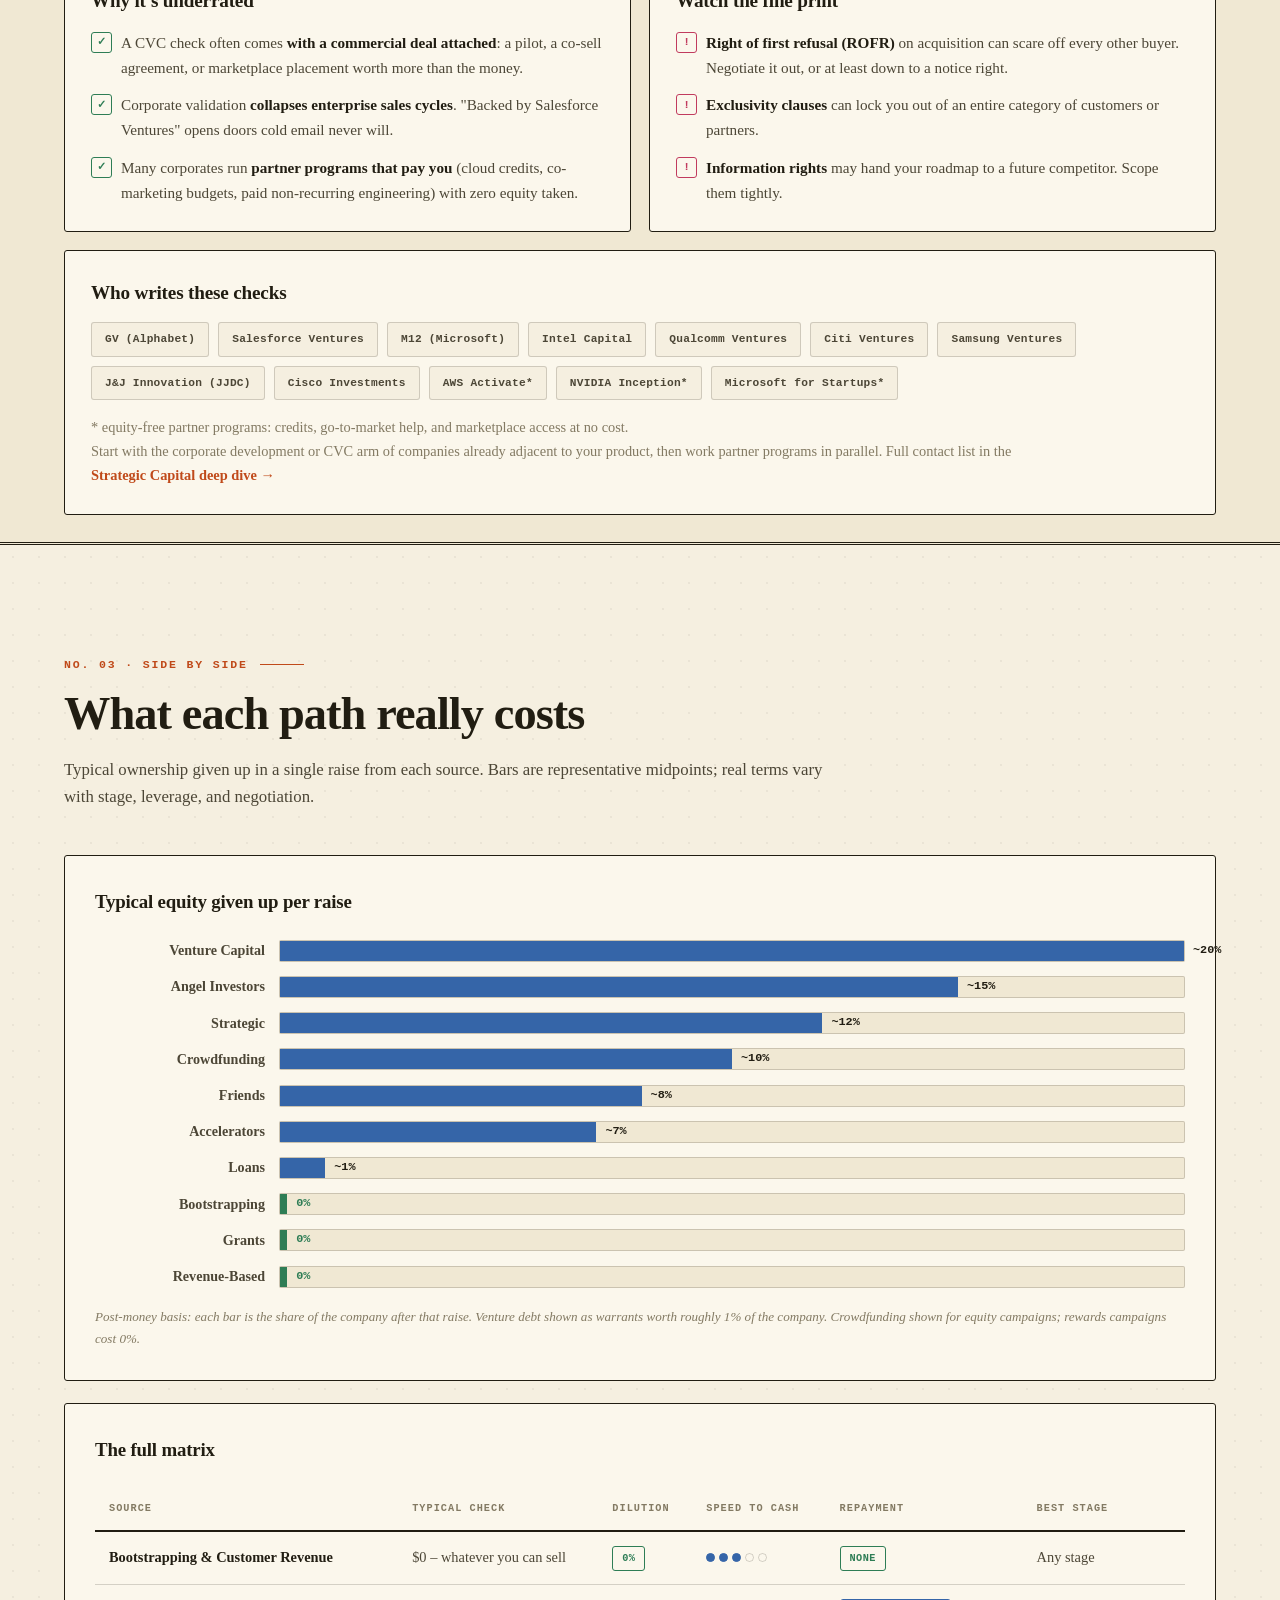
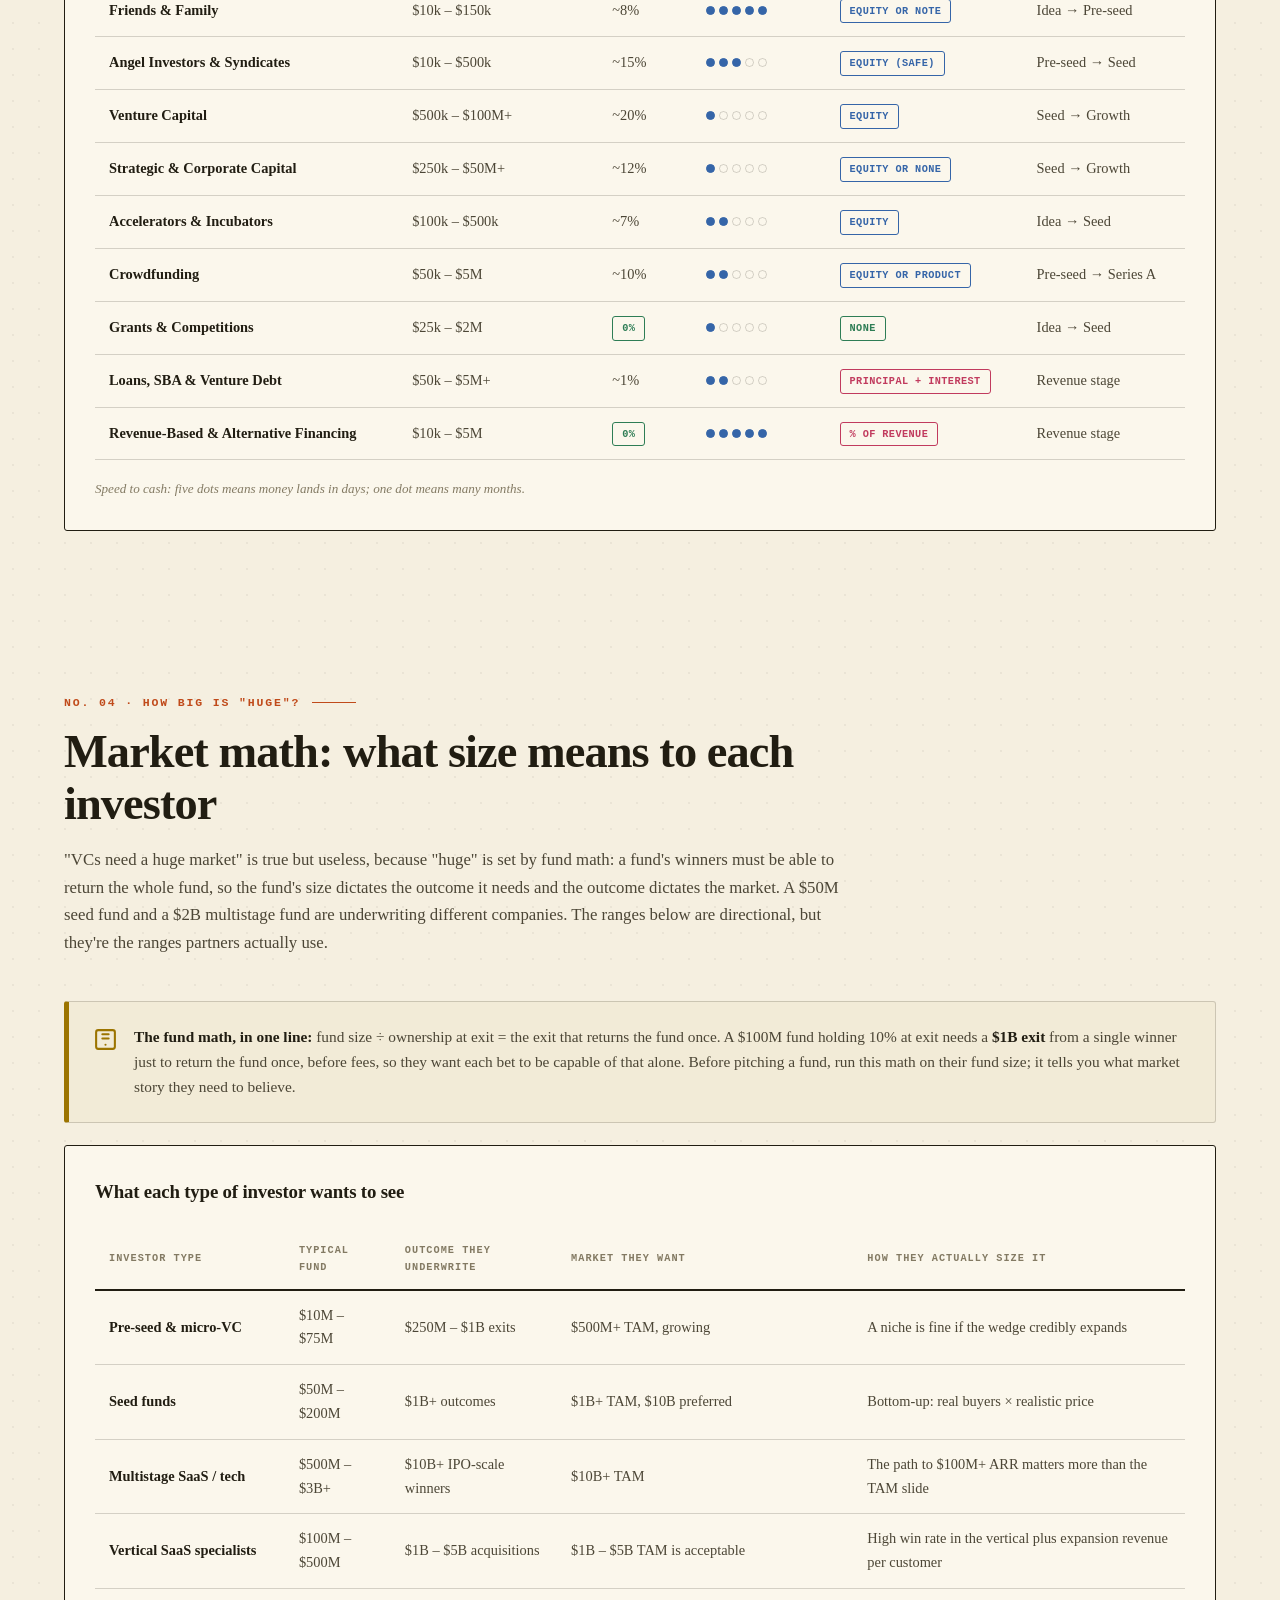
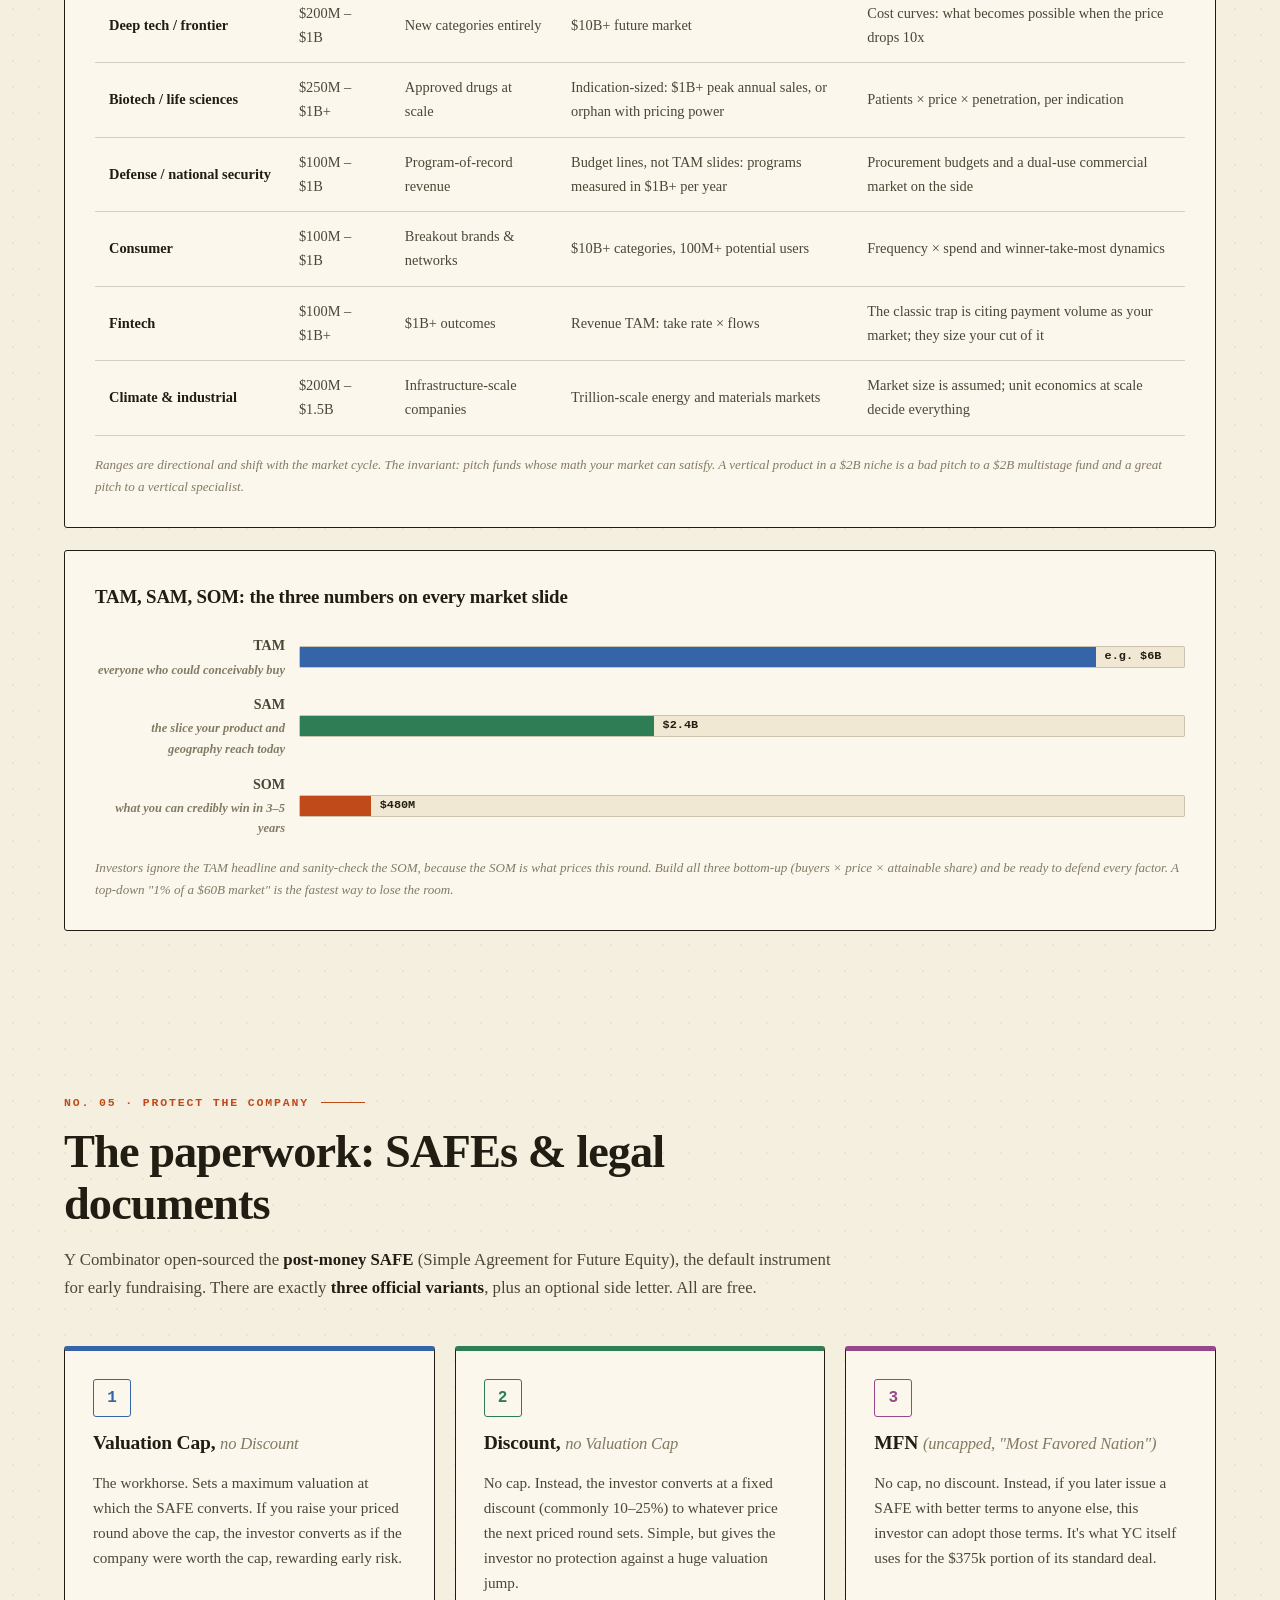
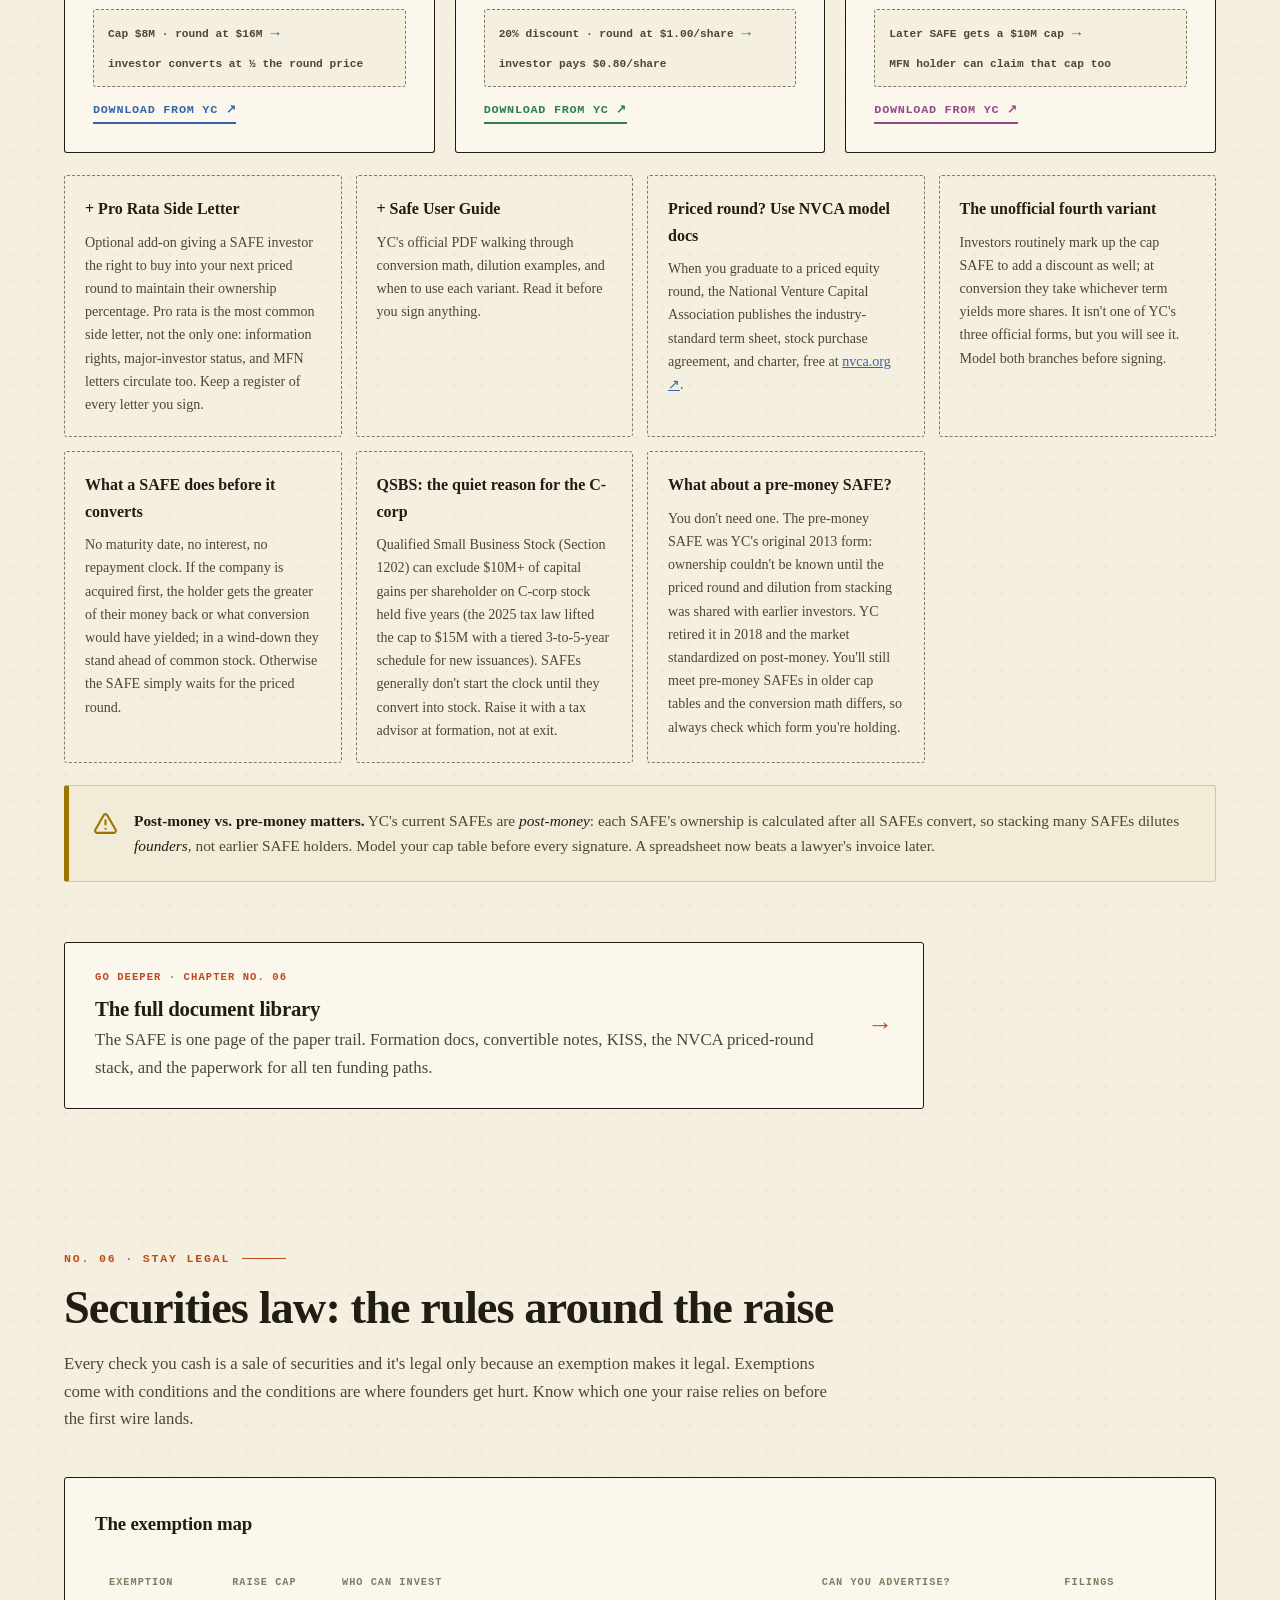
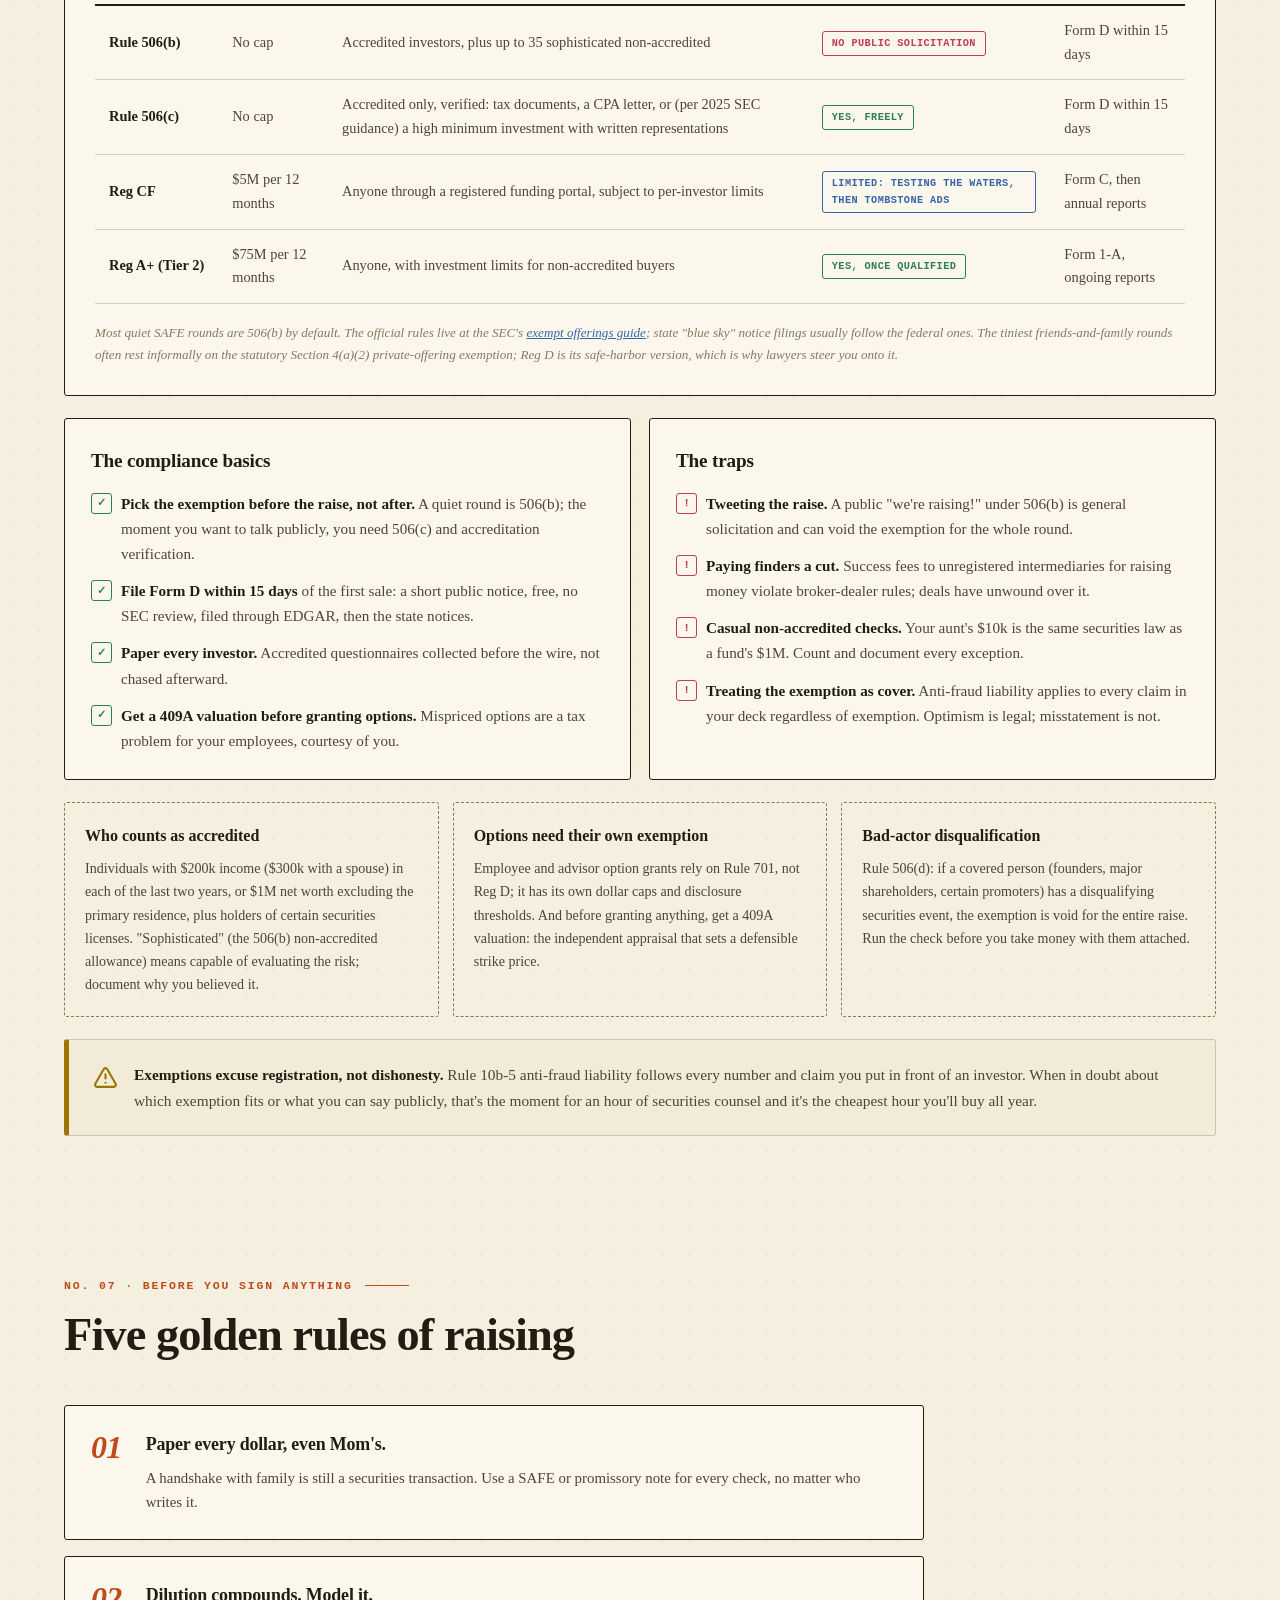
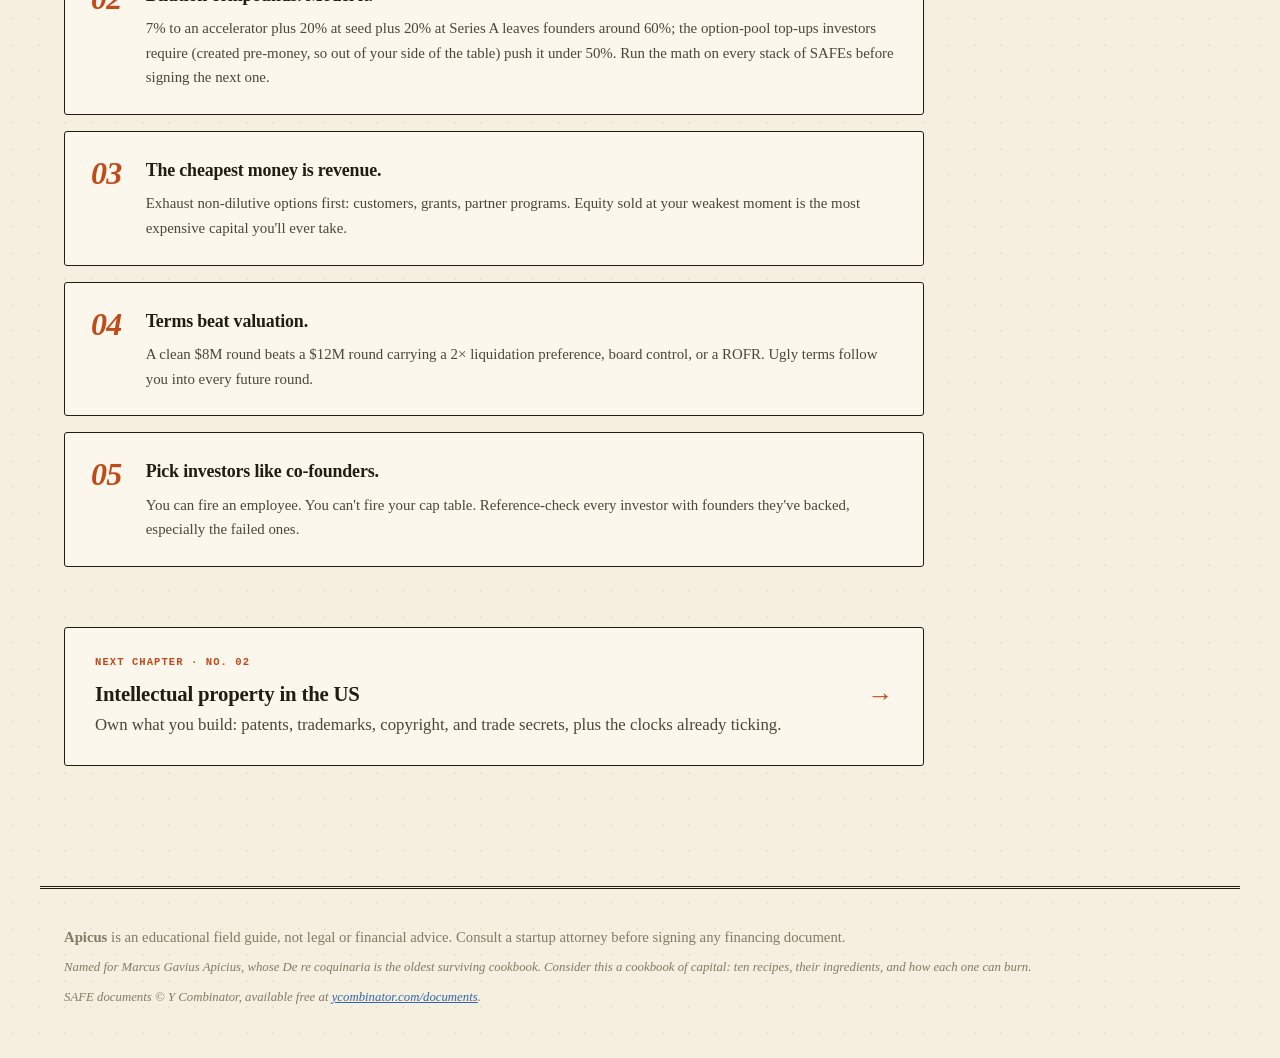
==== commit 883ba7d7: "Apply full content-review fixes across all chapters Errors corrected: golden rule dilution math (60%" ====
--- a/index.html
+++ b/index.html
@@ -6,7 +6,7 @@
   <title>Apicus · Every Way to Fund a Startup</title>
   <meta name="description" content="Apicus is a field guide to the 10 ways founders fund startups, from bootstrapping to strategic corporate capital, with SAFE documents, pitfalls, and real contacts for each.">
   <link rel="icon" type="image/svg+xml" href="favicon.svg">
-  <link rel="stylesheet" href="styles.css?v=7">
+  <link rel="stylesheet" href="styles.css?v=9">
 </head>
 <body>
 
@@ -138,7 +138,7 @@
           <ul class="tick-list">
             <li>A CVC check often comes <strong>with a commercial deal attached</strong>: a pilot, a co-sell agreement, or marketplace placement worth more than the money.</li>
             <li>Corporate validation <strong>collapses enterprise sales cycles</strong>. "Backed by Salesforce Ventures" opens doors cold email never will.</li>
-            <li>Many corporates run <strong>partner programs that pay you</strong> (cloud credits, co-marketing budgets, NRE fees) with zero equity taken.</li>
+            <li>Many corporates run <strong>partner programs that pay you</strong> (cloud credits, co-marketing budgets, paid non-recurring engineering) with zero equity taken.</li>
           </ul>
         </article>
         <article class="spot-card reveal">
@@ -165,10 +165,10 @@
         <p class="section-sub">Typical ownership given up in a single raise from each source. Bars are representative midpoints; real terms vary with stage, leverage, and negotiation.</p>
       </div>
 
-      <div class="chart-panel reveal" role="img" aria-label="Bar chart of typical equity dilution by funding source, from 0% for bootstrapping, grants, loans and revenue-based financing up to 20% for venture capital">
+      <div class="chart-panel reveal" role="img" aria-label="Bar chart of typical equity dilution by funding source: 0% for bootstrapping, grants and revenue-based financing, about 1% for venture debt, up to 20% for venture capital">
         <h3 class="chart-title">Typical equity given up per raise</h3>
         <div class="bar-chart" id="dilutionChart"><!-- injected --></div>
-        <p class="chart-foot">Post-money basis. Venture debt shown with warrant coverage of roughly 1%. Crowdfunding shown for equity campaigns; rewards campaigns cost 0%.</p>
+        <p class="chart-foot">Post-money basis: each bar is the share of the company after that raise. Venture debt shown as warrants worth roughly 1% of the company. Crowdfunding shown for equity campaigns; rewards campaigns cost 0%.</p>
       </div>
 
       <div class="matrix-panel reveal">
@@ -181,6 +181,7 @@
             <tbody><!-- injected --></tbody>
           </table>
         </div>
+        <p class="chart-foot">Speed to cash: five dots means money lands in days; one dot means many months.</p>
       </div>
     </section>
 
@@ -194,7 +195,7 @@
 
       <div class="callout reveal" style="margin-bottom:22px">
         <svg viewBox="0 0 24 24" fill="none" stroke="currentColor" stroke-width="2" stroke-linecap="round" stroke-linejoin="round"><path d="M9 7h6"/><path d="M9 11h6"/><path d="M12 17h.01"/><rect x="3" y="3" width="18" height="18" rx="2"/></svg>
-        <p><strong>The fund math, in one line:</strong> fund size &divide; ownership at exit = the exit that returns the fund once. A $100M fund holding 10% at exit needs a <strong>$1B exit</strong> from a single winner just to break even on the whole fund, so they want each bet to be capable of that alone. Before pitching a fund, run this math on their fund size; it tells you what market story they need to believe.</p>
+        <p><strong>The fund math, in one line:</strong> fund size &divide; ownership at exit = the exit that returns the fund once. A $100M fund holding 10% at exit needs a <strong>$1B exit</strong> from a single winner just to return the fund once, before fees, so they want each bet to be capable of that alone. Before pitching a fund, run this math on their fund size; it tells you what market story they need to believe.</p>
       </div>
 
       <div class="matrix-panel reveal">
@@ -290,7 +291,7 @@
       <div class="doc-extras reveal">
         <div class="doc-extra">
           <h4>+ Pro Rata Side Letter</h4>
-          <p>Optional add-on giving a SAFE investor the right to buy into your next priced round to maintain their ownership percentage.</p>
+          <p>Optional add-on giving a SAFE investor the right to buy into your next priced round to maintain their ownership percentage. Pro rata is the most common side letter, not the only one: information rights, major-investor status, and MFN letters circulate too. Keep a register of every letter you sign.</p>
         </div>
         <div class="doc-extra">
           <h4>+ Safe User Guide</h4>
@@ -299,6 +300,18 @@
         <div class="doc-extra">
           <h4>Priced round? Use NVCA model docs</h4>
           <p>When you graduate to a priced equity round, the National Venture Capital Association publishes the industry-standard term sheet, stock purchase agreement, and charter, free at <a href="https://nvca.org/model-legal-documents/" target="_blank" rel="noopener">nvca.org ↗</a>.</p>
+        </div>
+        <div class="doc-extra">
+          <h4>The unofficial fourth variant</h4>
+          <p>Investors routinely mark up the cap SAFE to add a discount as well; at conversion they take whichever term yields more shares. It isn't one of YC's three official forms, but you will see it. Model both branches before signing.</p>
+        </div>
+        <div class="doc-extra">
+          <h4>What a SAFE does before it converts</h4>
+          <p>No maturity date, no interest, no repayment clock. If the company is acquired first, the holder gets the greater of their money back or what conversion would have yielded; in a wind-down they stand ahead of common stock. Otherwise the SAFE simply waits for the priced round.</p>
+        </div>
+        <div class="doc-extra">
+          <h4>QSBS: the quiet reason for the C-corp</h4>
+          <p>Qualified Small Business Stock (Section 1202) can exclude $10M+ of capital gains per shareholder on C-corp stock held five years (the 2025 tax law lifted the cap to $15M with a tiered 3-to-5-year schedule for new issuances). SAFEs generally don't start the clock until they convert into stock. Raise it with a tax advisor at formation, not at exit.</p>
         </div>
         <div class="doc-extra">
           <h4>What about a pre-money SAFE?</h4>
@@ -338,13 +351,13 @@
             </thead>
             <tbody>
               <tr><td>Rule 506(b)</td><td>No cap</td><td>Accredited investors, plus up to 35 sophisticated non-accredited</td><td><span class="tag-pill tag-debt">no public solicitation</span></td><td>Form D within 15 days</td></tr>
-              <tr><td>Rule 506(c)</td><td>No cap</td><td>Accredited only, with real verification, not a checkbox</td><td><span class="tag-pill tag-none">yes, freely</span></td><td>Form D within 15 days</td></tr>
-              <tr><td>Reg CF</td><td>$5M per 12 months</td><td>Anyone, through a registered funding portal</td><td><span class="tag-pill tag-equity">limited: testing the waters</span></td><td>Form C, then annual reports</td></tr>
-              <tr><td>Reg A+ (Tier 2)</td><td>$75M per 12 months</td><td>Anyone</td><td><span class="tag-pill tag-none">yes, once qualified</span></td><td>Form 1-A, ongoing reports</td></tr>
+              <tr><td>Rule 506(c)</td><td>No cap</td><td>Accredited only, verified: tax documents, a CPA letter, or (per 2025 SEC guidance) a high minimum investment with written representations</td><td><span class="tag-pill tag-none">yes, freely</span></td><td>Form D within 15 days</td></tr>
+              <tr><td>Reg CF</td><td>$5M per 12 months</td><td>Anyone through a registered funding portal, subject to per-investor limits</td><td><span class="tag-pill tag-equity">limited: testing the waters, then tombstone ads</span></td><td>Form C, then annual reports</td></tr>
+              <tr><td>Reg A+ (Tier 2)</td><td>$75M per 12 months</td><td>Anyone, with investment limits for non-accredited buyers</td><td><span class="tag-pill tag-none">yes, once qualified</span></td><td>Form 1-A, ongoing reports</td></tr>
             </tbody>
           </table>
         </div>
-        <p class="chart-foot">Most quiet SAFE rounds are 506(b) by default. The official rules live at the SEC's <a href="https://www.sec.gov/resources-small-businesses/exempt-offerings" target="_blank" rel="noopener">exempt offerings guide</a>; state "blue sky" notice filings usually follow the federal ones.</p>
+        <p class="chart-foot">Most quiet SAFE rounds are 506(b) by default. The official rules live at the SEC's <a href="https://www.sec.gov/resources-small-businesses/exempt-offerings" target="_blank" rel="noopener">exempt offerings guide</a>; state "blue sky" notice filings usually follow the federal ones. The tiniest friends-and-family rounds often rest informally on the statutory Section 4(a)(2) private-offering exemption; Reg D is its safe-harbor version, which is why lawyers steer you onto it.</p>
       </div>
 
       <div class="spotlight-grid">
@@ -352,7 +365,7 @@
           <h3>The compliance basics</h3>
           <ul class="tick-list">
             <li><strong>Pick the exemption before the raise, not after.</strong> A quiet round is 506(b); the moment you want to talk publicly, you need 506(c) and accreditation verification.</li>
-            <li><strong>File Form D within 15 days</strong> of the first sale, directly with the SEC through EDGAR, then the state notices.</li>
+            <li><strong>File Form D within 15 days</strong> of the first sale: a short public notice, free, no SEC review, filed through EDGAR, then the state notices.</li>
             <li><strong>Paper every investor.</strong> Accredited questionnaires collected before the wire, not chased afterward.</li>
             <li><strong>Get a 409A valuation before granting options.</strong> Mispriced options are a tax problem for your employees, courtesy of you.</li>
           </ul>
@@ -368,6 +381,21 @@
         </article>
       </div>
 
+      <div class="doc-extras reveal" style="margin-top:22px">
+        <div class="doc-extra">
+          <h4>Who counts as accredited</h4>
+          <p>Individuals with $200k income ($300k with a spouse) in each of the last two years, or $1M net worth excluding the primary residence, plus holders of certain securities licenses. "Sophisticated" (the 506(b) non-accredited allowance) means capable of evaluating the risk; document why you believed it.</p>
+        </div>
+        <div class="doc-extra">
+          <h4>Options need their own exemption</h4>
+          <p>Employee and advisor option grants rely on Rule 701, not Reg D; it has its own dollar caps and disclosure thresholds. And before granting anything, get a 409A valuation: the independent appraisal that sets a defensible strike price.</p>
+        </div>
+        <div class="doc-extra">
+          <h4>Bad-actor disqualification</h4>
+          <p>Rule 506(d): if a covered person (founders, major shareholders, certain promoters) has a disqualifying securities event, the exemption is void for the entire raise. Run the check before you take money with them attached.</p>
+        </div>
+      </div>
+
       <div class="callout reveal" style="margin-top:22px">
         <svg viewBox="0 0 24 24" fill="none" stroke="currentColor" stroke-width="2" stroke-linecap="round" stroke-linejoin="round"><path d="m21.73 18-8-14a2 2 0 0 0-3.48 0l-8 14A2 2 0 0 0 4 21h16a2 2 0 0 0 1.73-3Z"/><path d="M12 9v4"/><path d="M12 17h.01"/></svg>
         <p><strong>Exemptions excuse registration, not dishonesty.</strong> Rule 10b-5 anti-fraud liability follows every number and claim you put in front of an investor. When in doubt about which exemption fits or what you can say publicly, that's the moment for an hour of securities counsel and it's the cheapest hour you'll buy all year.</p>
@@ -382,9 +410,9 @@
       </div>
       <ol class="rules-list">
         <li class="reveal"><span class="rule-num">01</span><div><h3>Paper every dollar, even Mom's.</h3><p>A handshake with family is still a securities transaction. Use a SAFE or promissory note for every check, no matter who writes it.</p></div></li>
-        <li class="reveal"><span class="rule-num">02</span><div><h3>Dilution compounds. Model it.</h3><p>7% to an accelerator plus 20% at seed plus 20% at Series A leaves founders under 50% before Series B. Run the math on every stack of SAFEs before signing the next one.</p></div></li>
+        <li class="reveal"><span class="rule-num">02</span><div><h3>Dilution compounds. Model it.</h3><p>7% to an accelerator plus 20% at seed plus 20% at Series A leaves founders around 60%; the option-pool top-ups investors require (created pre-money, so out of your side of the table) push it under 50%. Run the math on every stack of SAFEs before signing the next one.</p></div></li>
         <li class="reveal"><span class="rule-num">03</span><div><h3>The cheapest money is revenue.</h3><p>Exhaust non-dilutive options first: customers, grants, partner programs. Equity sold at your weakest moment is the most expensive capital you'll ever take.</p></div></li>
-        <li class="reveal"><span class="rule-num">04</span><div><h3>Terms beat valuation.</h3><p>A clean $8M cap beats a $12M cap with a 2&times; liquidation preference, board control, or a ROFR. Ugly terms follow you into every future round.</p></div></li>
+        <li class="reveal"><span class="rule-num">04</span><div><h3>Terms beat valuation.</h3><p>A clean $8M round beats a $12M round carrying a 2&times; liquidation preference, board control, or a ROFR. Ugly terms follow you into every future round.</p></div></li>
         <li class="reveal"><span class="rule-num">05</span><div><h3>Pick investors like co-founders.</h3><p>You can fire an employee. You can't fire your cap table. Reference-check every investor with founders they've backed, especially the failed ones.</p></div></li>
       </ol>
 
@@ -429,7 +457,7 @@
     </div>
   </div>
 
-  <script src="script.js?v=7"></script>
-  <script src="site.js?v=7"></script>
+  <script src="script.js?v=9"></script>
+  <script src="site.js?v=9"></script>
 </body>
 </html>
--- a/styles.css
+++ b/styles.css
@@ -602,7 +602,7 @@
   font-family: var(--mono); font-size: 0.72rem; font-weight: 700;
   text-transform: uppercase; letter-spacing: 0.06em;
   background: none; border: none; color: var(--ink-3);
-  padding: 10px 14px 12px; cursor: pointer;
+  padding: 13px 14px 14px; cursor: pointer;
   border-bottom: 3px solid transparent;
   margin-bottom: -2px;
   transition: color 0.2s, border-color 0.2s;
@@ -857,6 +857,8 @@
   .stat { border-left: none; padding-left: 0; }
   .check-grid { grid-template-columns: 1fr; }
   .alloc-row { grid-template-columns: 120px 1fr; }
+  .board-stage { grid-template-columns: 1fr; }
+  .board-note { grid-column: 1; }
 }
 
 /* ---------- reduced motion ---------- */
